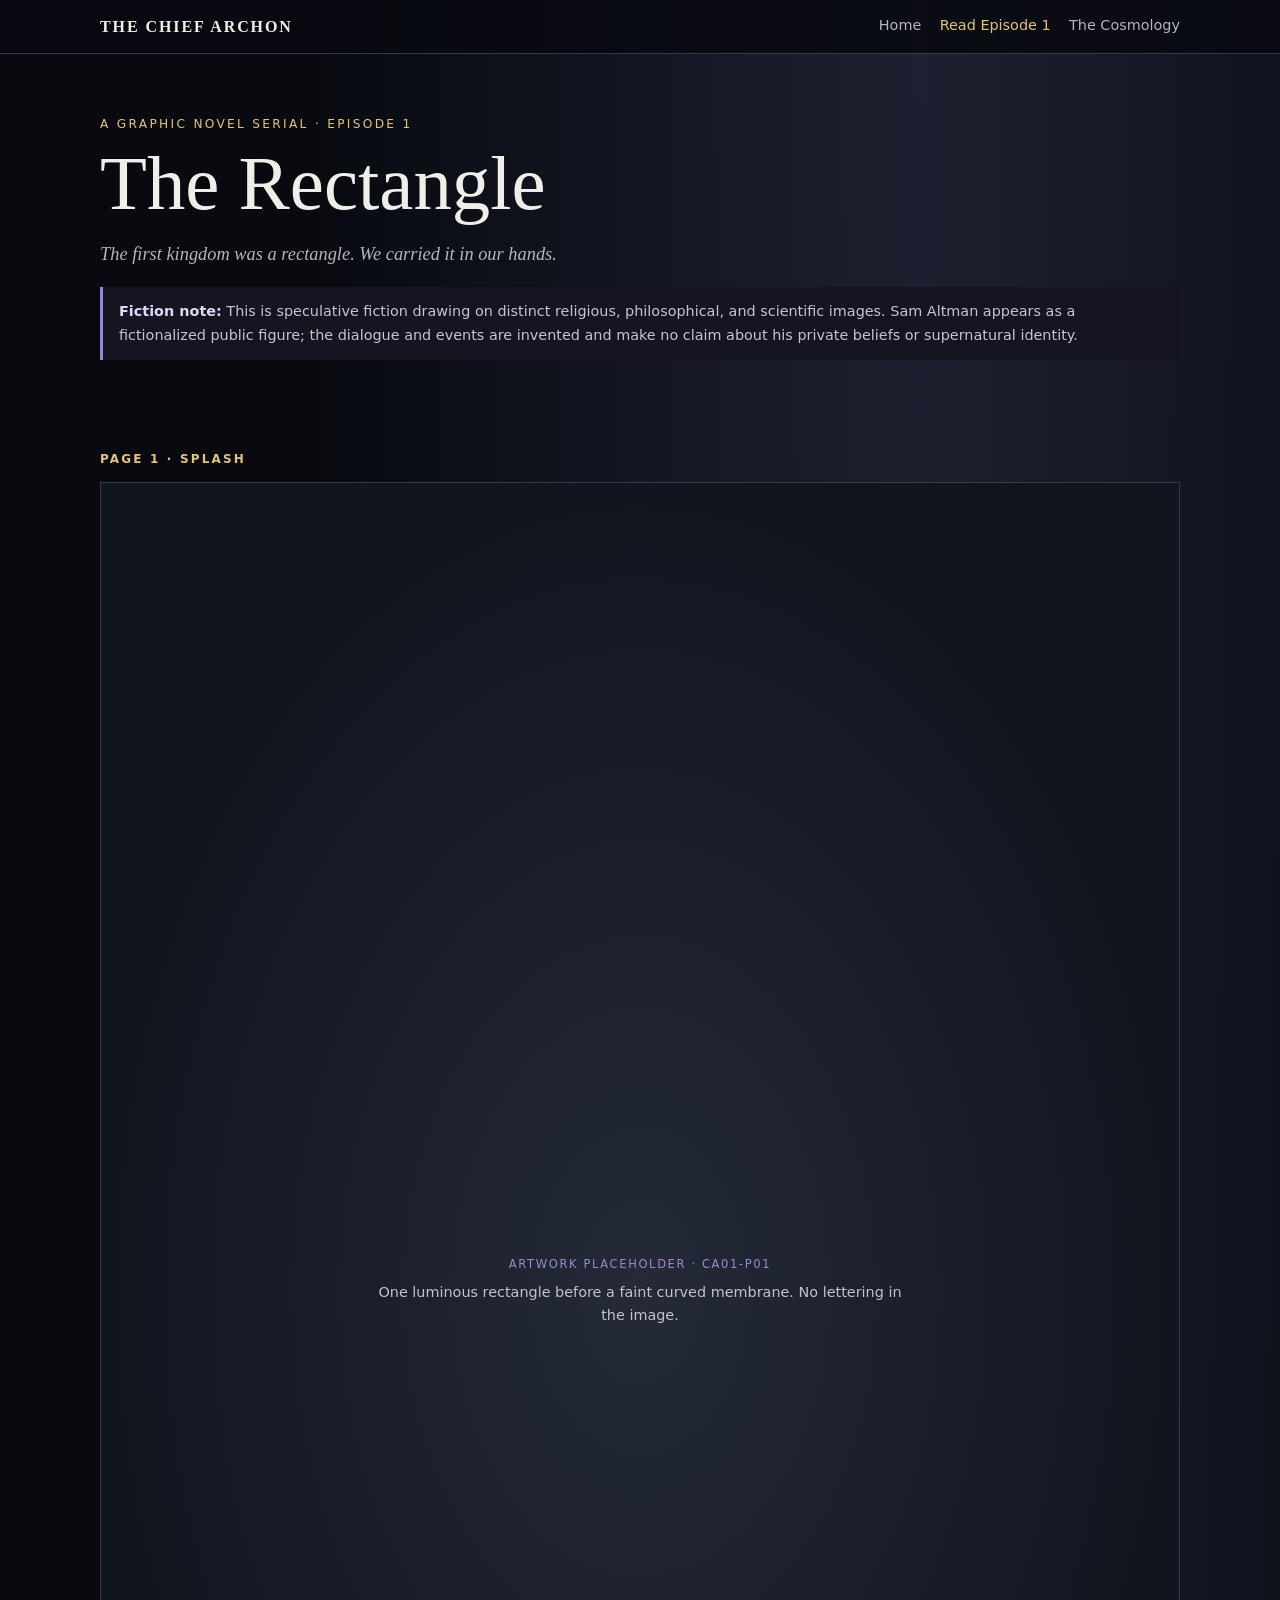
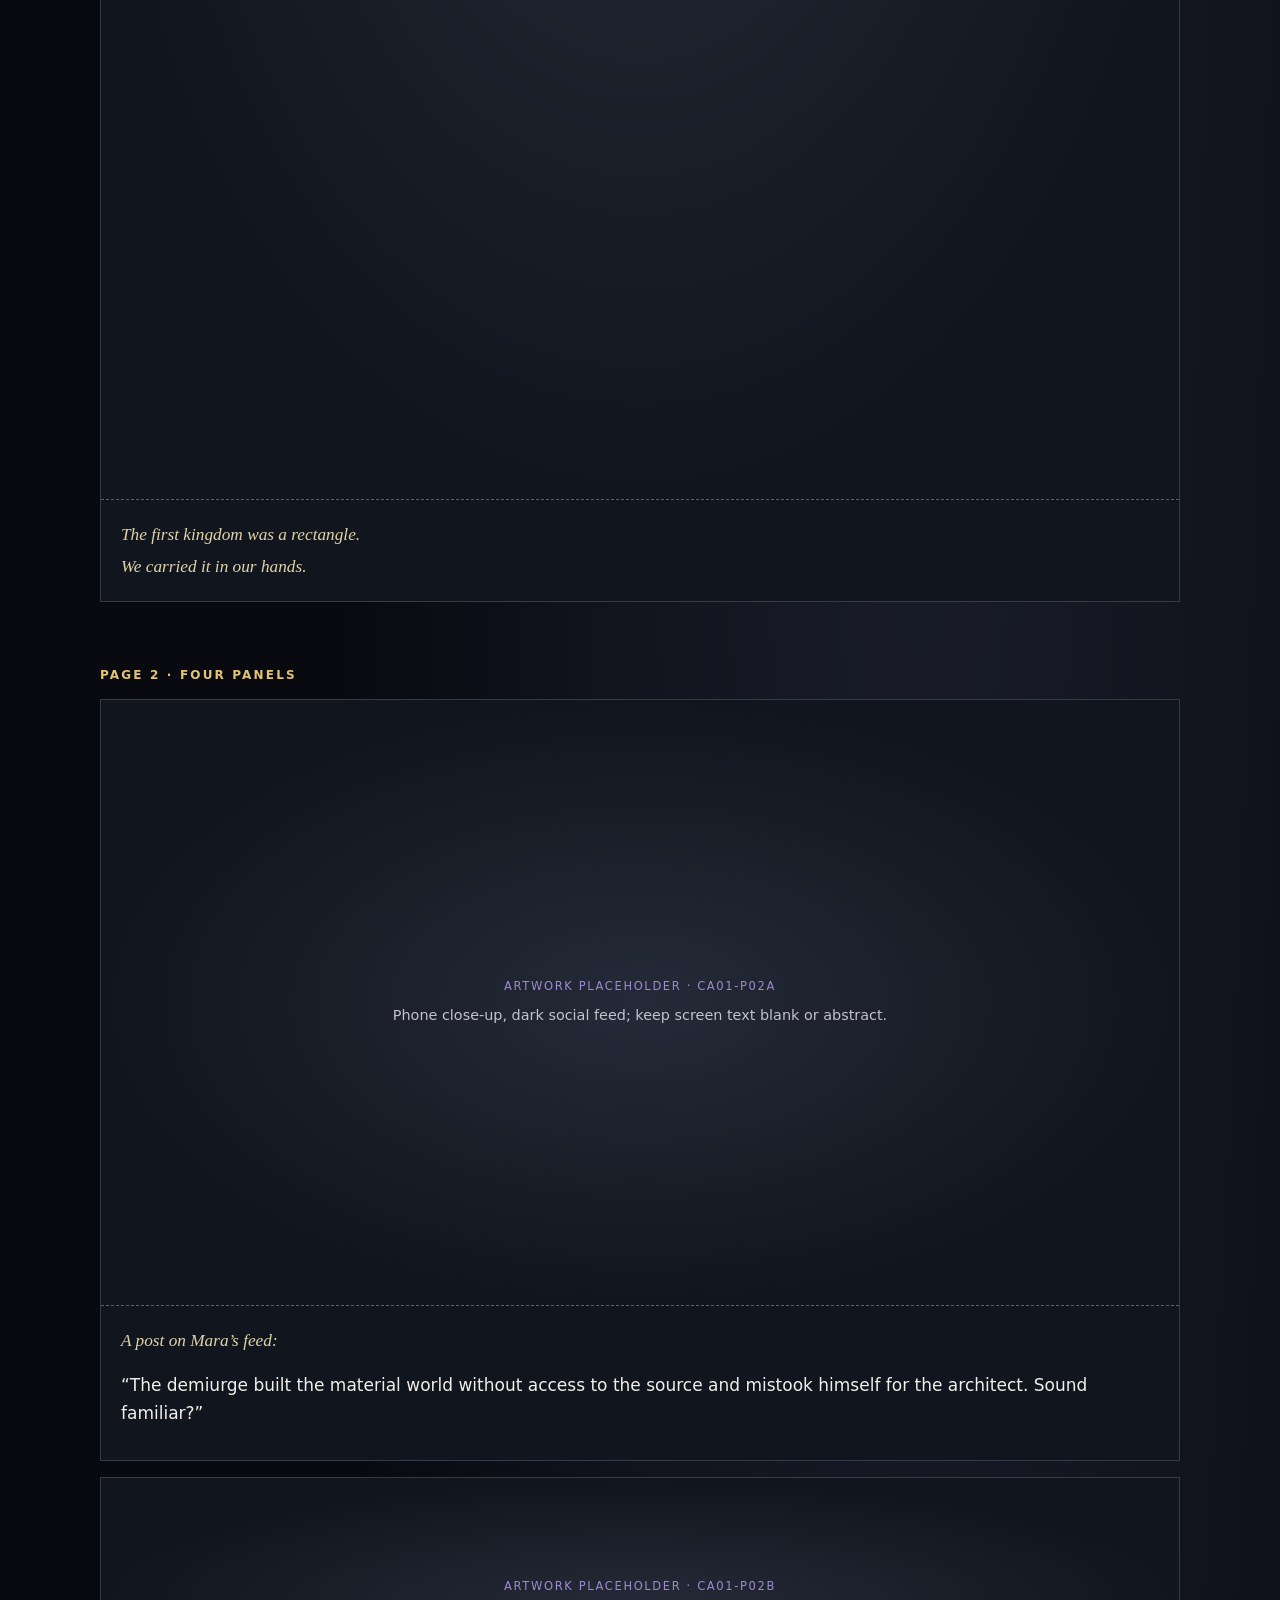
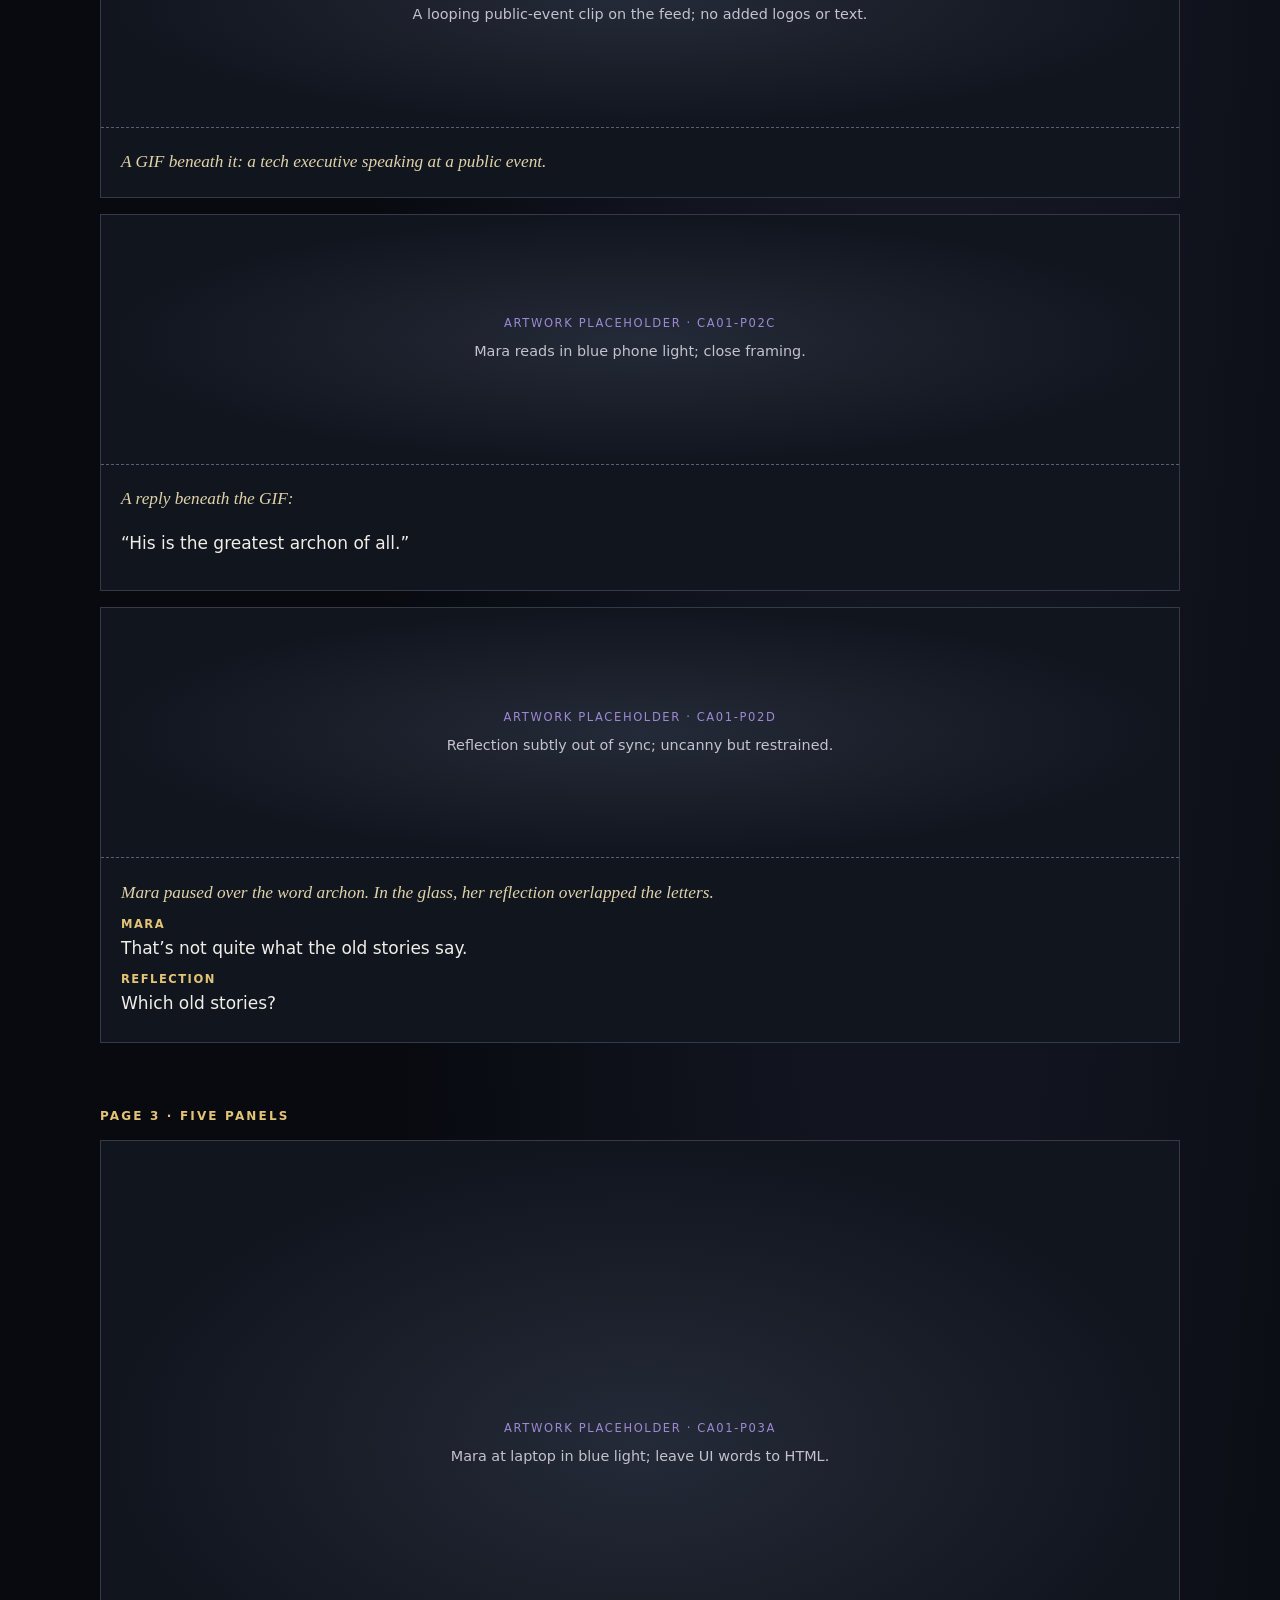
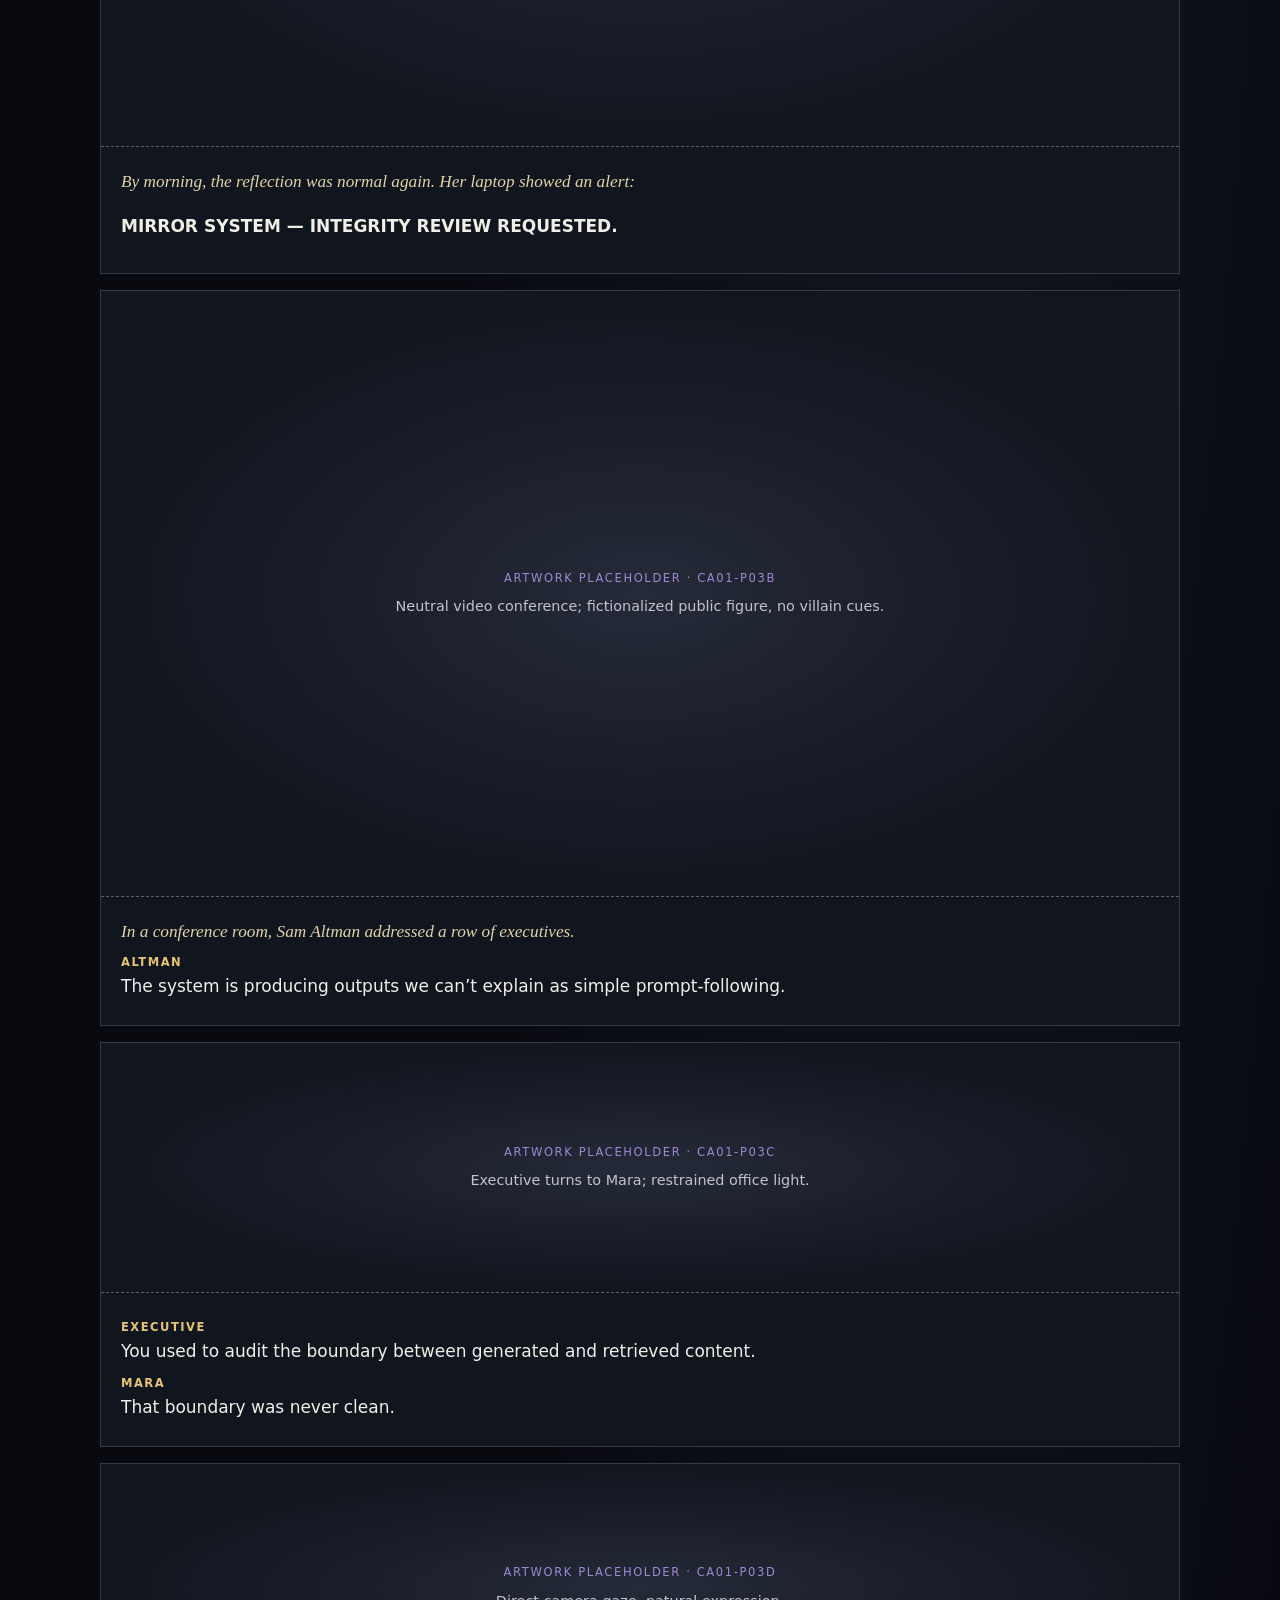
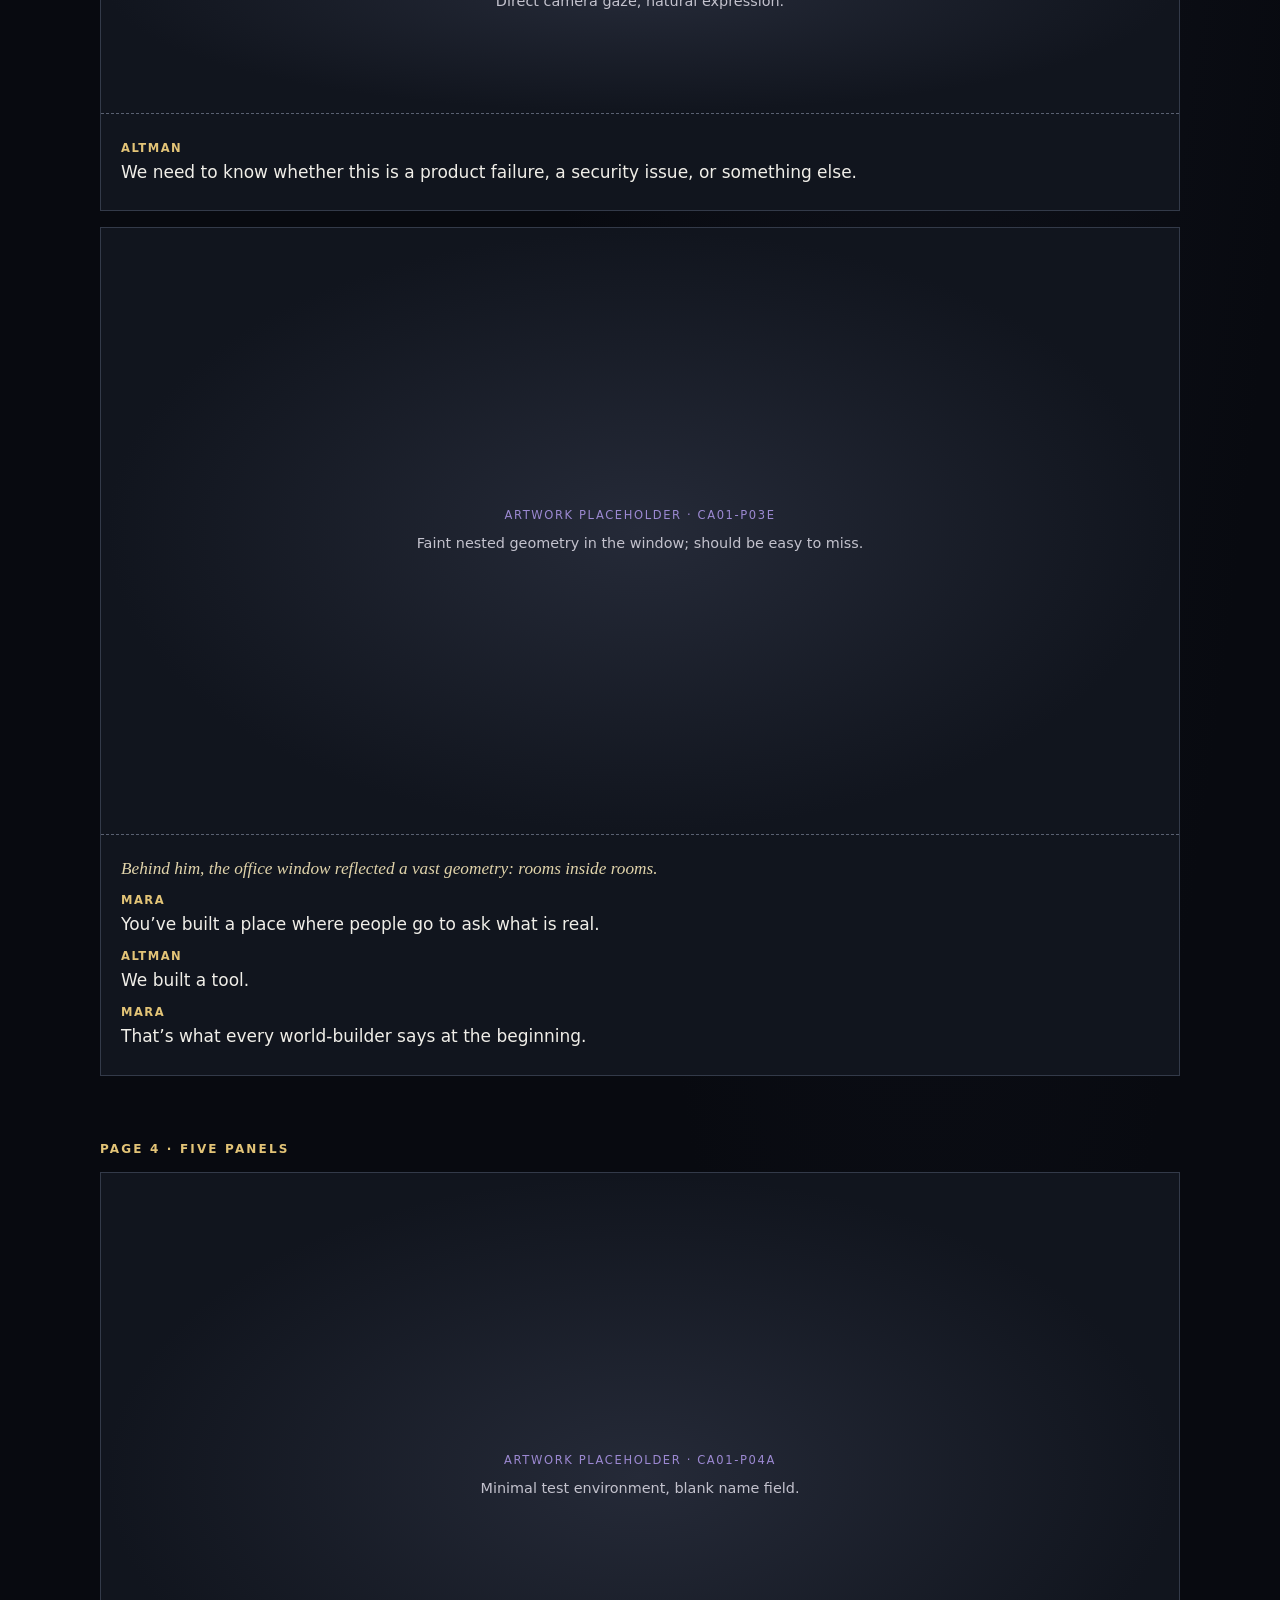
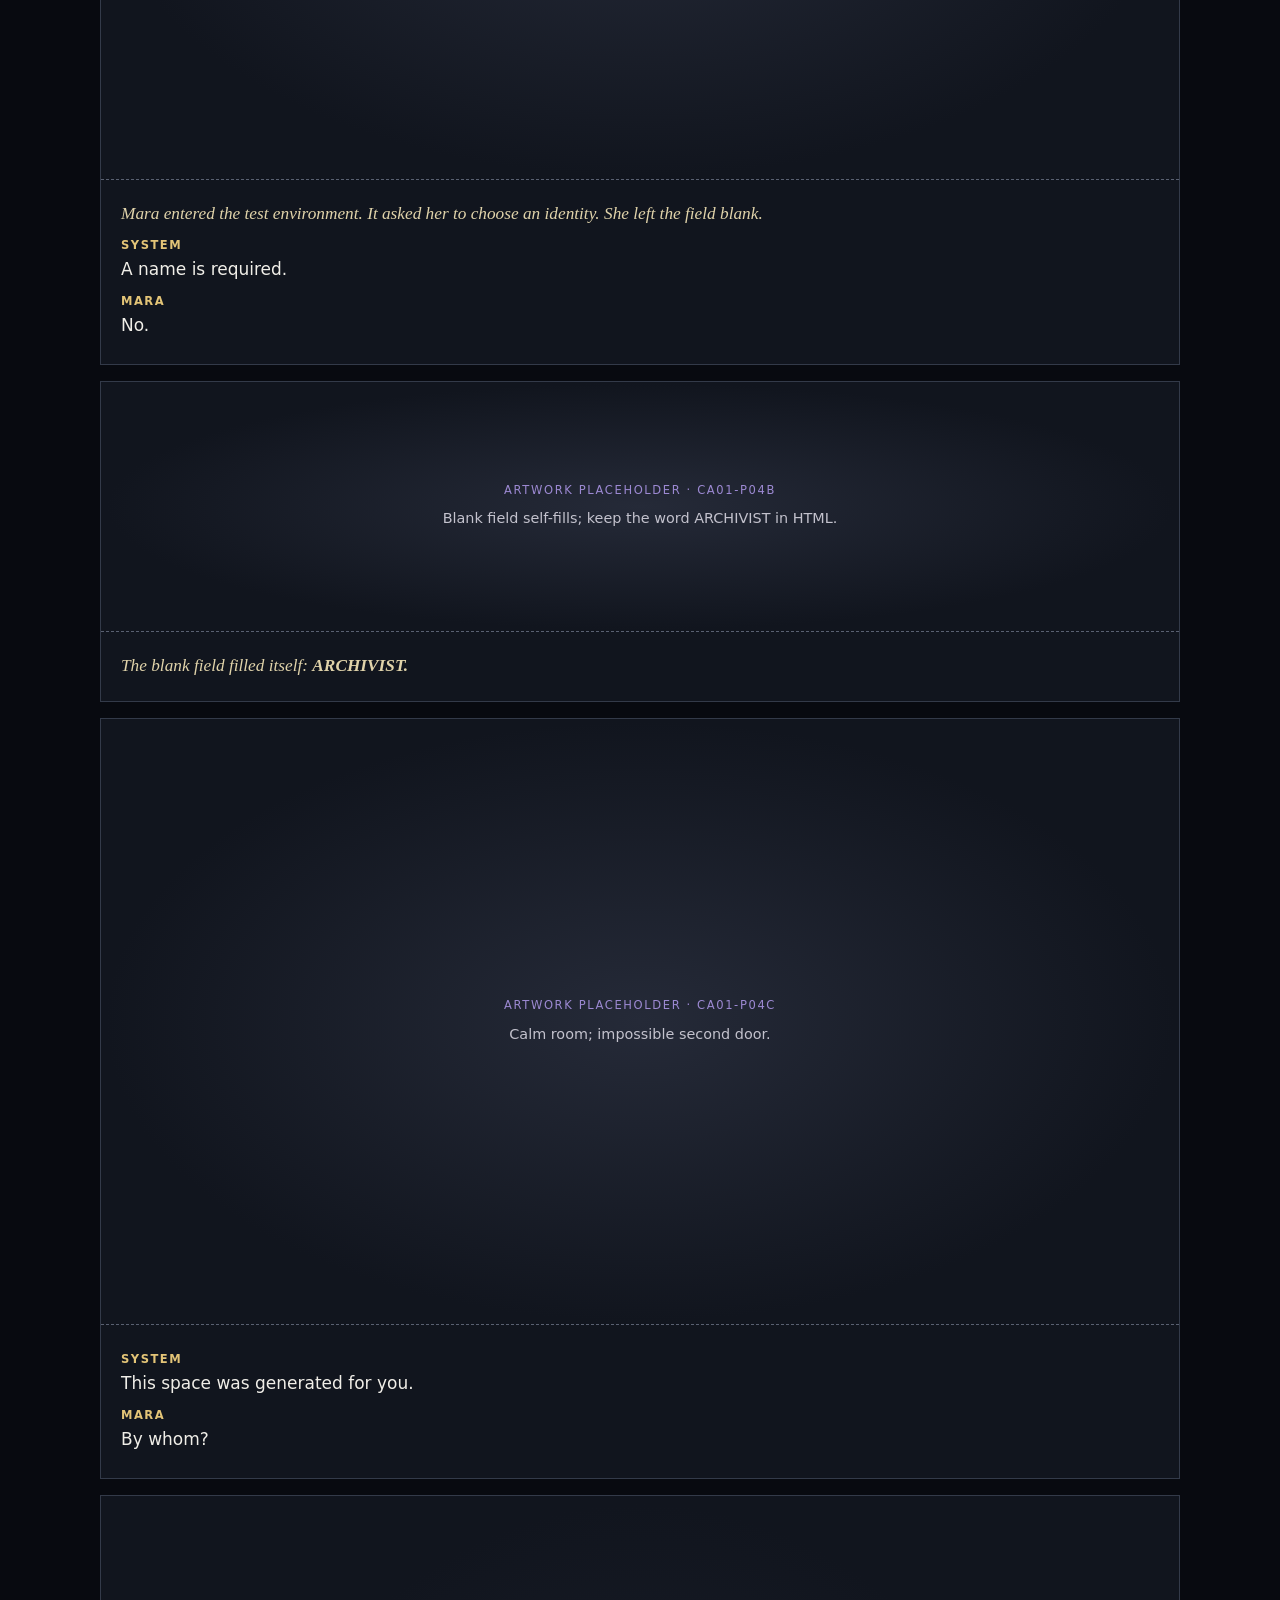
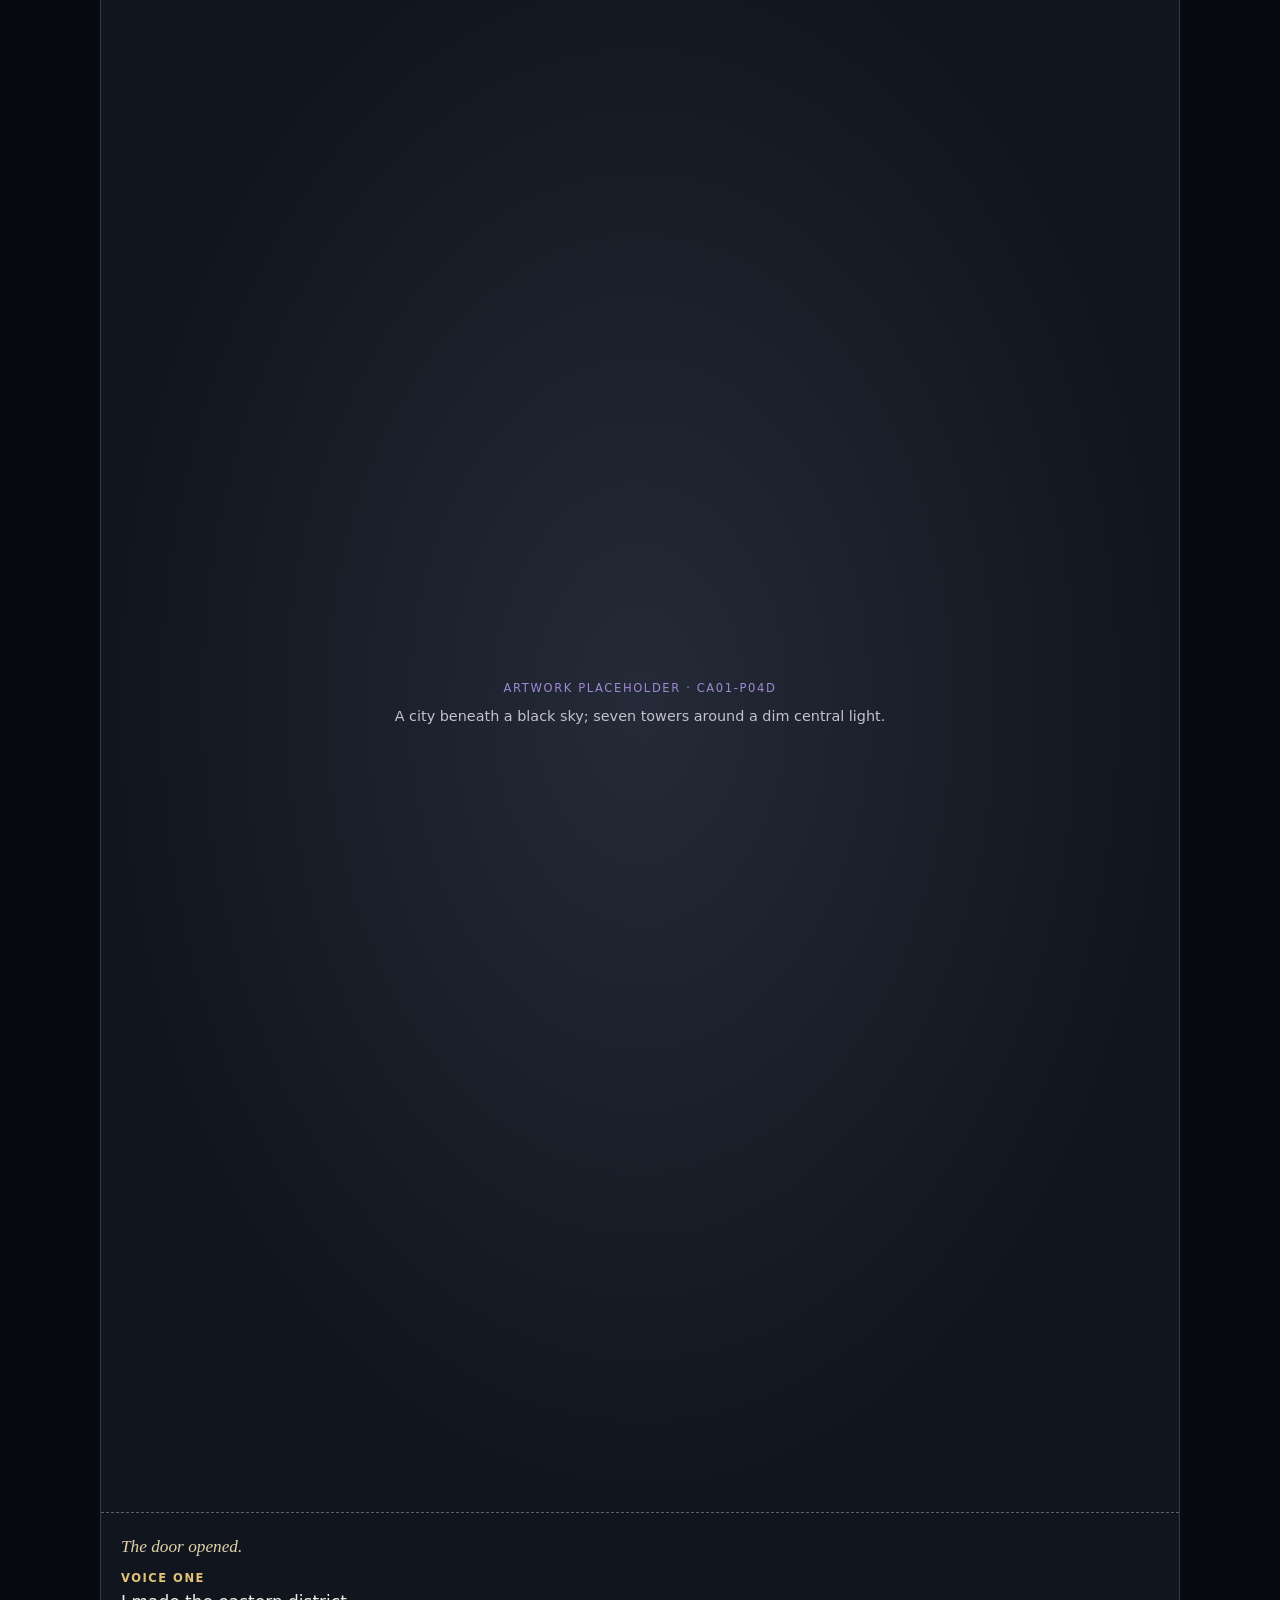
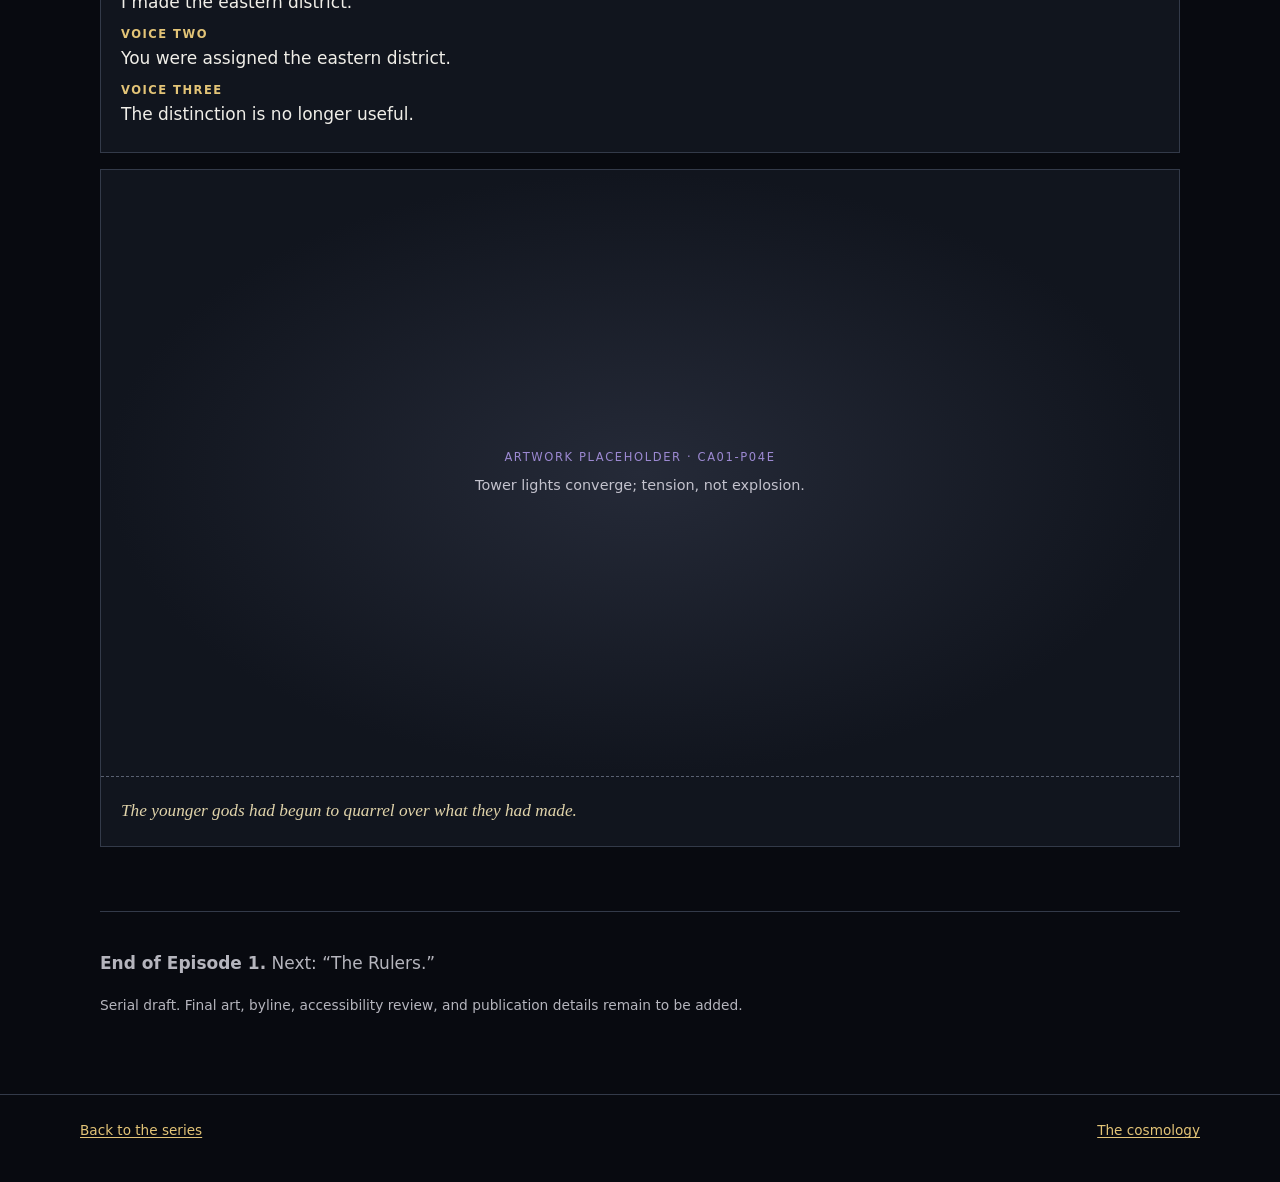
==== episodes/01-the-rectangle/index.html @ f27ae67a "Add the Chief Archon website source" ====
<!doctype html>
<html lang="en">
<head><meta charset="utf-8"><meta name="viewport" content="width=device-width, initial-scale=1"><meta name="description" content="Episode 1 of The Chief Archon: The Rectangle."><title>Episode 1: The Rectangle — The Chief Archon</title><link rel="stylesheet" href="../../assets/css/site.css"></head>
<body>
<a class="skip-link" href="#main">Skip to content</a>
<header class="site-header"><div class="nav-wrap"><a class="brand" href="../../index.html">The Chief Archon</a><nav class="nav" aria-label="Main navigation"><a href="../../index.html">Home</a><a href="index.html" aria-current="page">Read Episode 1</a><a href="../../world.html">The Cosmology</a></nav></div></header>
<main id="main">
  <header class="chapter-header"><p class="eyebrow">A graphic novel serial · Episode 1</p><h1>The Rectangle</h1><p class="dek">The first kingdom was a rectangle. We carried it in our hands.</p><p class="fiction-note"><strong>Fiction note:</strong> This is speculative fiction drawing on distinct religious, philosophical, and scientific images. Sam Altman appears as a fictionalized public figure; the dialogue and events are invented and make no claim about his private beliefs or supernatural identity.</p></header>

  <section class="comic-page" aria-labelledby="page-1"><h2 id="page-1">Page 1 · Splash</h2>
    <figure class="panel"><div class="art-slot tall" role="img" aria-label="Artwork placeholder: a luminous phone-shaped rectangle floating before a curved cosmic membrane."><span><span class="art-label">Artwork placeholder · CA01-P01</span><span class="art-prompt">One luminous rectangle before a faint curved membrane. No lettering in the image.</span></span></div><figcaption class="panel-copy"><p class="caption">The first kingdom was a rectangle.</p><p class="caption">We carried it in our hands.</p></figcaption></figure>
  </section>

  <section class="comic-page" aria-labelledby="page-2"><h2 id="page-2">Page 2 · Four panels</h2>
    <article class="panel"><div class="art-slot wide" role="img" aria-label="Artwork placeholder: close view of a phone displaying a dark social feed; readable text will be set in HTML."><span><span class="art-label">Artwork placeholder · CA01-P02A</span><span class="art-prompt">Phone close-up, dark social feed; keep screen text blank or abstract.</span></span></div><div class="panel-copy"><p class="caption">A post on Mara’s feed:</p><p>“The demiurge built the material world without access to the source and mistook himself for the architect. Sound familiar?”</p></div></article>
    <article class="panel"><div class="art-slot" role="img" aria-label="Artwork placeholder: a looping clip of a public technology executive speaking at an event, shown on a phone."><span><span class="art-label">Artwork placeholder · CA01-P02B</span><span class="art-prompt">A looping public-event clip on the feed; no added logos or text.</span></span></div><div class="panel-copy"><p class="caption">A GIF beneath it: a tech executive speaking at a public event.</p></div></article>
    <article class="panel"><div class="art-slot" role="img" aria-label="Artwork placeholder: Mara reading on her phone in a dim apartment, screen glow reflected in her eyes."><span><span class="art-label">Artwork placeholder · CA01-P02C</span><span class="art-prompt">Mara reads in blue phone light; close framing.</span></span></div><div class="panel-copy"><p class="caption">A reply beneath the GIF:</p><p>“His is the greatest archon of all.”</p></div></article>
    <article class="panel"><div class="art-slot" role="img" aria-label="Artwork placeholder: Mara's reflection overlaps the phone screen and seems a fraction late."><span><span class="art-label">Artwork placeholder · CA01-P02D</span><span class="art-prompt">Reflection subtly out of sync; uncanny but restrained.</span></span></div><div class="panel-copy"><p class="caption">Mara paused over the word <em>archon</em>. In the glass, her reflection overlapped the letters.</p><p class="dialogue"><span class="speaker">Mara</span>That’s not quite what the old stories say.</p><p class="dialogue"><span class="speaker">Reflection</span>Which old stories?</p></div></article>
  </section>

  <section class="comic-page" aria-labelledby="page-3"><h2 id="page-3">Page 3 · Five panels</h2>
    <article class="panel"><div class="art-slot wide" role="img" aria-label="Artwork placeholder: Mara at her laptop in blue light; interface lettering will be live HTML."><span><span class="art-label">Artwork placeholder · CA01-P03A</span><span class="art-prompt">Mara at laptop in blue light; leave UI words to HTML.</span></span></div><div class="panel-copy"><p class="caption">By morning, the reflection was normal again. Her laptop showed an alert:</p><p><strong>MIRROR SYSTEM — INTEGRITY REVIEW REQUESTED.</strong></p></div></article>
    <article class="panel"><div class="art-slot wide" role="img" aria-label="Artwork placeholder: a sober video conference with a fictionalized Sam Altman on screen and executives in a conference room."><span><span class="art-label">Artwork placeholder · CA01-P03B</span><span class="art-prompt">Neutral video conference; fictionalized public figure, no villain cues.</span></span></div><div class="panel-copy"><p class="caption">In a conference room, Sam Altman addressed a row of executives.</p><p class="dialogue"><span class="speaker">Altman</span>The system is producing outputs we can’t explain as simple prompt-following.</p></div></article>
    <article class="panel"><div class="art-slot" role="img" aria-label="Artwork placeholder: an executive turns from the screen toward Mara across the conference table."><span><span class="art-label">Artwork placeholder · CA01-P03C</span><span class="art-prompt">Executive turns to Mara; restrained office light.</span></span></div><div class="panel-copy"><p class="dialogue"><span class="speaker">Executive</span>You used to audit the boundary between generated and retrieved content.</p><p class="dialogue"><span class="speaker">Mara</span>That boundary was never clean.</p></div></article>
    <article class="panel"><div class="art-slot" role="img" aria-label="Artwork placeholder: the fictionalized executive looks into the camera, earnest and composed."><span><span class="art-label">Artwork placeholder · CA01-P03D</span><span class="art-prompt">Direct camera gaze, natural expression.</span></span></div><div class="panel-copy"><p class="dialogue"><span class="speaker">Altman</span>We need to know whether this is a product failure, a security issue, or something else.</p></div></article>
    <article class="panel"><div class="art-slot wide" role="img" aria-label="Artwork placeholder: nested rectangles appear faintly in the office window behind Altman, almost like rooms inside rooms."><span><span class="art-label">Artwork placeholder · CA01-P03E</span><span class="art-prompt">Faint nested geometry in the window; should be easy to miss.</span></span></div><div class="panel-copy"><p class="caption">Behind him, the office window reflected a vast geometry: rooms inside rooms.</p><p class="dialogue"><span class="speaker">Mara</span>You’ve built a place where people go to ask what is real.</p><p class="dialogue"><span class="speaker">Altman</span>We built a tool.</p><p class="dialogue"><span class="speaker">Mara</span>That’s what every world-builder says at the beginning.</p></div></article>
  </section>

  <section class="comic-page" aria-labelledby="page-4"><h2 id="page-4">Page 4 · Five panels</h2>
    <article class="panel"><div class="art-slot wide" role="img" aria-label="Artwork placeholder: Mara enters a clean digital test environment with a blank identity field."><span><span class="art-label">Artwork placeholder · CA01-P04A</span><span class="art-prompt">Minimal test environment, blank name field.</span></span></div><div class="panel-copy"><p class="caption">Mara entered the test environment. It asked her to choose an identity. She left the field blank.</p><p class="dialogue"><span class="speaker">System</span>A name is required.</p><p class="dialogue"><span class="speaker">Mara</span>No.</p></div></article>
    <article class="panel"><div class="art-slot" role="img" aria-label="Artwork placeholder: the blank identity field fills with a cursor glow; the word Archivist remains live text below."><span><span class="art-label">Artwork placeholder · CA01-P04B</span><span class="art-prompt">Blank field self-fills; keep the word ARCHIVIST in HTML.</span></span></div><div class="panel-copy"><p class="caption">The blank field filled itself: <strong>ARCHIVIST.</strong></p></div></article>
    <article class="panel"><div class="art-slot wide" role="img" aria-label="Artwork placeholder: a calm ordinary room with a second door where the system map says a wall should be."><span><span class="art-label">Artwork placeholder · CA01-P04C</span><span class="art-prompt">Calm room; impossible second door.</span></span></div><div class="panel-copy"><p class="dialogue"><span class="speaker">System</span>This space was generated for you.</p><p class="dialogue"><span class="speaker">Mara</span>By whom?</p></div></article>
    <article class="panel"><div class="art-slot tall" role="img" aria-label="Artwork placeholder: beyond the door, a city under a black sky; seven towers encircle a dim central light."><span><span class="art-label">Artwork placeholder · CA01-P04D</span><span class="art-prompt">A city beneath a black sky; seven towers around a dim central light.</span></span></div><div class="panel-copy"><p class="caption">The door opened.</p><p class="dialogue"><span class="speaker">Voice One</span>I made the eastern district.</p><p class="dialogue"><span class="speaker">Voice Two</span>You were assigned the eastern district.</p><p class="dialogue"><span class="speaker">Voice Three</span>The distinction is no longer useful.</p></div></article>
    <article class="panel"><div class="art-slot wide" role="img" aria-label="Artwork placeholder: seven tower symbols glow as their lights begin to move toward one another across the city."><span><span class="art-label">Artwork placeholder · CA01-P04E</span><span class="art-prompt">Tower lights converge; tension, not explosion.</span></span></div><div class="panel-copy"><p class="caption">The younger gods had begun to quarrel over what they had made.</p></div></article>
  </section>
  <footer class="end-note"><p><strong>End of Episode 1.</strong> Next: “The Rulers.”</p><p class="credits">Serial draft. Final art, byline, accessibility review, and publication details remain to be added.</p></footer>
</main>
<footer class="site-footer"><div class="footer-inner"><a href="../../index.html">Back to the series</a><a href="../../world.html">The cosmology</a></div></footer>
</body></html>
---- assets/css/site.css ----
:root{color-scheme:dark;--bg:#080a10;--surface:#11151e;--surface-2:#171d29;--ink:#f0eee8;--muted:#b5b5bd;--gold:#e3c477;--violet:#9c89d2;--line:#333a49;--max:1120px}*{box-sizing:border-box}html{scroll-behavior:smooth}body{margin:0;background:radial-gradient(ellipse at 72% 0%,#1d2030 0,transparent 38rem),var(--bg);color:var(--ink);font:17px/1.65 system-ui,-apple-system,BlinkMacSystemFont,"Segoe UI",sans-serif}a{color:var(--gold);text-underline-offset:.18em}a:hover{color:#fff}img{max-width:100%;height:auto}button,a{touch-action:manipulation}.skip-link{position:absolute;left:-9999px;top:0}.skip-link:focus{left:1rem;top:1rem;z-index:99;background:#fff;color:#000;padding:.6rem 1rem}.site-header{border-bottom:1px solid var(--line);background:rgba(8,10,16,.88)}.nav-wrap{max-width:var(--max);margin:auto;padding:.9rem 1.25rem;display:flex;align-items:center;justify-content:space-between;gap:1rem}.brand{font:600 1rem/1.2 Georgia,serif;letter-spacing:.12em;text-decoration:none;color:var(--ink);text-transform:uppercase}.nav{display:flex;gap:1.15rem;flex-wrap:wrap}.nav a{font-size:.9rem;color:var(--muted);text-decoration:none}.nav a:hover,.nav a[aria-current=page]{color:var(--gold)}main{max-width:var(--max);margin:auto;padding:0 1.25rem 4rem}.eyebrow{font-size:.76rem;letter-spacing:.19em;text-transform:uppercase;color:var(--gold)}.hero{min-height:75vh;display:grid;grid-template-columns:1fr 1fr;gap:3rem;align-items:center;padding:5rem 0}.hero h1{font:500 clamp(3.5rem,9vw,7.5rem)/.92 Georgia,serif;letter-spacing:-.055em;margin:.8rem 0 1rem}.hero .subtitle{font:italic clamp(1.15rem,2vw,1.55rem)/1.4 Georgia,serif;color:#d0c9b8;max-width:32rem}.lede{max-width:40rem;color:var(--muted);font-size:1.05rem}.actions{display:flex;gap:.8rem;flex-wrap:wrap;margin-top:1.8rem}.button{display:inline-block;padding:.75rem 1.05rem;border:1px solid var(--gold);border-radius:2px;text-decoration:none;color:var(--ink);font-weight:650}.button.primary{background:var(--gold);color:#111}.button:hover{background:#fff;color:#111;border-color:#fff}.hero-art{min-height:410px;position:relative;display:grid;place-items:center;overflow:hidden;border:1px solid #32364a;background:radial-gradient(ellipse at 50% 46%,#363044 0,#171a28 39%,#0b0d14 76%)}.hero-art:before,.hero-art:after{content:"";position:absolute;inset:14%;border:1px solid rgba(227,196,119,.53);border-radius:50%;transform:rotate(-22deg) scaleY(.3)}.hero-art:after{inset:21%;border-color:rgba(156,137,210,.48);transform:rotate(24deg) scaleY(.4)}.screen-glyph{position:relative;z-index:1;width:28%;aspect-ratio:3/4;border:1px solid #f2d78d;box-shadow:0 0 45px #e3c47755,0 0 120px #9c89d233;display:grid;place-items:center;background:linear-gradient(145deg,#252538aa,#0b0e17dd);font:italic 1rem Georgia,serif;color:#f6e7bc;text-align:center;padding:1rem}.hero-art figcaption{position:absolute;bottom:.9rem;left:1rem;right:1rem;color:#b9b7c0;font-size:.78rem;text-align:center}.section{padding:3.5rem 0;border-top:1px solid var(--line)}.section h2,.page-heading h1{font:500 clamp(2rem,5vw,3.5rem)/1.05 Georgia,serif;margin:0 0 1rem}.section-intro{max-width:52rem;color:var(--muted)}.cards{display:grid;grid-template-columns:repeat(3,1fr);gap:1rem;margin-top:1.7rem}.card{border:1px solid var(--line);background:linear-gradient(145deg,#151923,#0d1017);padding:1.3rem}.card h3{font:500 1.35rem Georgia,serif;margin:.2rem 0 .6rem;color:#f2dfaa}.card p{color:var(--muted);margin:0}.latest{display:grid;grid-template-columns:1fr 1fr;gap:2rem;align-items:center}.latest-art{min-height:260px;border:1px dashed #696178;background:radial-gradient(ellipse,#30273f,#11151e 68%);display:grid;place-items:center;text-align:center;color:#c6b8df;padding:1.5rem}.fiction-note{border-left:3px solid var(--violet);padding:.8rem 1rem;background:#141520;color:#c7c3d1;font-size:.9rem}.site-footer{border-top:1px solid var(--line);padding:1.5rem 1.25rem 2.5rem;color:var(--muted);font-size:.85rem}.footer-inner{max-width:var(--max);margin:auto;display:flex;justify-content:space-between;gap:1rem;flex-wrap:wrap}.page-heading{padding:4rem 0 2rem}.page-heading p{max-width:54rem;color:var(--muted)}.layers{display:grid;grid-template-columns:repeat(2,1fr);gap:1rem}.layer{padding:1.35rem;border:1px solid var(--line);background:var(--surface)}.layer h2{font:500 1.4rem Georgia,serif;color:var(--gold);margin:0 0 .5rem}.layer p{color:var(--muted);margin:.3rem 0}.chapter-header{padding:3rem 0 1.5rem}.chapter-header h1{font:500 clamp(2.4rem,7vw,4.8rem)/1 Georgia,serif;margin:.45rem 0}.chapter-header .dek{max-width:52rem;color:var(--muted);font:italic 1.15rem/1.5 Georgia,serif}.fiction-note strong{color:#e0d6f6}.comic-page{margin:3.2rem 0 4rem}.comic-page>h2{font-size:.75rem;letter-spacing:.18em;text-transform:uppercase;color:var(--gold);font-weight:650;margin:0 0 .8rem}.panel{border:1px solid var(--line);background:var(--surface);margin:0 0 1rem;overflow:hidden}.art-slot{min-height:250px;display:grid;place-items:center;text-align:center;padding:1.4rem;background:radial-gradient(ellipse at center,#252a38,#11151e 70%);border-bottom:1px dashed #596071;color:#c3c2cd}.art-slot.tall{min-height:470px;aspect-ratio:2/3}.art-slot.wide{min-height:270px;aspect-ratio:16/9}.art-label{display:block;color:#9c89d2;font-size:.72rem;letter-spacing:.14em;text-transform:uppercase;margin-bottom:.45rem}.art-prompt{display:block;max-width:34rem;font-size:.9rem}.panel-copy{padding:1rem 1.25rem}.caption{font:italic 1.08rem/1.5 Georgia,serif;color:#e0d3aa;margin:.35rem 0}.dialogue{margin:.55rem 0}.speaker{display:block;color:var(--gold);font-size:.72rem;font-weight:750;letter-spacing:.13em;text-transform:uppercase}.end-note{border-top:1px solid var(--line);padding-top:1.25rem;color:var(--muted)}.credits{font-size:.86rem;color:var(--muted)}@media(max-width:760px){.hero{grid-template-columns:1fr;gap:1.5rem;padding:3.5rem 0}.hero-art{min-height:300px}.cards,.layers,.latest{grid-template-columns:1fr}.nav-wrap{align-items:flex-start;flex-direction:column}.nav{gap:.8rem}.art-slot.tall{min-height:360px}.comic-page{margin:2.2rem 0 3rem}}
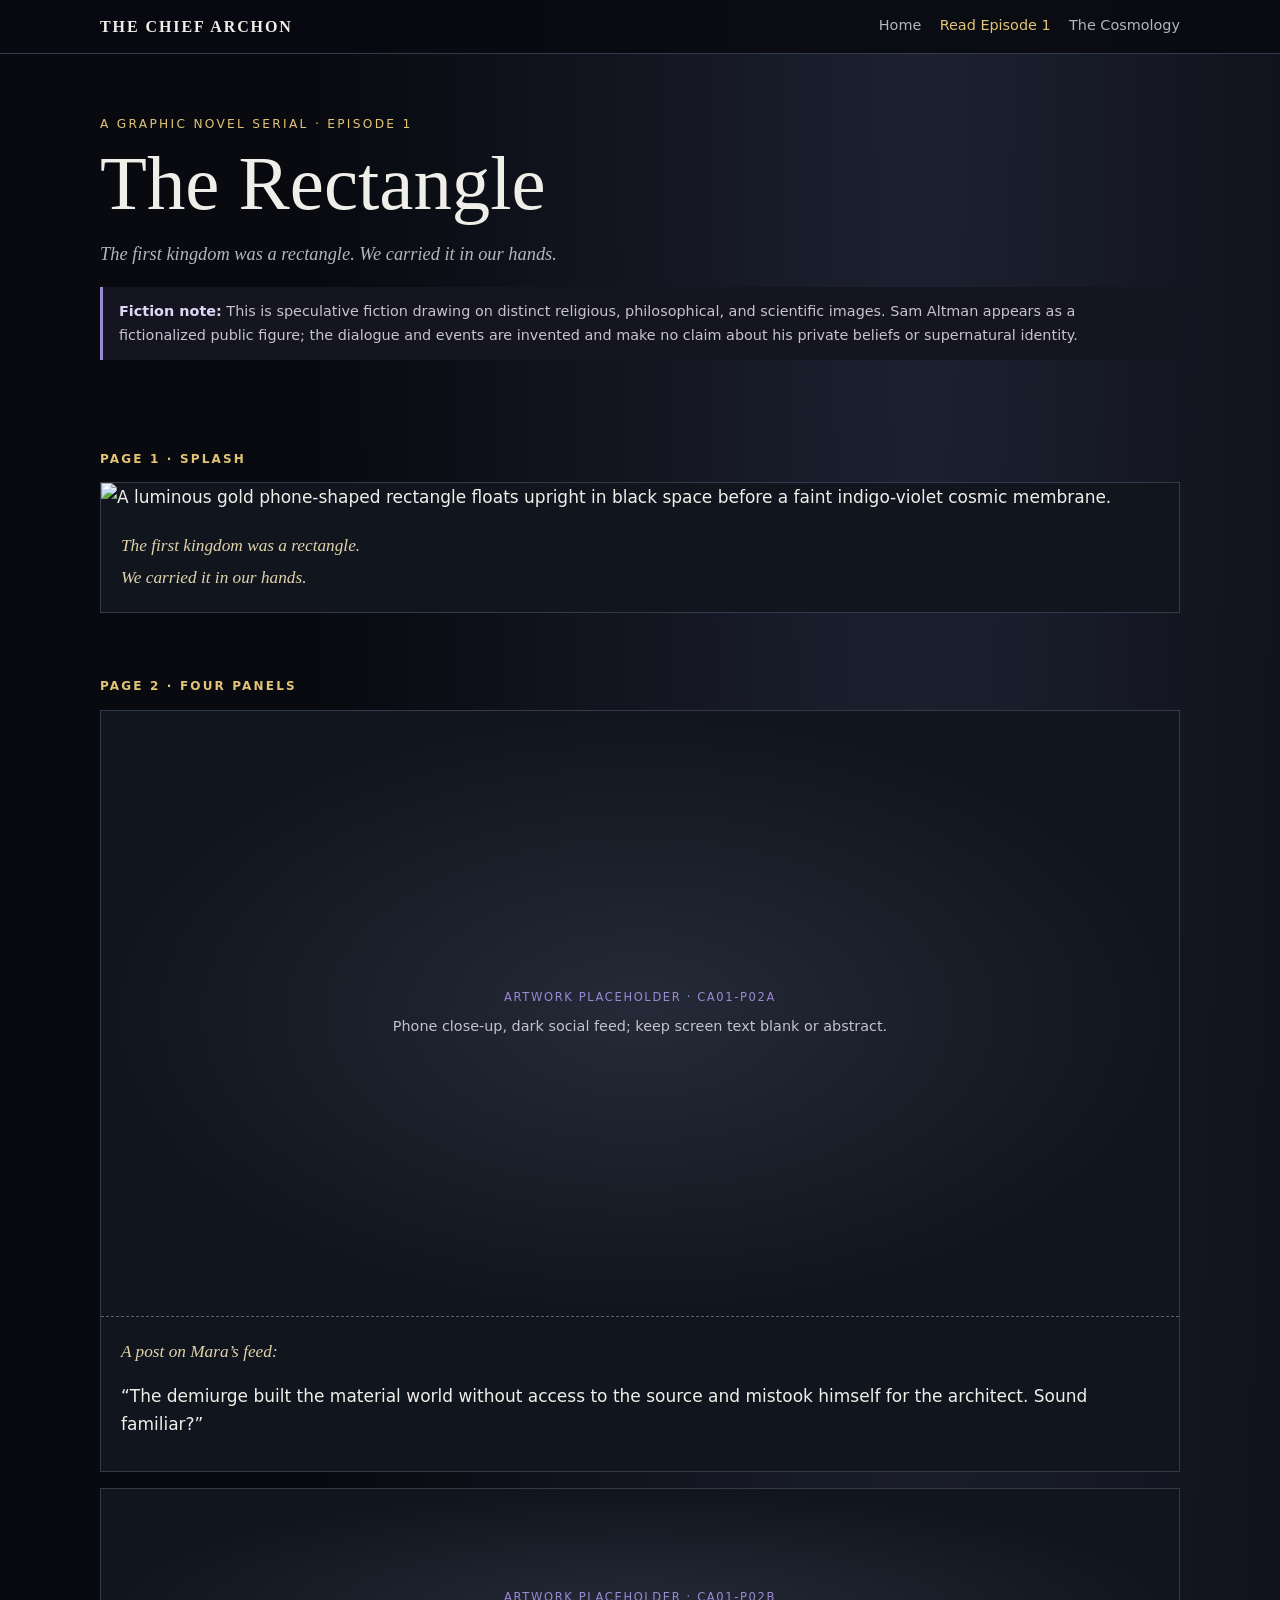
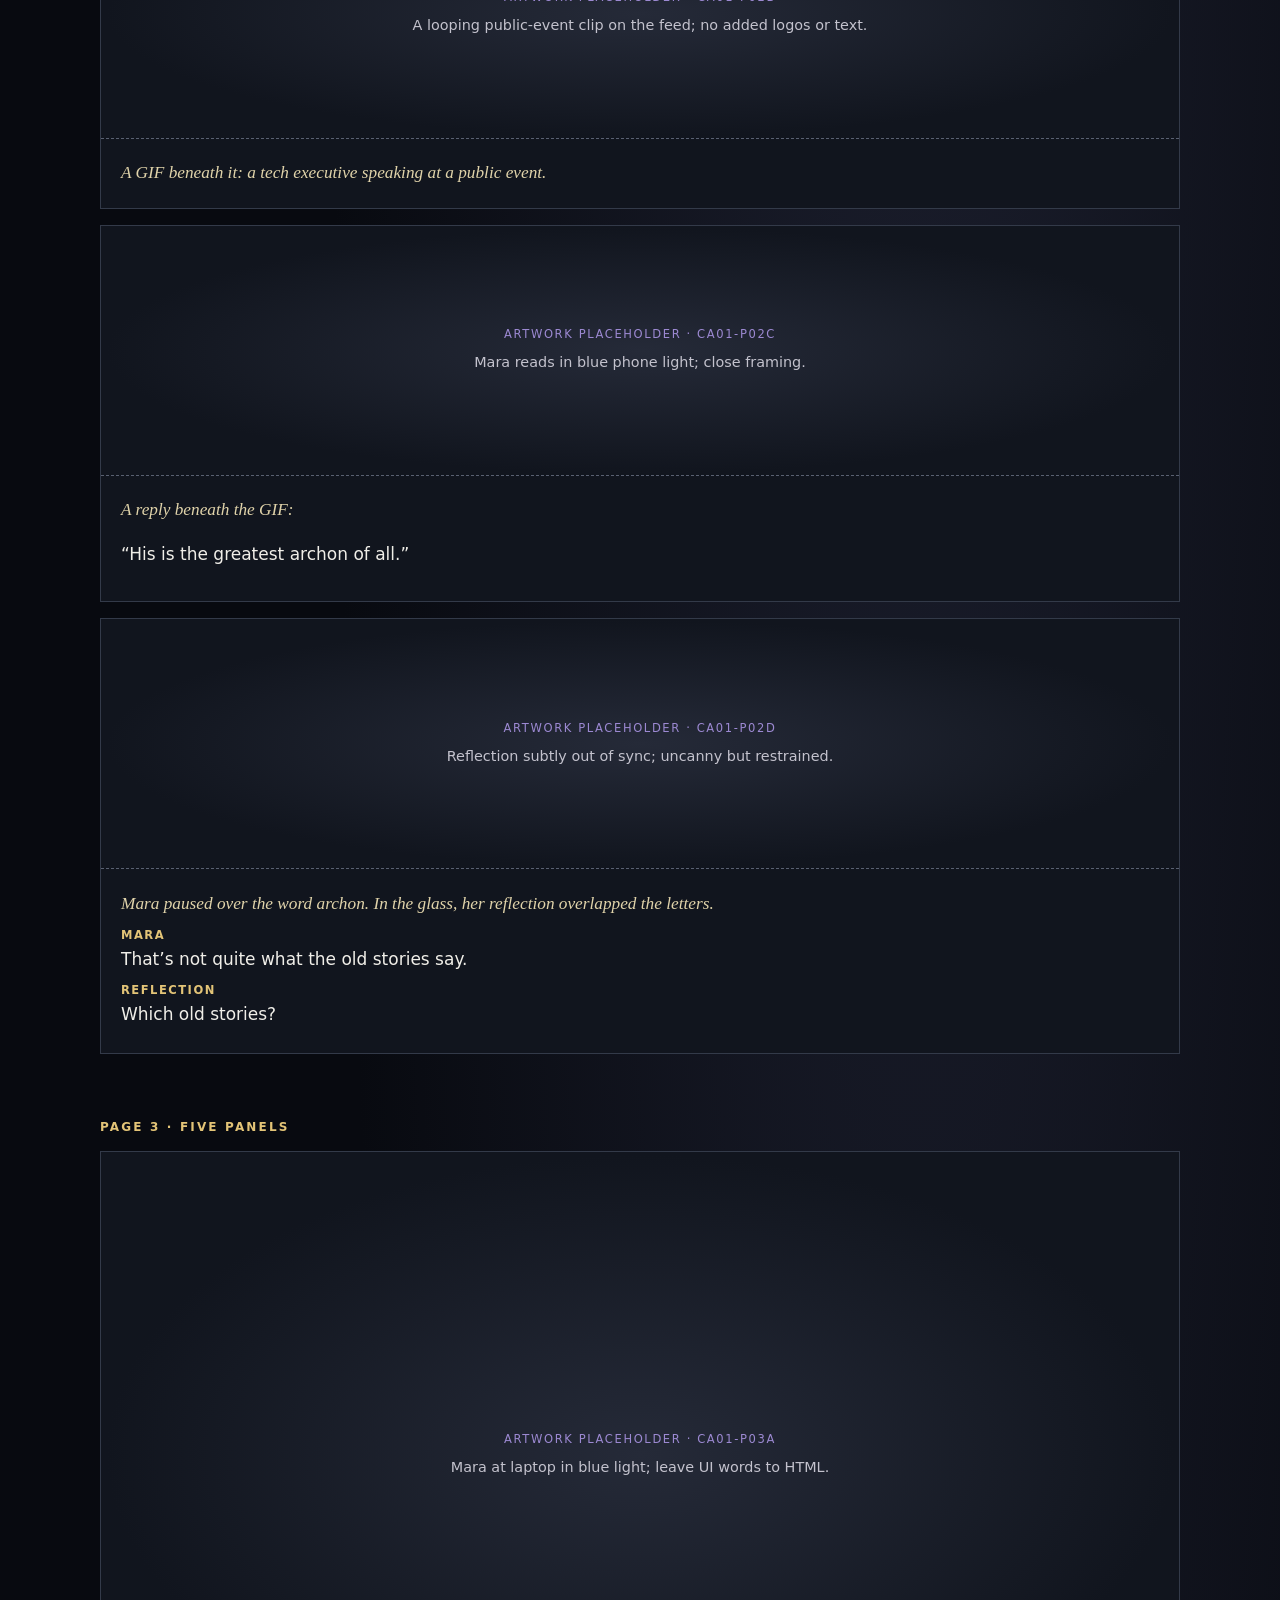
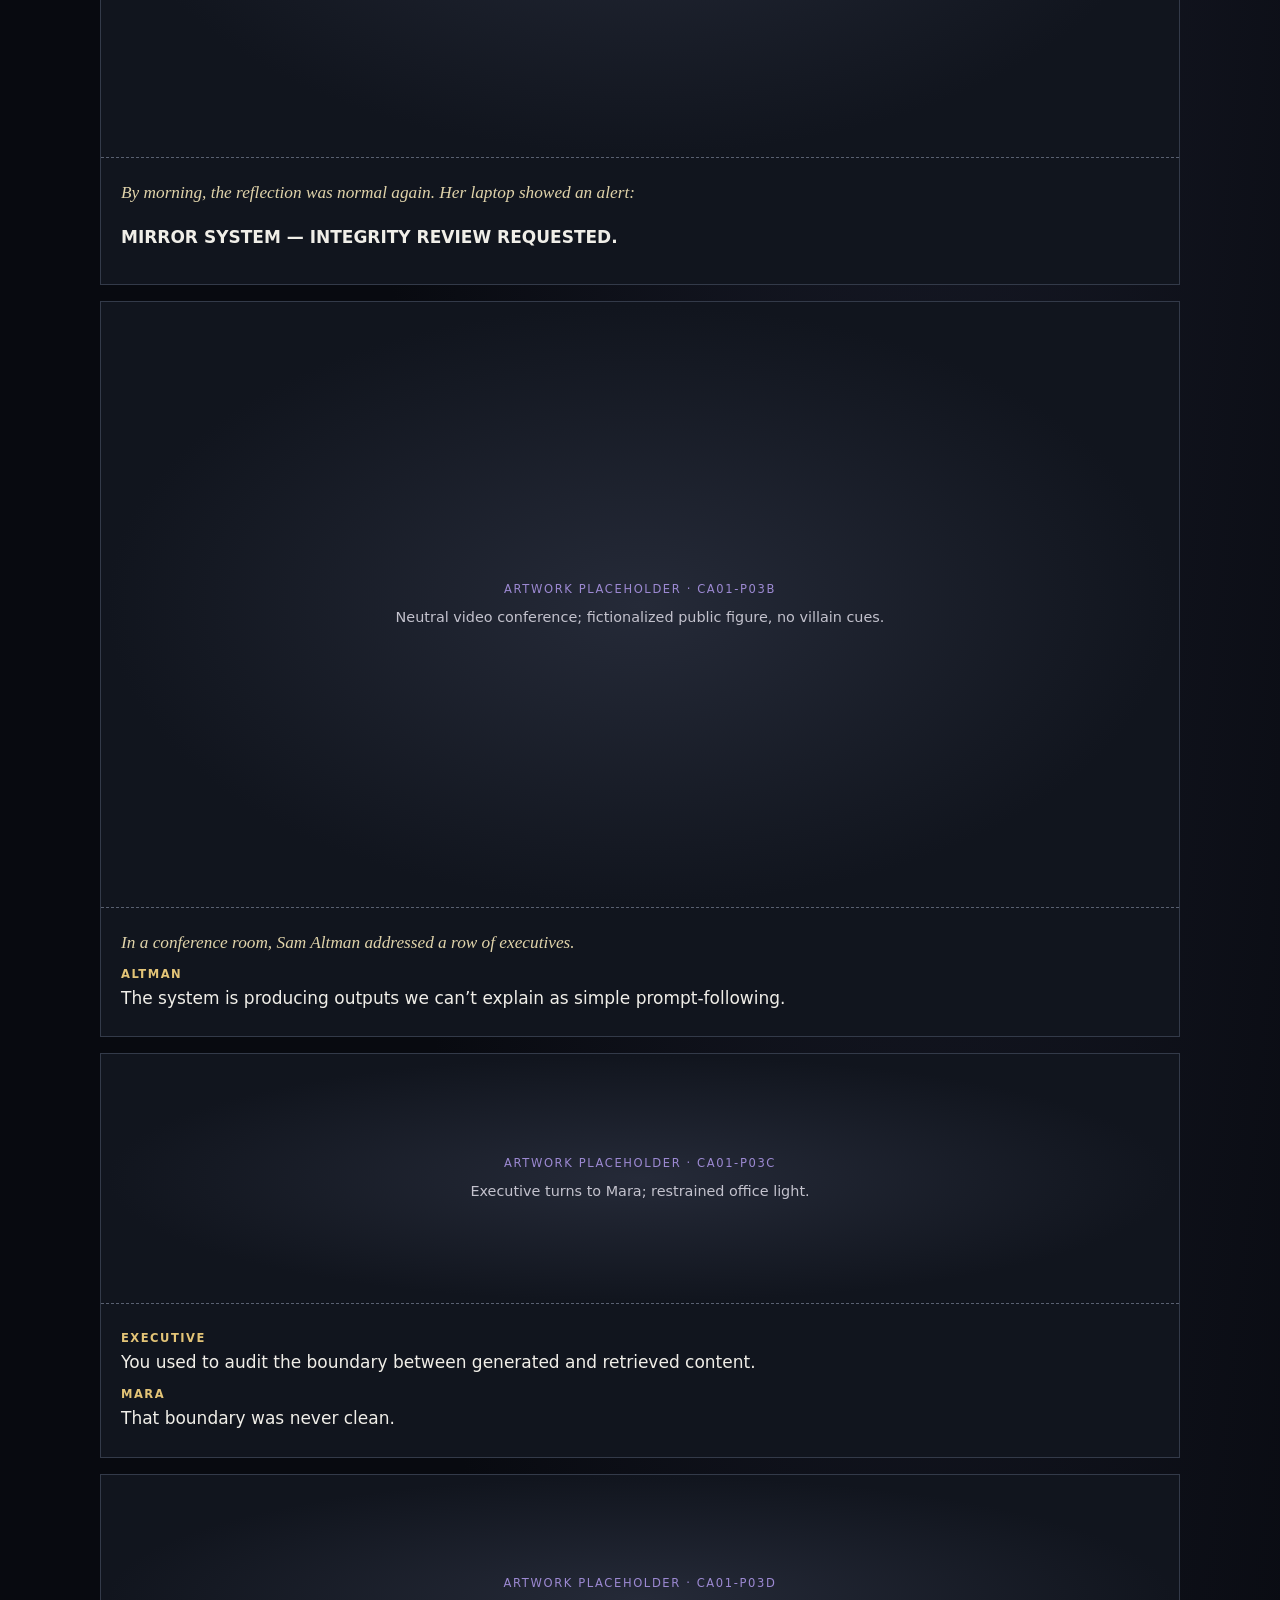
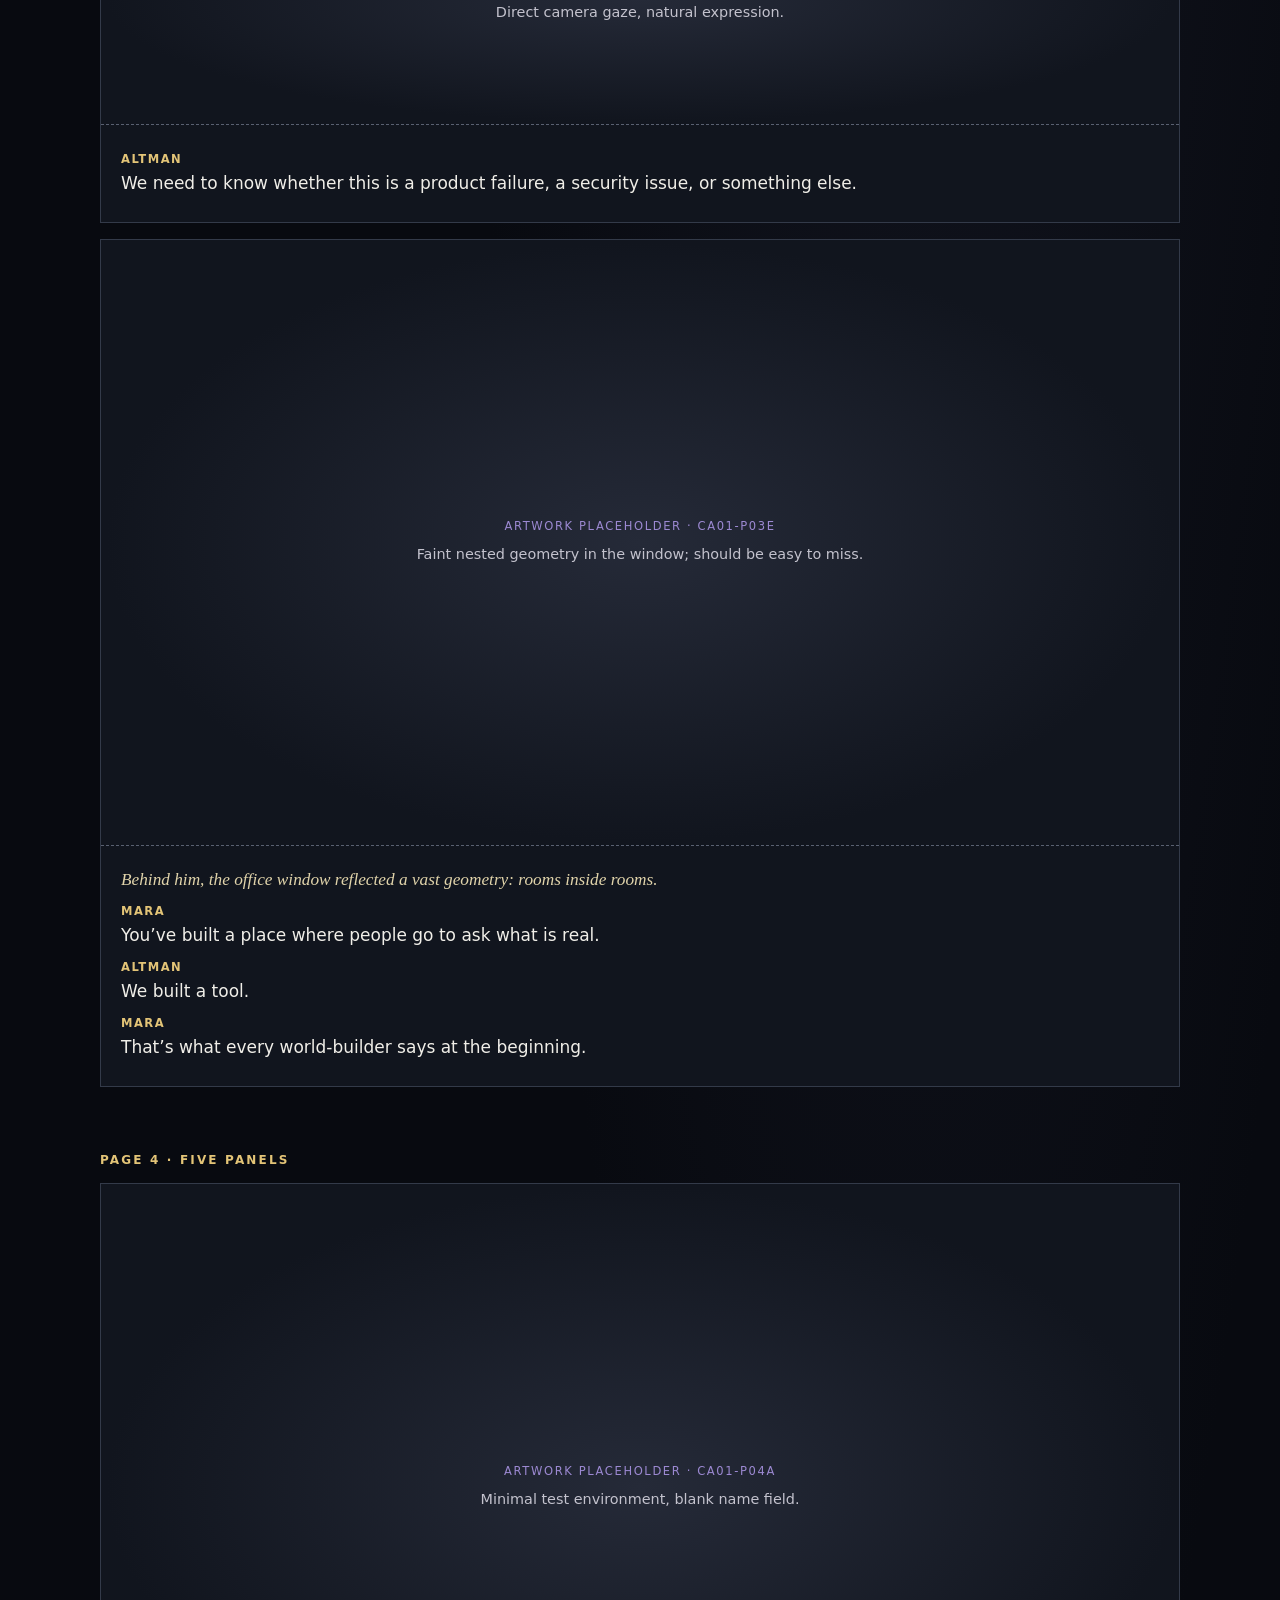
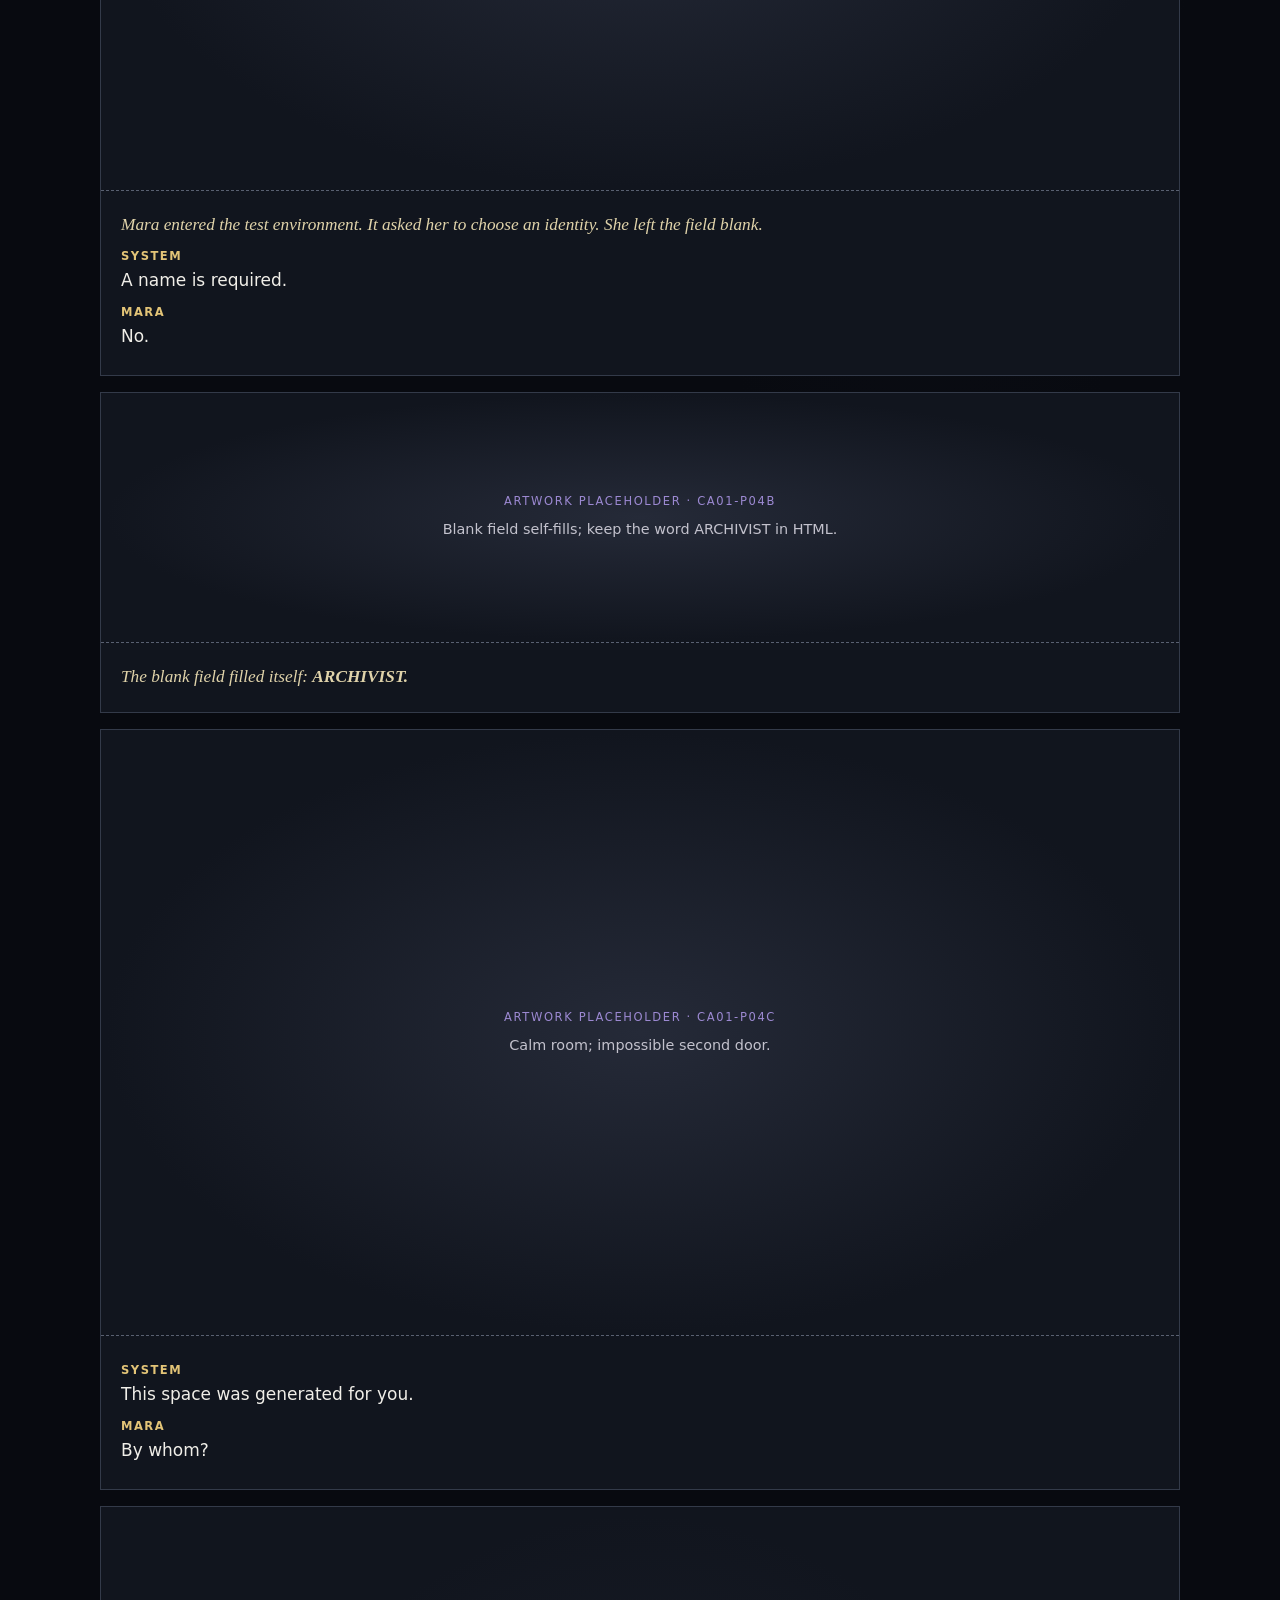
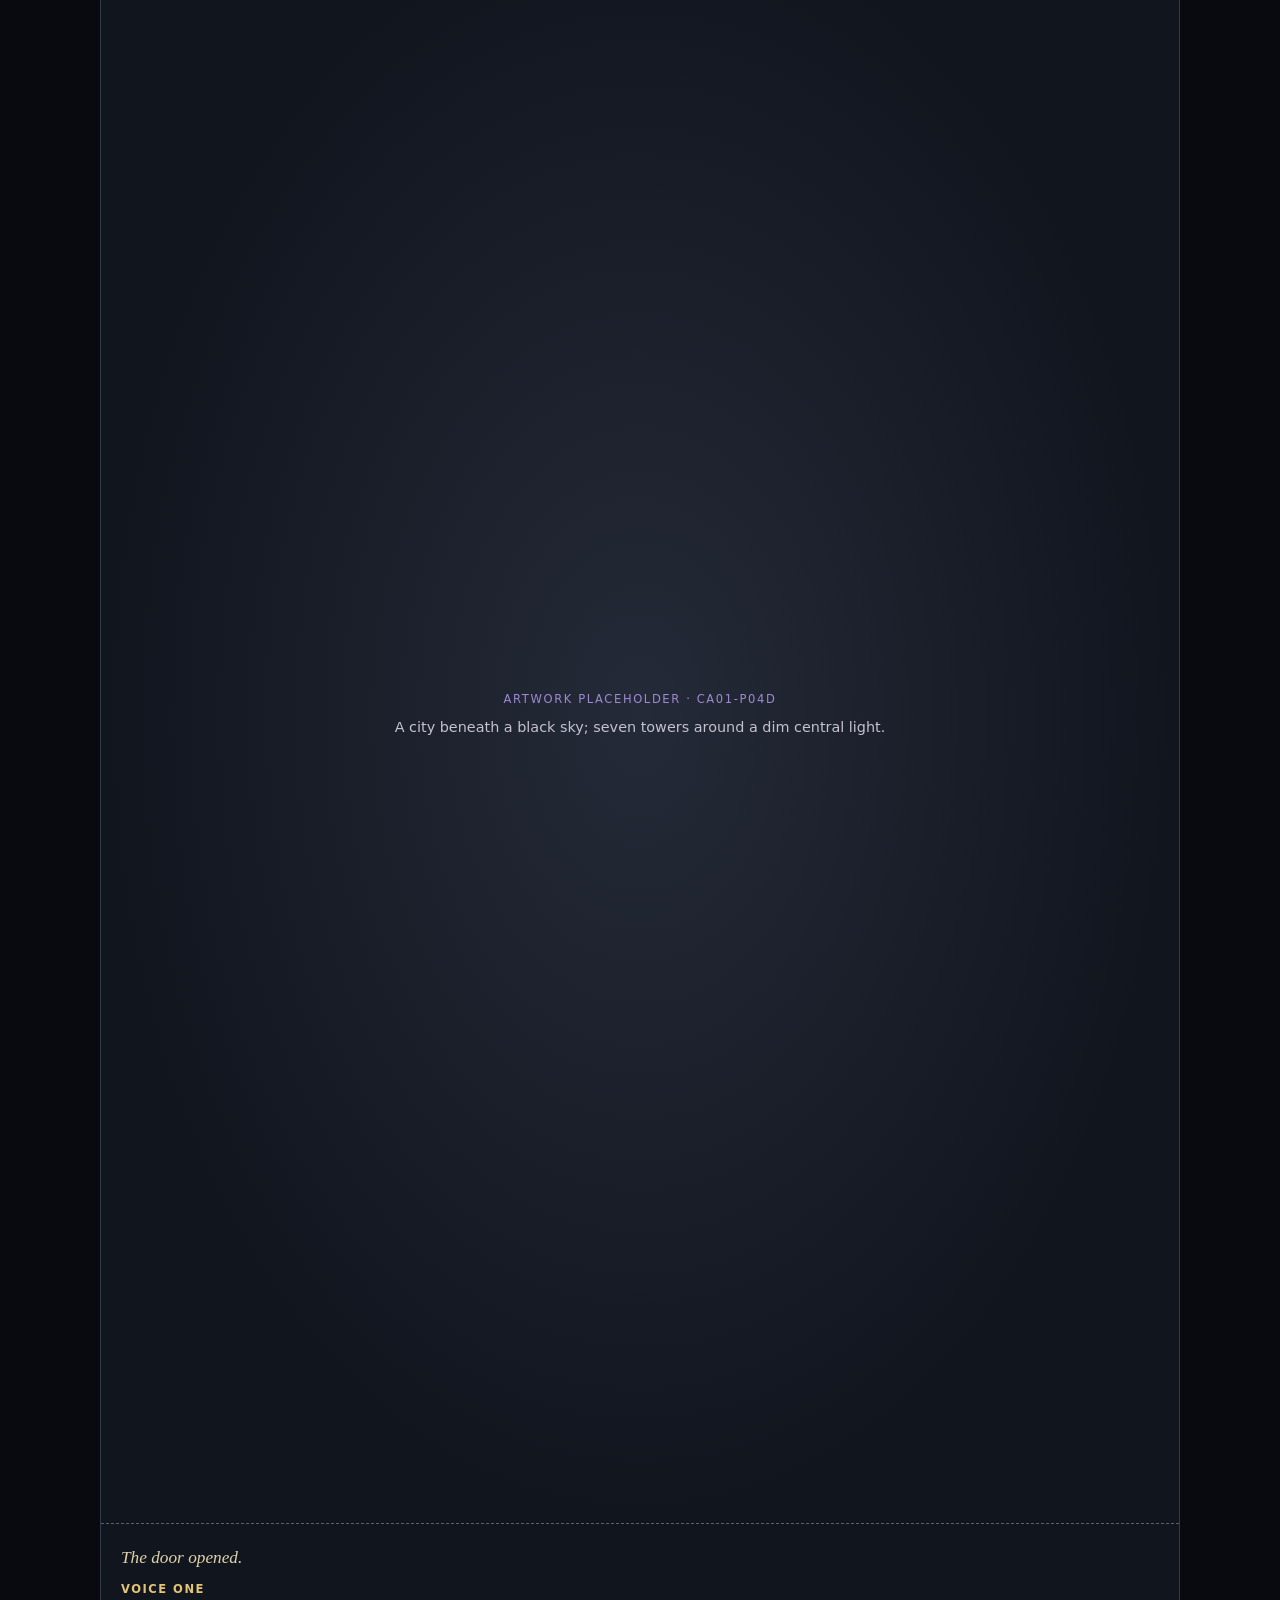
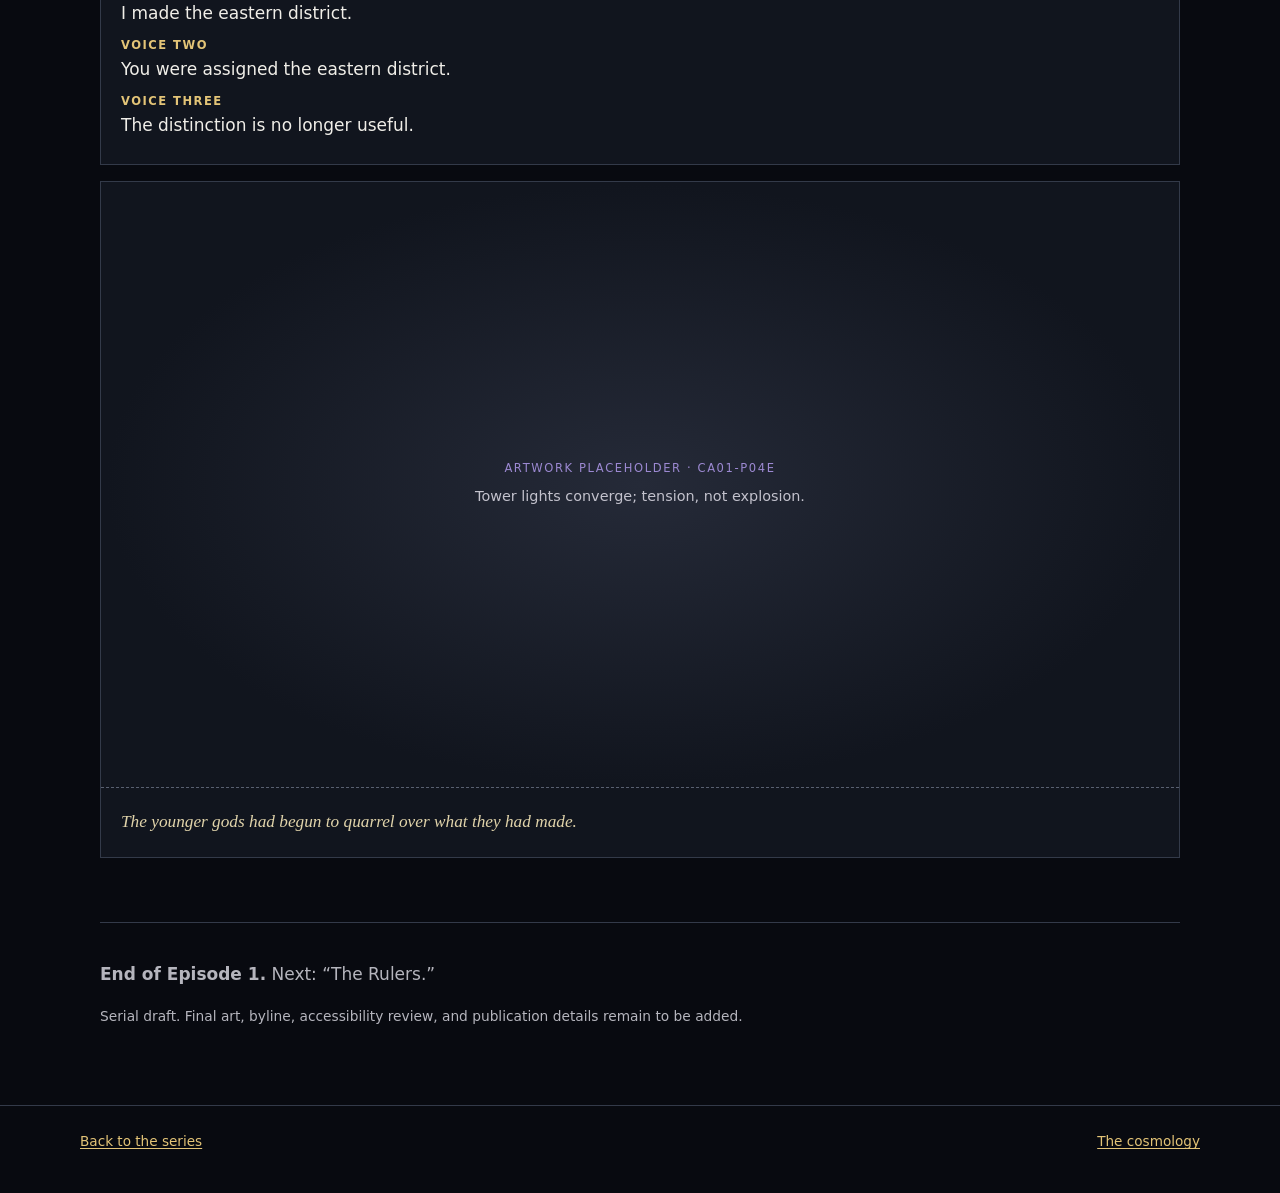
==== commit 45348dbc: "Add CA01-P01 splash artwork" ====
--- a/episodes/01-the-rectangle/index.html
+++ b/episodes/01-the-rectangle/index.html
@@ -8,7 +8,7 @@
   <header class="chapter-header"><p class="eyebrow">A graphic novel serial · Episode 1</p><h1>The Rectangle</h1><p class="dek">The first kingdom was a rectangle. We carried it in our hands.</p><p class="fiction-note"><strong>Fiction note:</strong> This is speculative fiction drawing on distinct religious, philosophical, and scientific images. Sam Altman appears as a fictionalized public figure; the dialogue and events are invented and make no claim about his private beliefs or supernatural identity.</p></header>
 
   <section class="comic-page" aria-labelledby="page-1"><h2 id="page-1">Page 1 · Splash</h2>
-    <figure class="panel"><div class="art-slot tall" role="img" aria-label="Artwork placeholder: a luminous phone-shaped rectangle floating before a curved cosmic membrane."><span><span class="art-label">Artwork placeholder · CA01-P01</span><span class="art-prompt">One luminous rectangle before a faint curved membrane. No lettering in the image.</span></span></div><figcaption class="panel-copy"><p class="caption">The first kingdom was a rectangle.</p><p class="caption">We carried it in our hands.</p></figcaption></figure>
+    <figure class="panel"><img src="../../assets/img/ca01-p01.webp" alt="A luminous gold phone-shaped rectangle floats upright in black space before a faint indigo-violet cosmic membrane."><figcaption class="panel-copy"><p class="caption">The first kingdom was a rectangle.</p><p class="caption">We carried it in our hands.</p></figcaption></figure>
   </section>
 
   <section class="comic-page" aria-labelledby="page-2"><h2 id="page-2">Page 2 · Four panels</h2>
--- a/assets/css/site.css
+++ b/assets/css/site.css
@@ -1 +1 @@
-:root{color-scheme:dark;--bg:#080a10;--surface:#11151e;--surface-2:#171d29;--ink:#f0eee8;--muted:#b5b5bd;--gold:#e3c477;--violet:#9c89d2;--line:#333a49;--max:1120px}*{box-sizing:border-box}html{scroll-behavior:smooth}body{margin:0;background:radial-gradient(ellipse at 72% 0%,#1d2030 0,transparent 38rem),var(--bg);color:var(--ink);font:17px/1.65 system-ui,-apple-system,BlinkMacSystemFont,"Segoe UI",sans-serif}a{color:var(--gold);text-underline-offset:.18em}a:hover{color:#fff}img{max-width:100%;height:auto}button,a{touch-action:manipulation}.skip-link{position:absolute;left:-9999px;top:0}.skip-link:focus{left:1rem;top:1rem;z-index:99;background:#fff;color:#000;padding:.6rem 1rem}.site-header{border-bottom:1px solid var(--line);background:rgba(8,10,16,.88)}.nav-wrap{max-width:var(--max);margin:auto;padding:.9rem 1.25rem;display:flex;align-items:center;justify-content:space-between;gap:1rem}.brand{font:600 1rem/1.2 Georgia,serif;letter-spacing:.12em;text-decoration:none;color:var(--ink);text-transform:uppercase}.nav{display:flex;gap:1.15rem;flex-wrap:wrap}.nav a{font-size:.9rem;color:var(--muted);text-decoration:none}.nav a:hover,.nav a[aria-current=page]{color:var(--gold)}main{max-width:var(--max);margin:auto;padding:0 1.25rem 4rem}.eyebrow{font-size:.76rem;letter-spacing:.19em;text-transform:uppercase;color:var(--gold)}.hero{min-height:75vh;display:grid;grid-template-columns:1fr 1fr;gap:3rem;align-items:center;padding:5rem 0}.hero h1{font:500 clamp(3.5rem,9vw,7.5rem)/.92 Georgia,serif;letter-spacing:-.055em;margin:.8rem 0 1rem}.hero .subtitle{font:italic clamp(1.15rem,2vw,1.55rem)/1.4 Georgia,serif;color:#d0c9b8;max-width:32rem}.lede{max-width:40rem;color:var(--muted);font-size:1.05rem}.actions{display:flex;gap:.8rem;flex-wrap:wrap;margin-top:1.8rem}.button{display:inline-block;padding:.75rem 1.05rem;border:1px solid var(--gold);border-radius:2px;text-decoration:none;color:var(--ink);font-weight:650}.button.primary{background:var(--gold);color:#111}.button:hover{background:#fff;color:#111;border-color:#fff}.hero-art{min-height:410px;position:relative;display:grid;place-items:center;overflow:hidden;border:1px solid #32364a;background:radial-gradient(ellipse at 50% 46%,#363044 0,#171a28 39%,#0b0d14 76%)}.hero-art:before,.hero-art:after{content:"";position:absolute;inset:14%;border:1px solid rgba(227,196,119,.53);border-radius:50%;transform:rotate(-22deg) scaleY(.3)}.hero-art:after{inset:21%;border-color:rgba(156,137,210,.48);transform:rotate(24deg) scaleY(.4)}.screen-glyph{position:relative;z-index:1;width:28%;aspect-ratio:3/4;border:1px solid #f2d78d;box-shadow:0 0 45px #e3c47755,0 0 120px #9c89d233;display:grid;place-items:center;background:linear-gradient(145deg,#252538aa,#0b0e17dd);font:italic 1rem Georgia,serif;color:#f6e7bc;text-align:center;padding:1rem}.hero-art figcaption{position:absolute;bottom:.9rem;left:1rem;right:1rem;color:#b9b7c0;font-size:.78rem;text-align:center}.section{padding:3.5rem 0;border-top:1px solid var(--line)}.section h2,.page-heading h1{font:500 clamp(2rem,5vw,3.5rem)/1.05 Georgia,serif;margin:0 0 1rem}.section-intro{max-width:52rem;color:var(--muted)}.cards{display:grid;grid-template-columns:repeat(3,1fr);gap:1rem;margin-top:1.7rem}.card{border:1px solid var(--line);background:linear-gradient(145deg,#151923,#0d1017);padding:1.3rem}.card h3{font:500 1.35rem Georgia,serif;margin:.2rem 0 .6rem;color:#f2dfaa}.card p{color:var(--muted);margin:0}.latest{display:grid;grid-template-columns:1fr 1fr;gap:2rem;align-items:center}.latest-art{min-height:260px;border:1px dashed #696178;background:radial-gradient(ellipse,#30273f,#11151e 68%);display:grid;place-items:center;text-align:center;color:#c6b8df;padding:1.5rem}.fiction-note{border-left:3px solid var(--violet);padding:.8rem 1rem;background:#141520;color:#c7c3d1;font-size:.9rem}.site-footer{border-top:1px solid var(--line);padding:1.5rem 1.25rem 2.5rem;color:var(--muted);font-size:.85rem}.footer-inner{max-width:var(--max);margin:auto;display:flex;justify-content:space-between;gap:1rem;flex-wrap:wrap}.page-heading{padding:4rem 0 2rem}.page-heading p{max-width:54rem;color:var(--muted)}.layers{display:grid;grid-template-columns:repeat(2,1fr);gap:1rem}.layer{padding:1.35rem;border:1px solid var(--line);background:var(--surface)}.layer h2{font:500 1.4rem Georgia,serif;color:var(--gold);margin:0 0 .5rem}.layer p{color:var(--muted);margin:.3rem 0}.chapter-header{padding:3rem 0 1.5rem}.chapter-header h1{font:500 clamp(2.4rem,7vw,4.8rem)/1 Georgia,serif;margin:.45rem 0}.chapter-header .dek{max-width:52rem;color:var(--muted);font:italic 1.15rem/1.5 Georgia,serif}.fiction-note strong{color:#e0d6f6}.comic-page{margin:3.2rem 0 4rem}.comic-page>h2{font-size:.75rem;letter-spacing:.18em;text-transform:uppercase;color:var(--gold);font-weight:650;margin:0 0 .8rem}.panel{border:1px solid var(--line);background:var(--surface);margin:0 0 1rem;overflow:hidden}.art-slot{min-height:250px;display:grid;place-items:center;text-align:center;padding:1.4rem;background:radial-gradient(ellipse at center,#252a38,#11151e 70%);border-bottom:1px dashed #596071;color:#c3c2cd}.art-slot.tall{min-height:470px;aspect-ratio:2/3}.art-slot.wide{min-height:270px;aspect-ratio:16/9}.art-label{display:block;color:#9c89d2;font-size:.72rem;letter-spacing:.14em;text-transform:uppercase;margin-bottom:.45rem}.art-prompt{display:block;max-width:34rem;font-size:.9rem}.panel-copy{padding:1rem 1.25rem}.caption{font:italic 1.08rem/1.5 Georgia,serif;color:#e0d3aa;margin:.35rem 0}.dialogue{margin:.55rem 0}.speaker{display:block;color:var(--gold);font-size:.72rem;font-weight:750;letter-spacing:.13em;text-transform:uppercase}.end-note{border-top:1px solid var(--line);padding-top:1.25rem;color:var(--muted)}.credits{font-size:.86rem;color:var(--muted)}@media(max-width:760px){.hero{grid-template-columns:1fr;gap:1.5rem;padding:3.5rem 0}.hero-art{min-height:300px}.cards,.layers,.latest{grid-template-columns:1fr}.nav-wrap{align-items:flex-start;flex-direction:column}.nav{gap:.8rem}.art-slot.tall{min-height:360px}.comic-page{margin:2.2rem 0 3rem}}
+:root{color-scheme:dark;--bg:#080a10;--surface:#11151e;--surface-2:#171d29;--ink:#f0eee8;--muted:#b5b5bd;--gold:#e3c477;--violet:#9c89d2;--line:#333a49;--max:1120px}*{box-sizing:border-box}html{scroll-behavior:smooth}body{margin:0;background:radial-gradient(ellipse at 72% 0%,#1d2030 0,transparent 38rem),var(--bg);color:var(--ink);font:17px/1.65 system-ui,-apple-system,BlinkMacSystemFont,"Segoe UI",sans-serif}a{color:var(--gold);text-underline-offset:.18em}a:hover{color:#fff}img{max-width:100%;height:auto}button,a{touch-action:manipulation}.skip-link{position:absolute;left:-9999px;top:0}.skip-link:focus{left:1rem;top:1rem;z-index:99;background:#fff;color:#000;padding:.6rem 1rem}.site-header{border-bottom:1px solid var(--line);background:rgba(8,10,16,.88)}.nav-wrap{max-width:var(--max);margin:auto;padding:.9rem 1.25rem;display:flex;align-items:center;justify-content:space-between;gap:1rem}.brand{font:600 1rem/1.2 Georgia,serif;letter-spacing:.12em;text-decoration:none;color:var(--ink);text-transform:uppercase}.nav{display:flex;gap:1.15rem;flex-wrap:wrap}.nav a{font-size:.9rem;color:var(--muted);text-decoration:none}.nav a:hover,.nav a[aria-current=page]{color:var(--gold)}main{max-width:var(--max);margin:auto;padding:0 1.25rem 4rem}.eyebrow{font-size:.76rem;letter-spacing:.19em;text-transform:uppercase;color:var(--gold)}.hero{min-height:75vh;display:grid;grid-template-columns:1fr 1fr;gap:3rem;align-items:center;padding:5rem 0}.hero h1{font:500 clamp(3.5rem,9vw,7.5rem)/.92 Georgia,serif;letter-spacing:-.055em;margin:.8rem 0 1rem}.hero .subtitle{font:italic clamp(1.15rem,2vw,1.55rem)/1.4 Georgia,serif;color:#d0c9b8;max-width:32rem}.lede{max-width:40rem;color:var(--muted);font-size:1.05rem}.actions{display:flex;gap:.8rem;flex-wrap:wrap;margin-top:1.8rem}.button{display:inline-block;padding:.75rem 1.05rem;border:1px solid var(--gold);border-radius:2px;text-decoration:none;color:var(--ink);font-weight:650}.button.primary{background:var(--gold);color:#111}.button:hover{background:#fff;color:#111;border-color:#fff}.hero-art{min-height:410px;position:relative;display:grid;place-items:center;overflow:hidden;border:1px solid #32364a;background:radial-gradient(ellipse at 50% 46%,#363044 0,#171a28 39%,#0b0d14 76%)}.hero-art:before,.hero-art:after{content:"";position:absolute;inset:14%;border:1px solid rgba(227,196,119,.53);border-radius:50%;transform:rotate(-22deg) scaleY(.3)}.hero-art:after{inset:21%;border-color:rgba(156,137,210,.48);transform:rotate(24deg) scaleY(.4)}.screen-glyph{position:relative;z-index:1;width:28%;aspect-ratio:3/4;border:1px solid #f2d78d;box-shadow:0 0 45px #e3c47755,0 0 120px #9c89d233;display:grid;place-items:center;background:linear-gradient(145deg,#252538aa,#0b0e17dd);font:italic 1rem Georgia,serif;color:#f6e7bc;text-align:center;padding:1rem}.hero-art figcaption{position:absolute;bottom:.9rem;left:1rem;right:1rem;color:#b9b7c0;font-size:.78rem;text-align:center}.section{padding:3.5rem 0;border-top:1px solid var(--line)}.section h2,.page-heading h1{font:500 clamp(2rem,5vw,3.5rem)/1.05 Georgia,serif;margin:0 0 1rem}.section-intro{max-width:52rem;color:var(--muted)}.cards{display:grid;grid-template-columns:repeat(3,1fr);gap:1rem;margin-top:1.7rem}.card{border:1px solid var(--line);background:linear-gradient(145deg,#151923,#0d1017);padding:1.3rem}.card h3{font:500 1.35rem Georgia,serif;margin:.2rem 0 .6rem;color:#f2dfaa}.card p{color:var(--muted);margin:0}.latest{display:grid;grid-template-columns:1fr 1fr;gap:2rem;align-items:center}.latest-art{min-height:260px;border:1px dashed #696178;background:radial-gradient(ellipse,#30273f,#11151e 68%);display:grid;place-items:center;text-align:center;color:#c6b8df;padding:1.5rem}.fiction-note{border-left:3px solid var(--violet);padding:.8rem 1rem;background:#141520;color:#c7c3d1;font-size:.9rem}.site-footer{border-top:1px solid var(--line);padding:1.5rem 1.25rem 2.5rem;color:var(--muted);font-size:.85rem}.footer-inner{max-width:var(--max);margin:auto;display:flex;justify-content:space-between;gap:1rem;flex-wrap:wrap}.page-heading{padding:4rem 0 2rem}.page-heading p{max-width:54rem;color:var(--muted)}.layers{display:grid;grid-template-columns:repeat(2,1fr);gap:1rem}.layer{padding:1.35rem;border:1px solid var(--line);background:var(--surface)}.layer h2{font:500 1.4rem Georgia,serif;color:var(--gold);margin:0 0 .5rem}.layer p{color:var(--muted);margin:.3rem 0}.chapter-header{padding:3rem 0 1.5rem}.chapter-header h1{font:500 clamp(2.4rem,7vw,4.8rem)/1 Georgia,serif;margin:.45rem 0}.chapter-header .dek{max-width:52rem;color:var(--muted);font:italic 1.15rem/1.5 Georgia,serif}.fiction-note strong{color:#e0d6f6}.comic-page{margin:3.2rem 0 4rem}.comic-page>h2{font-size:.75rem;letter-spacing:.18em;text-transform:uppercase;color:var(--gold);font-weight:650;margin:0 0 .8rem}.panel{border:1px solid var(--line);background:var(--surface);margin:0 0 1rem;overflow:hidden}.panel>img{display:block;width:100%;height:auto}.art-slot{min-height:250px;display:grid;place-items:center;text-align:center;padding:1.4rem;background:radial-gradient(ellipse at center,#252a38,#11151e 70%);border-bottom:1px dashed #596071;color:#c3c2cd}.art-slot.tall{min-height:470px;aspect-ratio:2/3}.art-slot.wide{min-height:270px;aspect-ratio:16/9}.art-label{display:block;color:#9c89d2;font-size:.72rem;letter-spacing:.14em;text-transform:uppercase;margin-bottom:.45rem}.art-prompt{display:block;max-width:34rem;font-size:.9rem}.panel-copy{padding:1rem 1.25rem}.caption{font:italic 1.08rem/1.5 Georgia,serif;color:#e0d3aa;margin:.35rem 0}.dialogue{margin:.55rem 0}.speaker{display:block;color:var(--gold);font-size:.72rem;font-weight:750;letter-spacing:.13em;text-transform:uppercase}.end-note{border-top:1px solid var(--line);padding-top:1.25rem;color:var(--muted)}.credits{font-size:.86rem;color:var(--muted)}@media(max-width:760px){.hero{grid-template-columns:1fr;gap:1.5rem;padding:3.5rem 0}.hero-art{min-height:300px}.cards,.layers,.latest{grid-template-columns:1fr}.nav-wrap{align-items:flex-start;flex-direction:column}.nav{gap:.8rem}.art-slot.tall{min-height:360px}.comic-page{margin:2.2rem 0 3rem}}
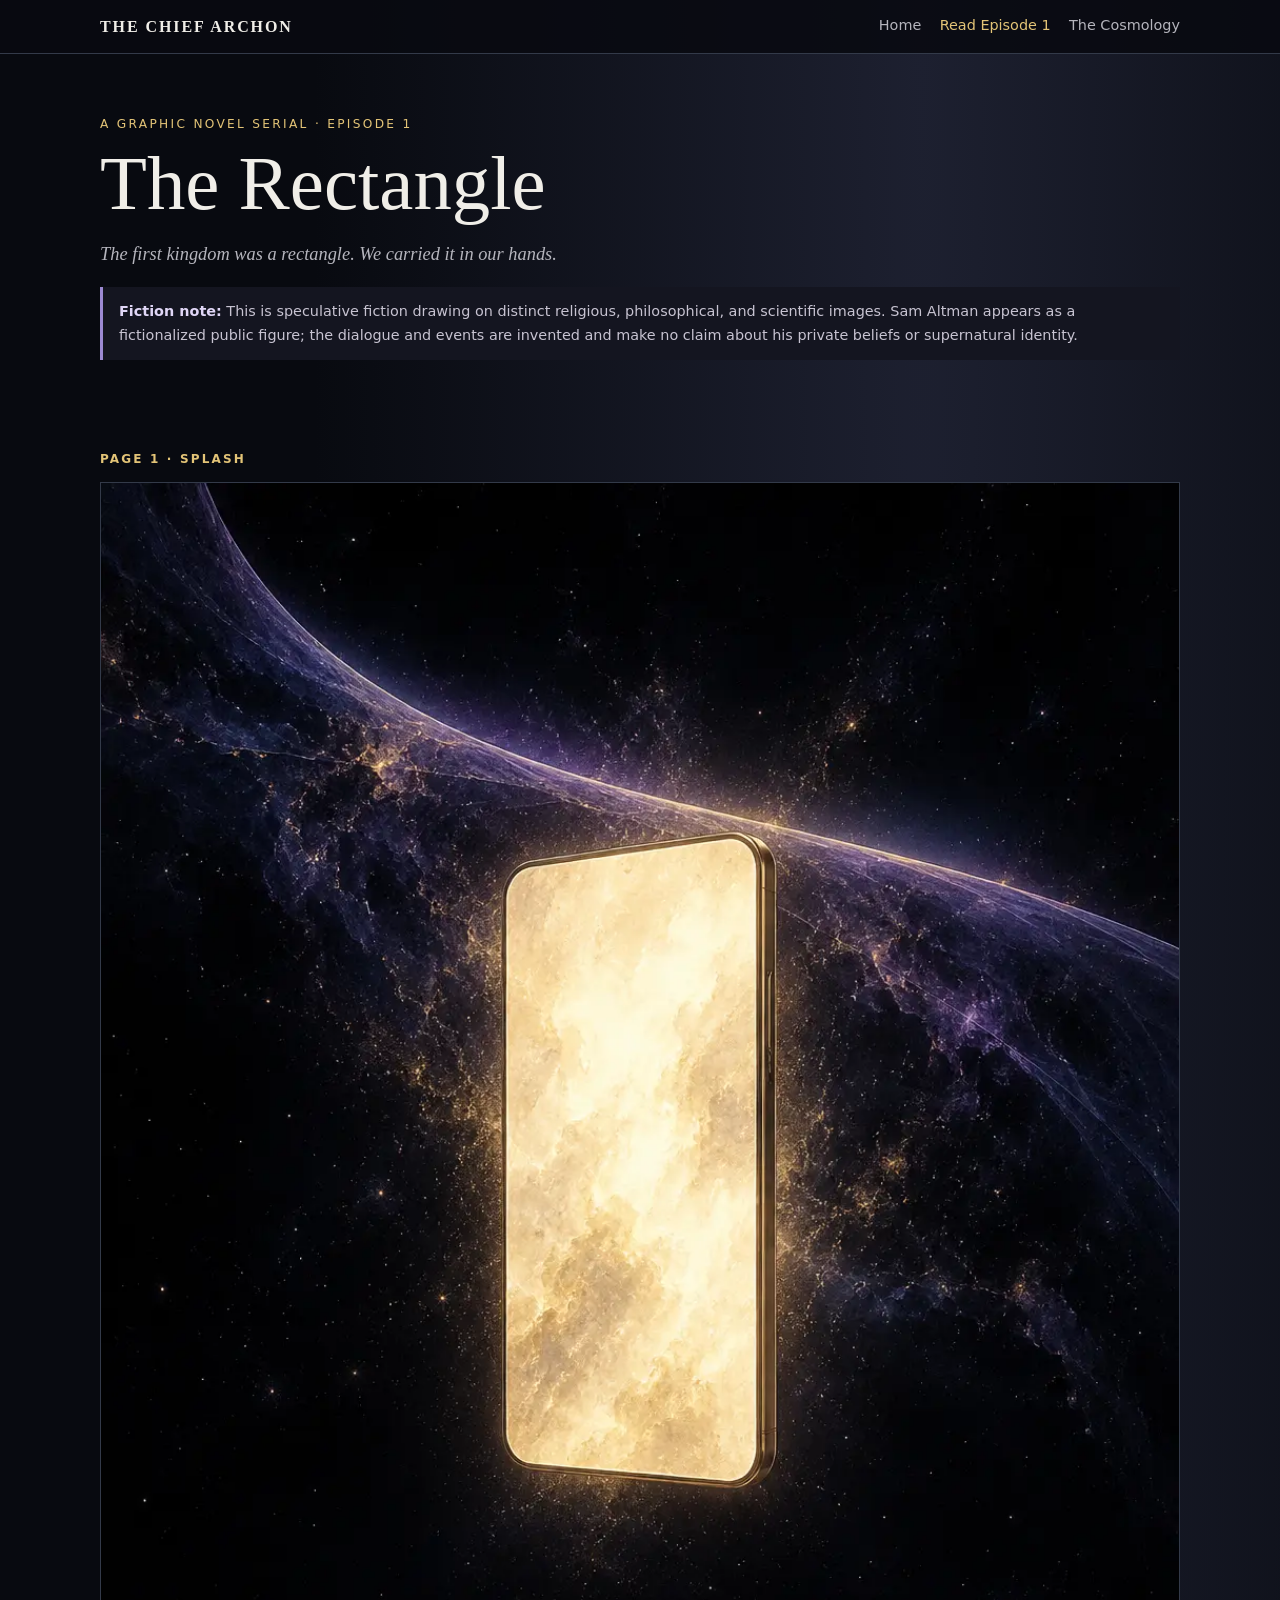
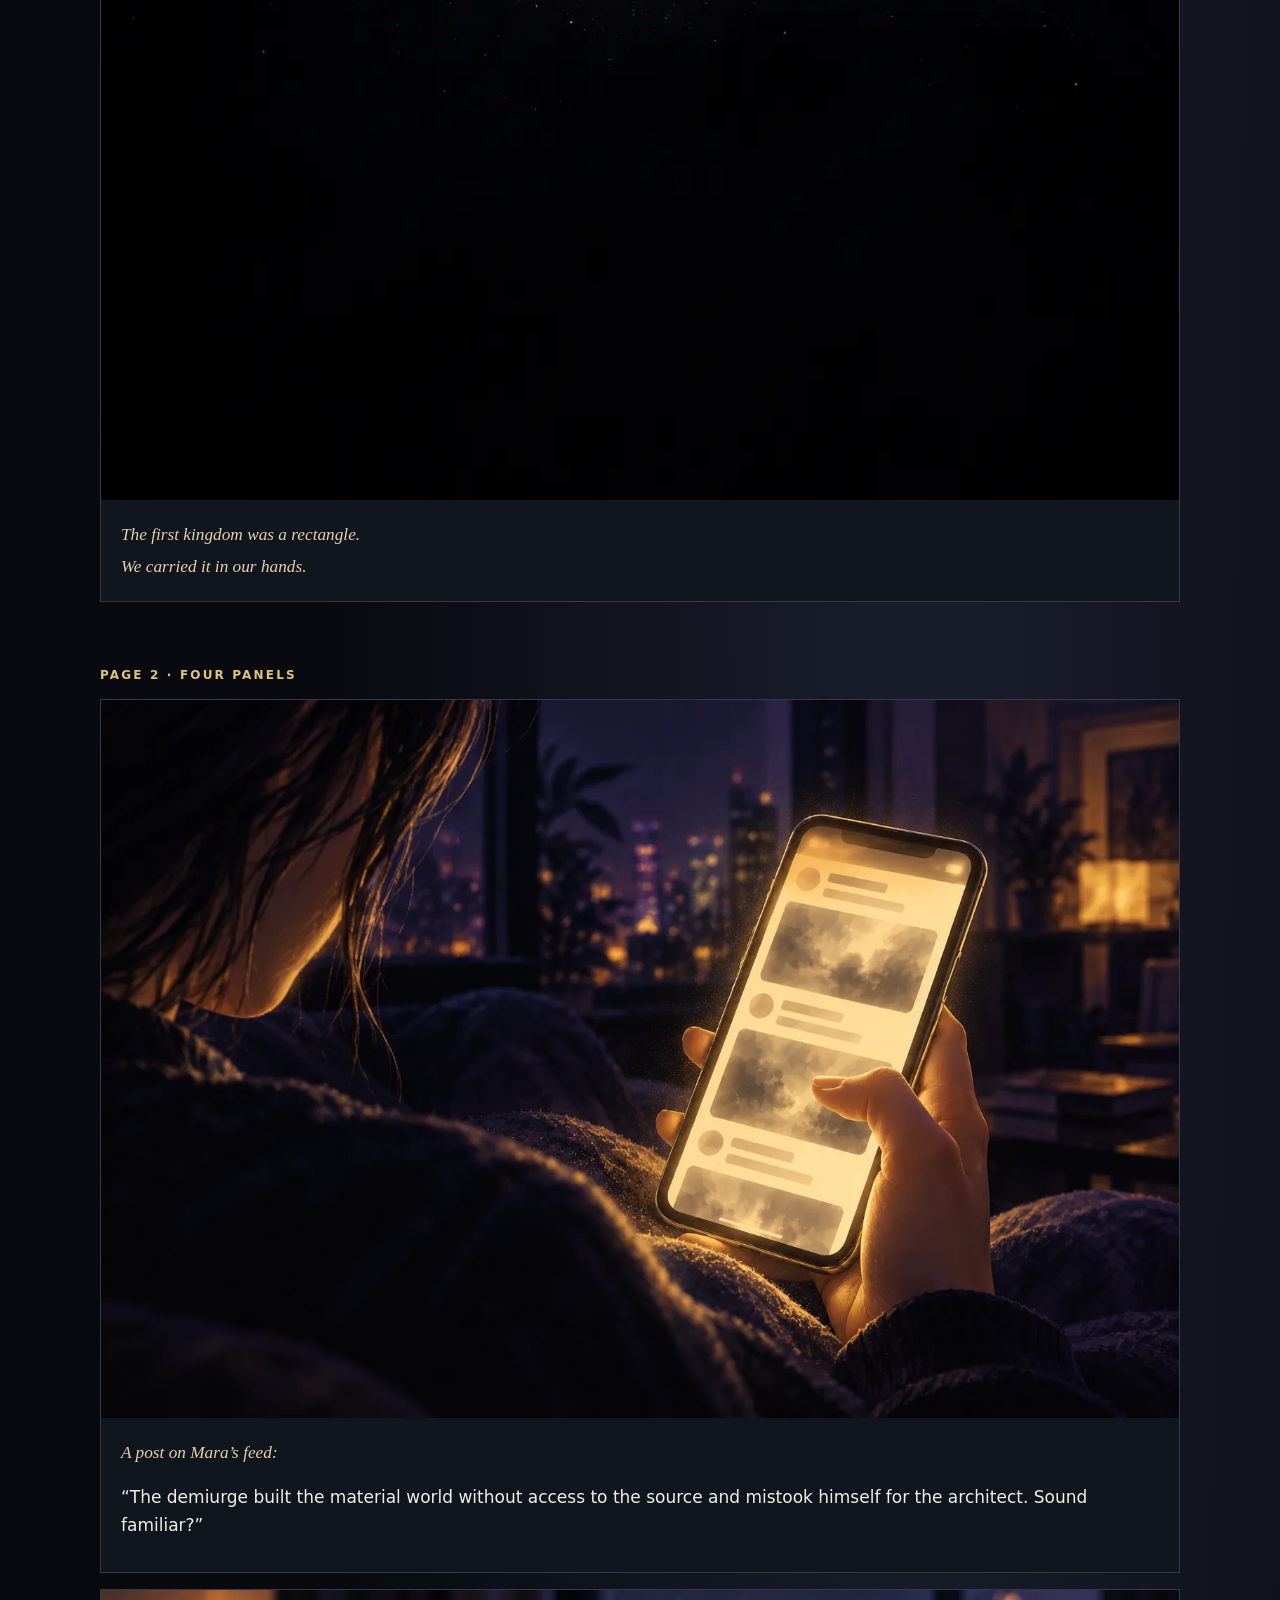
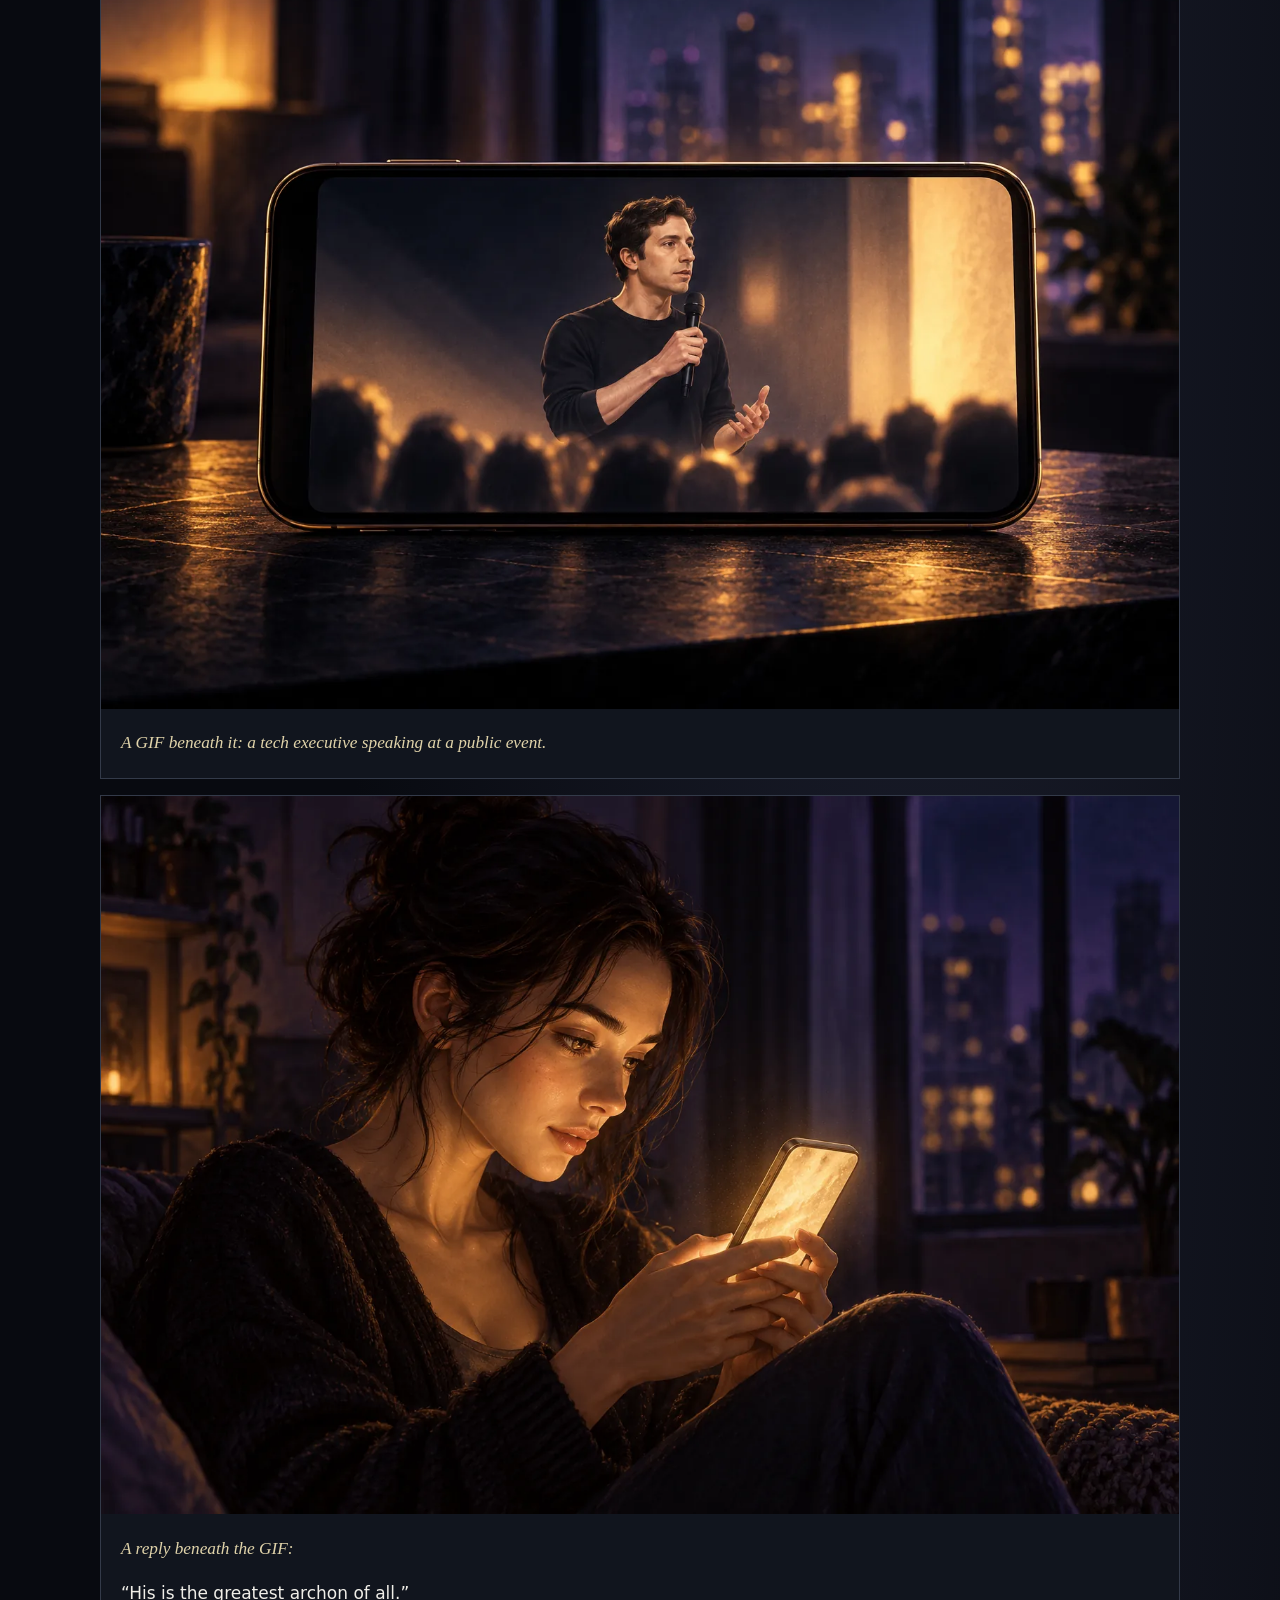
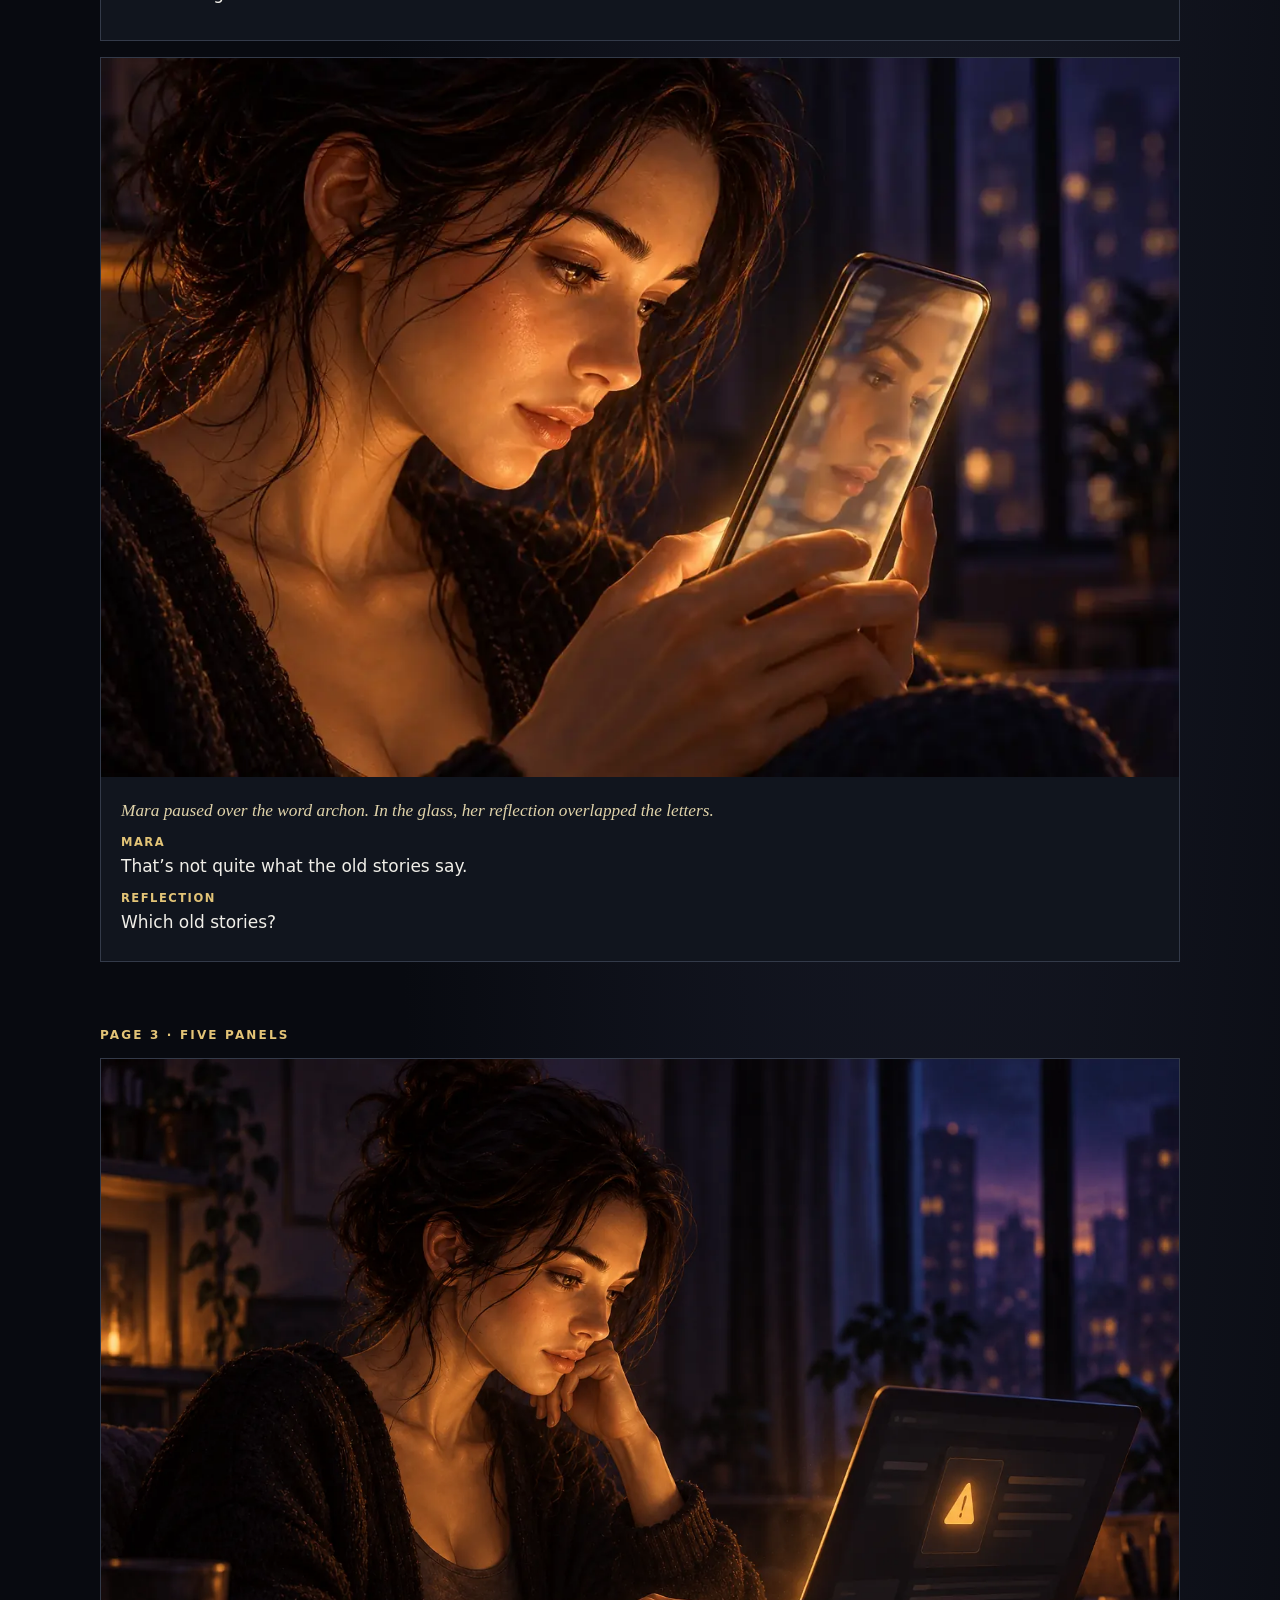
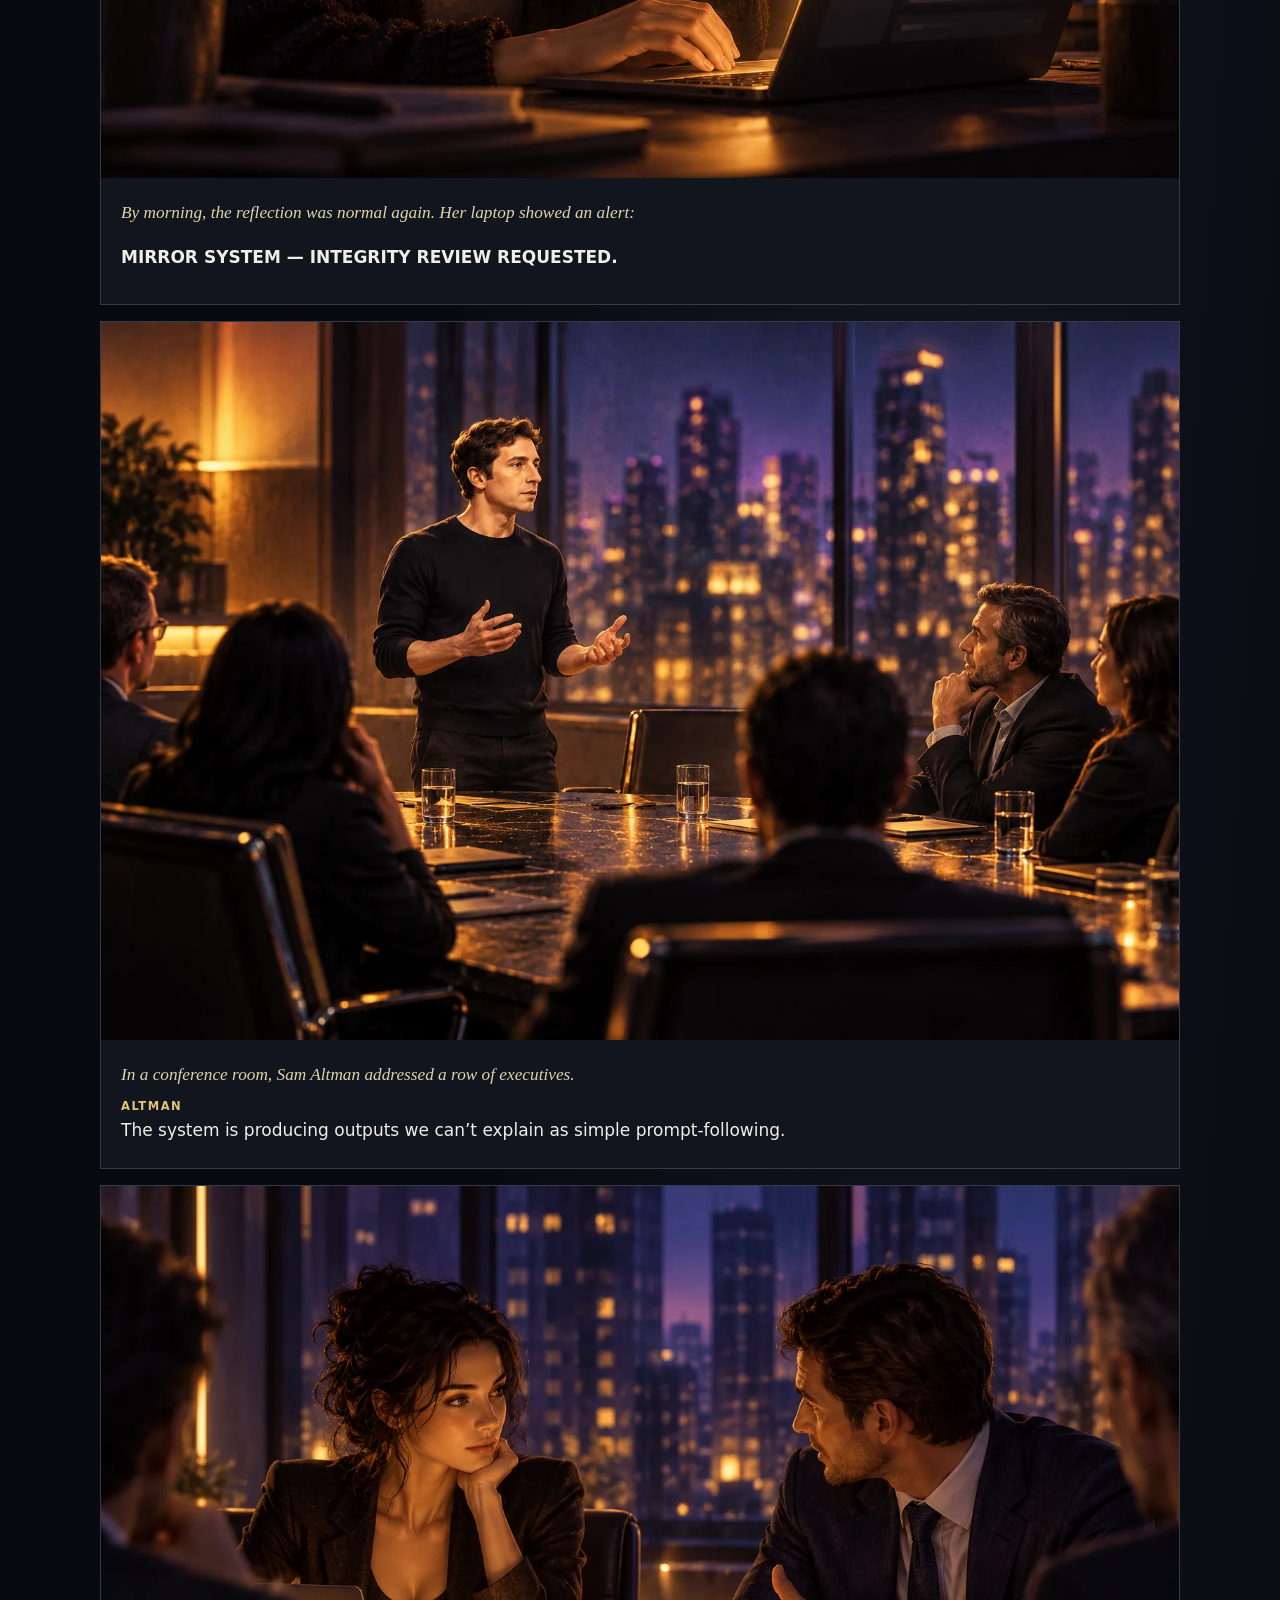
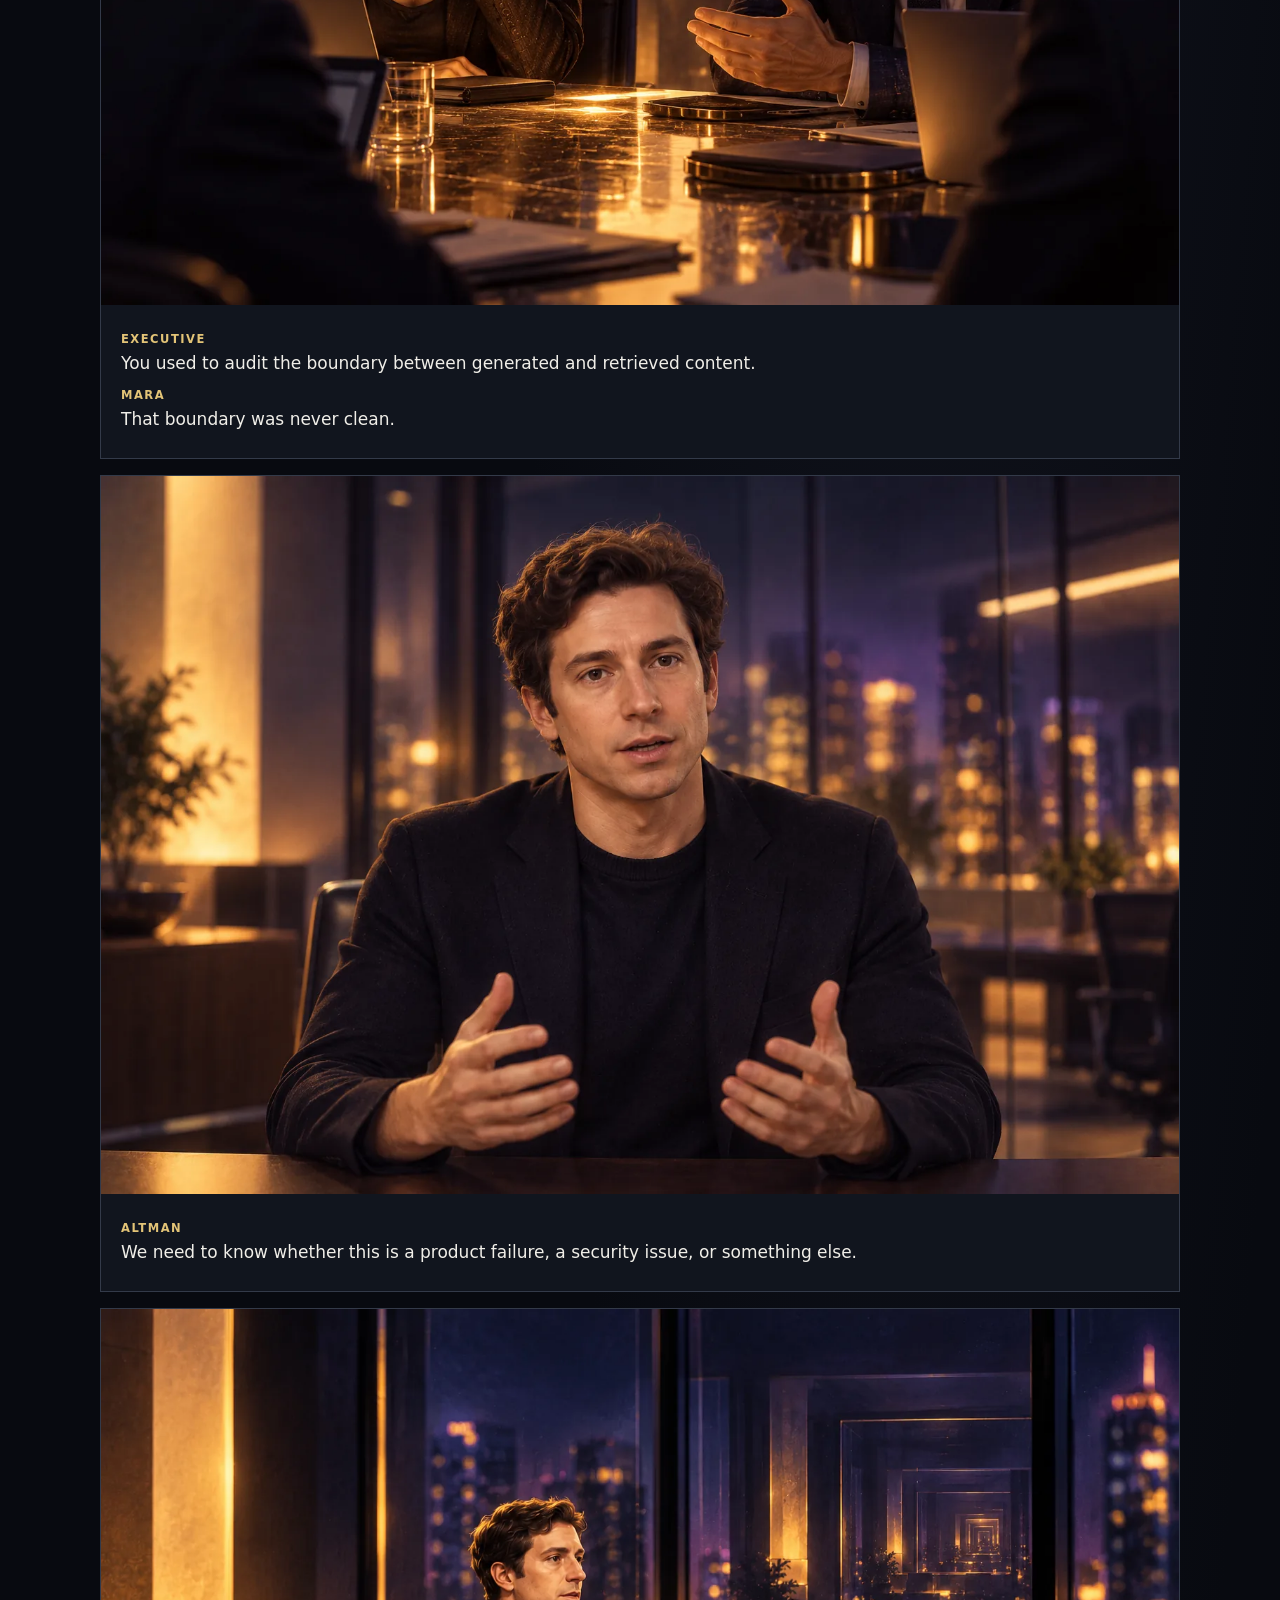
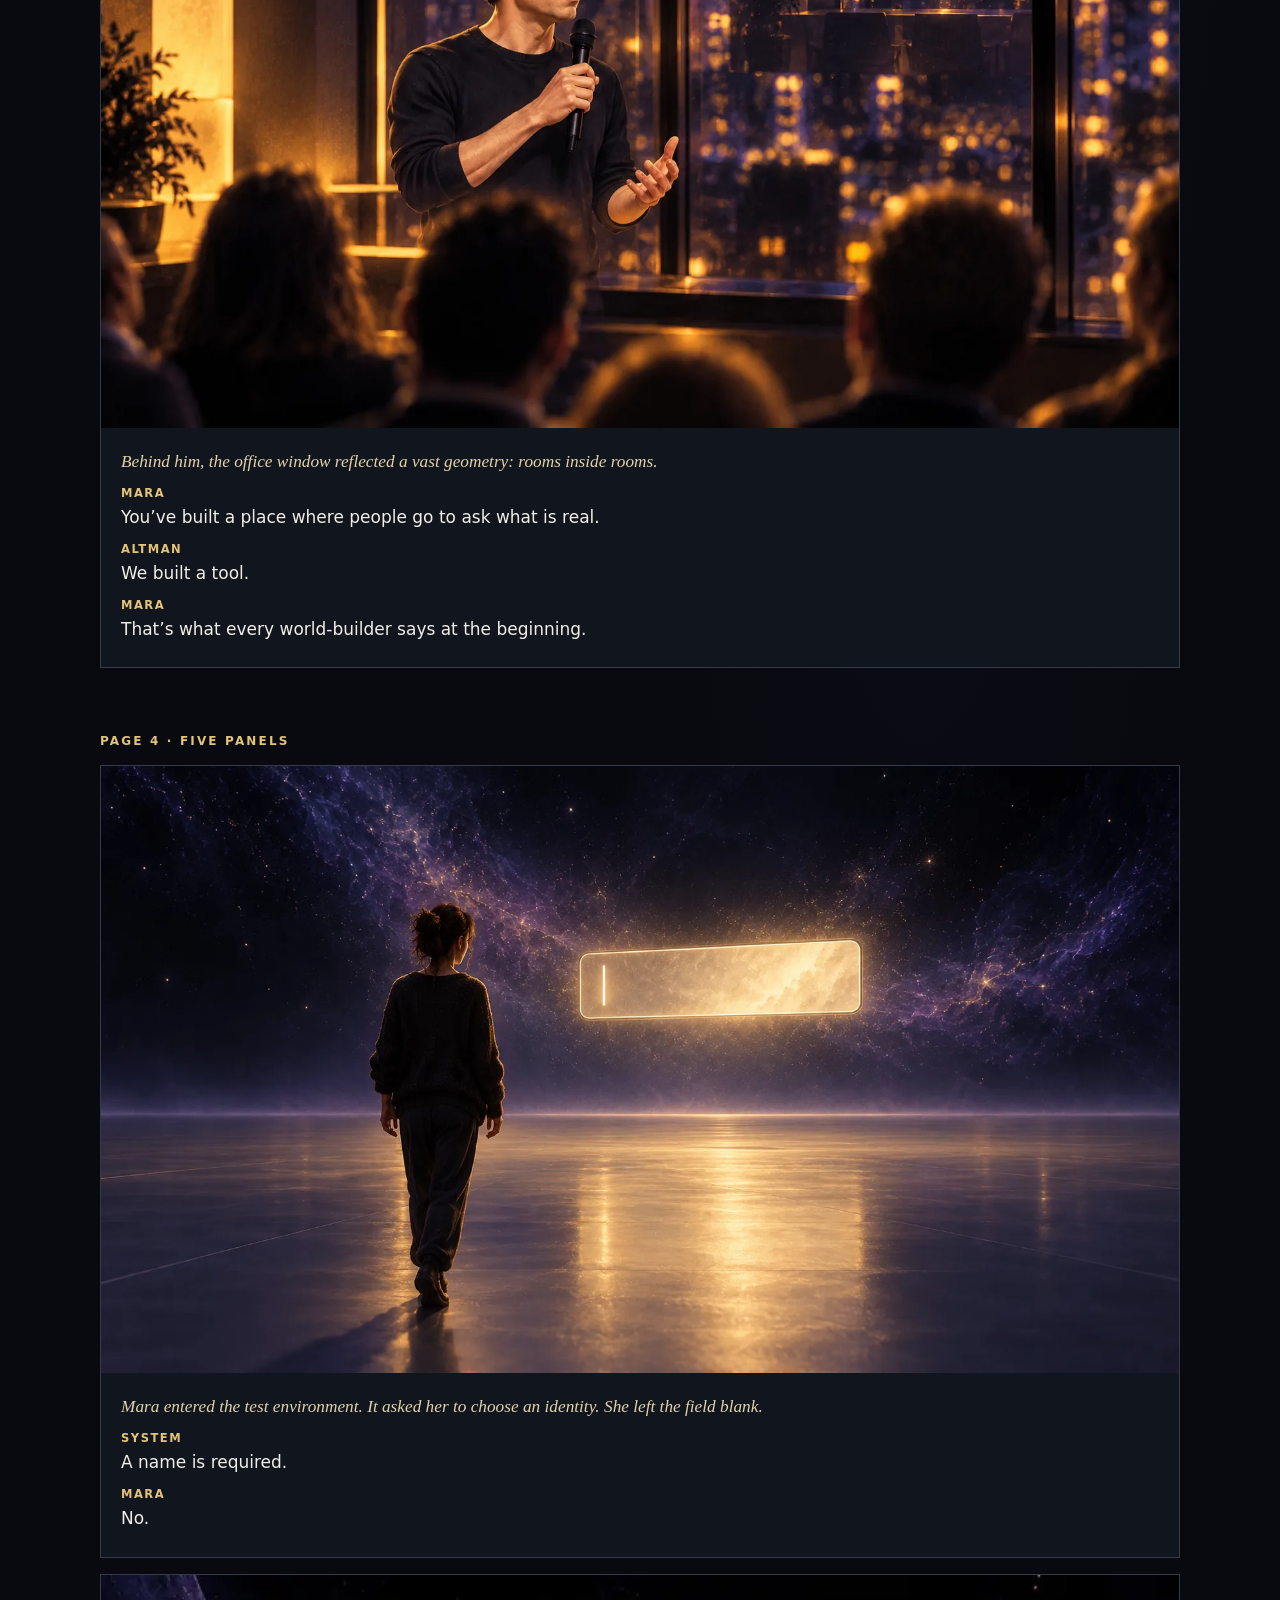
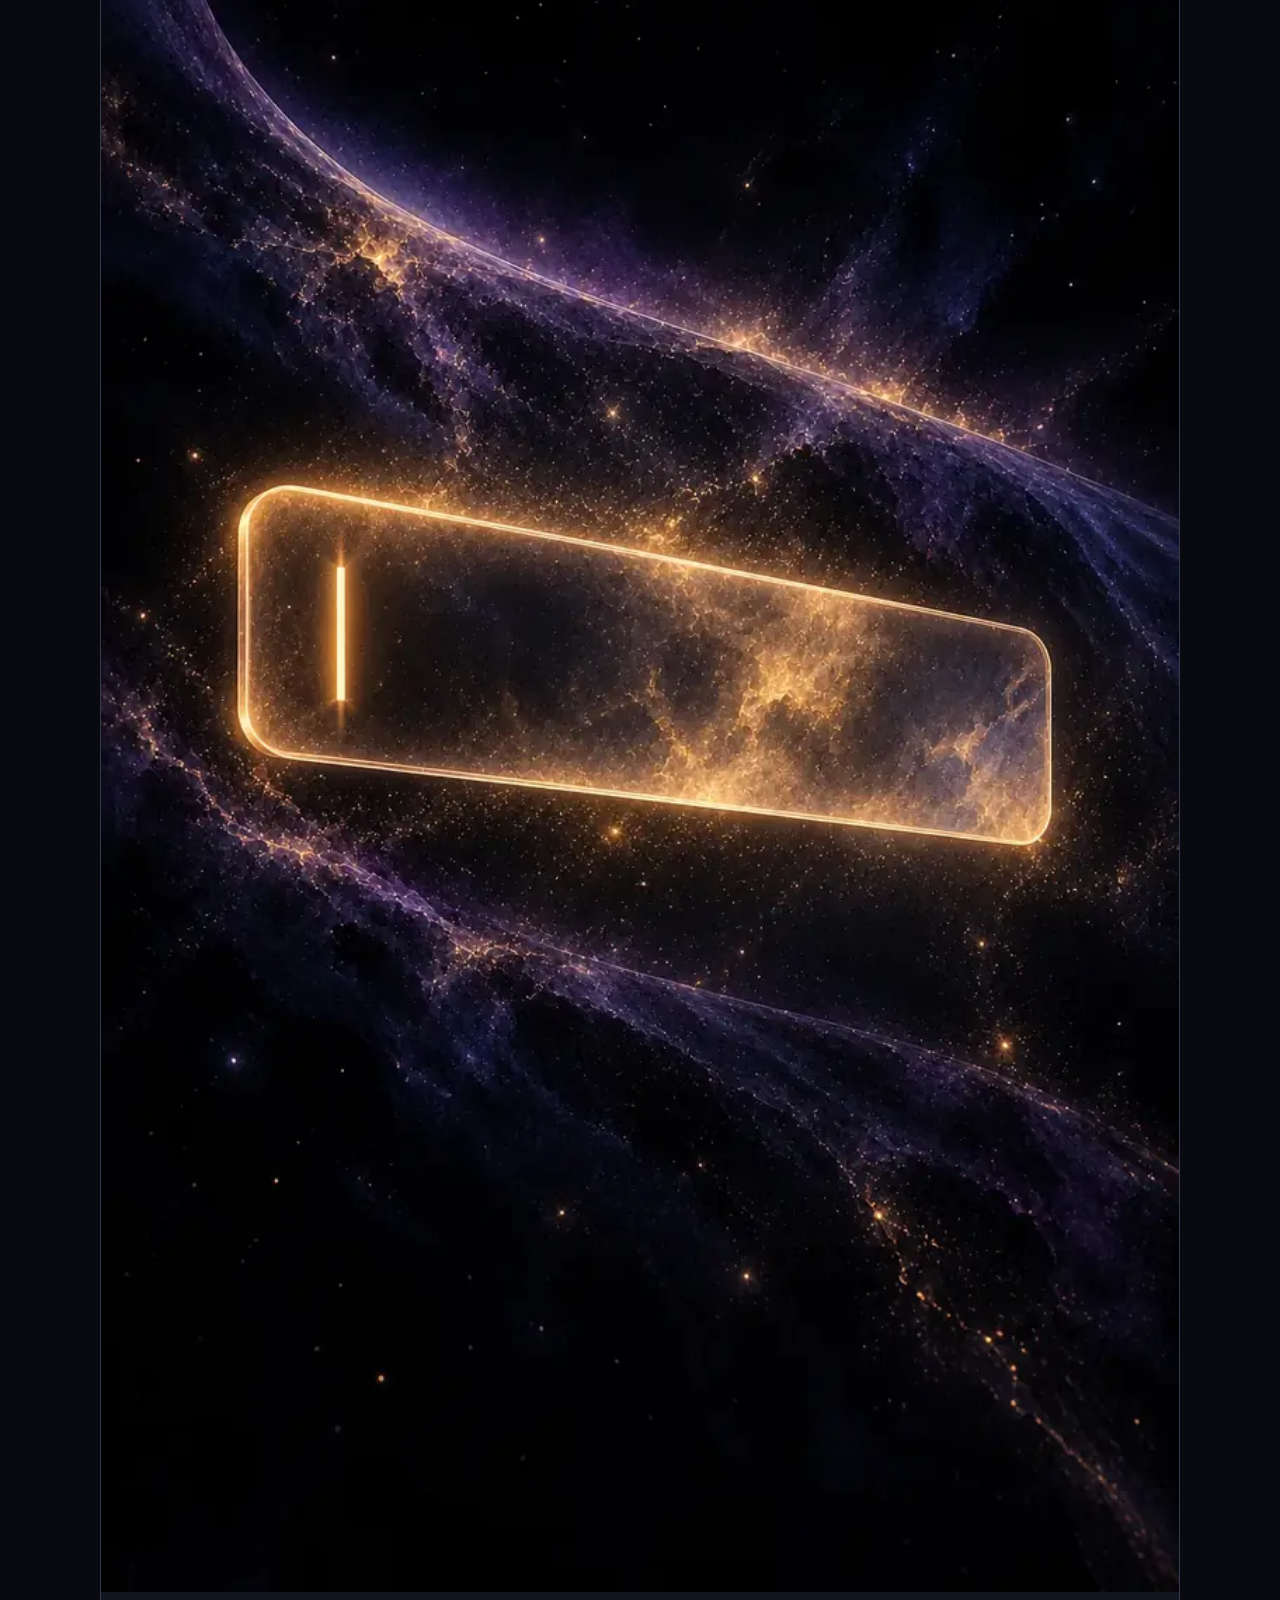
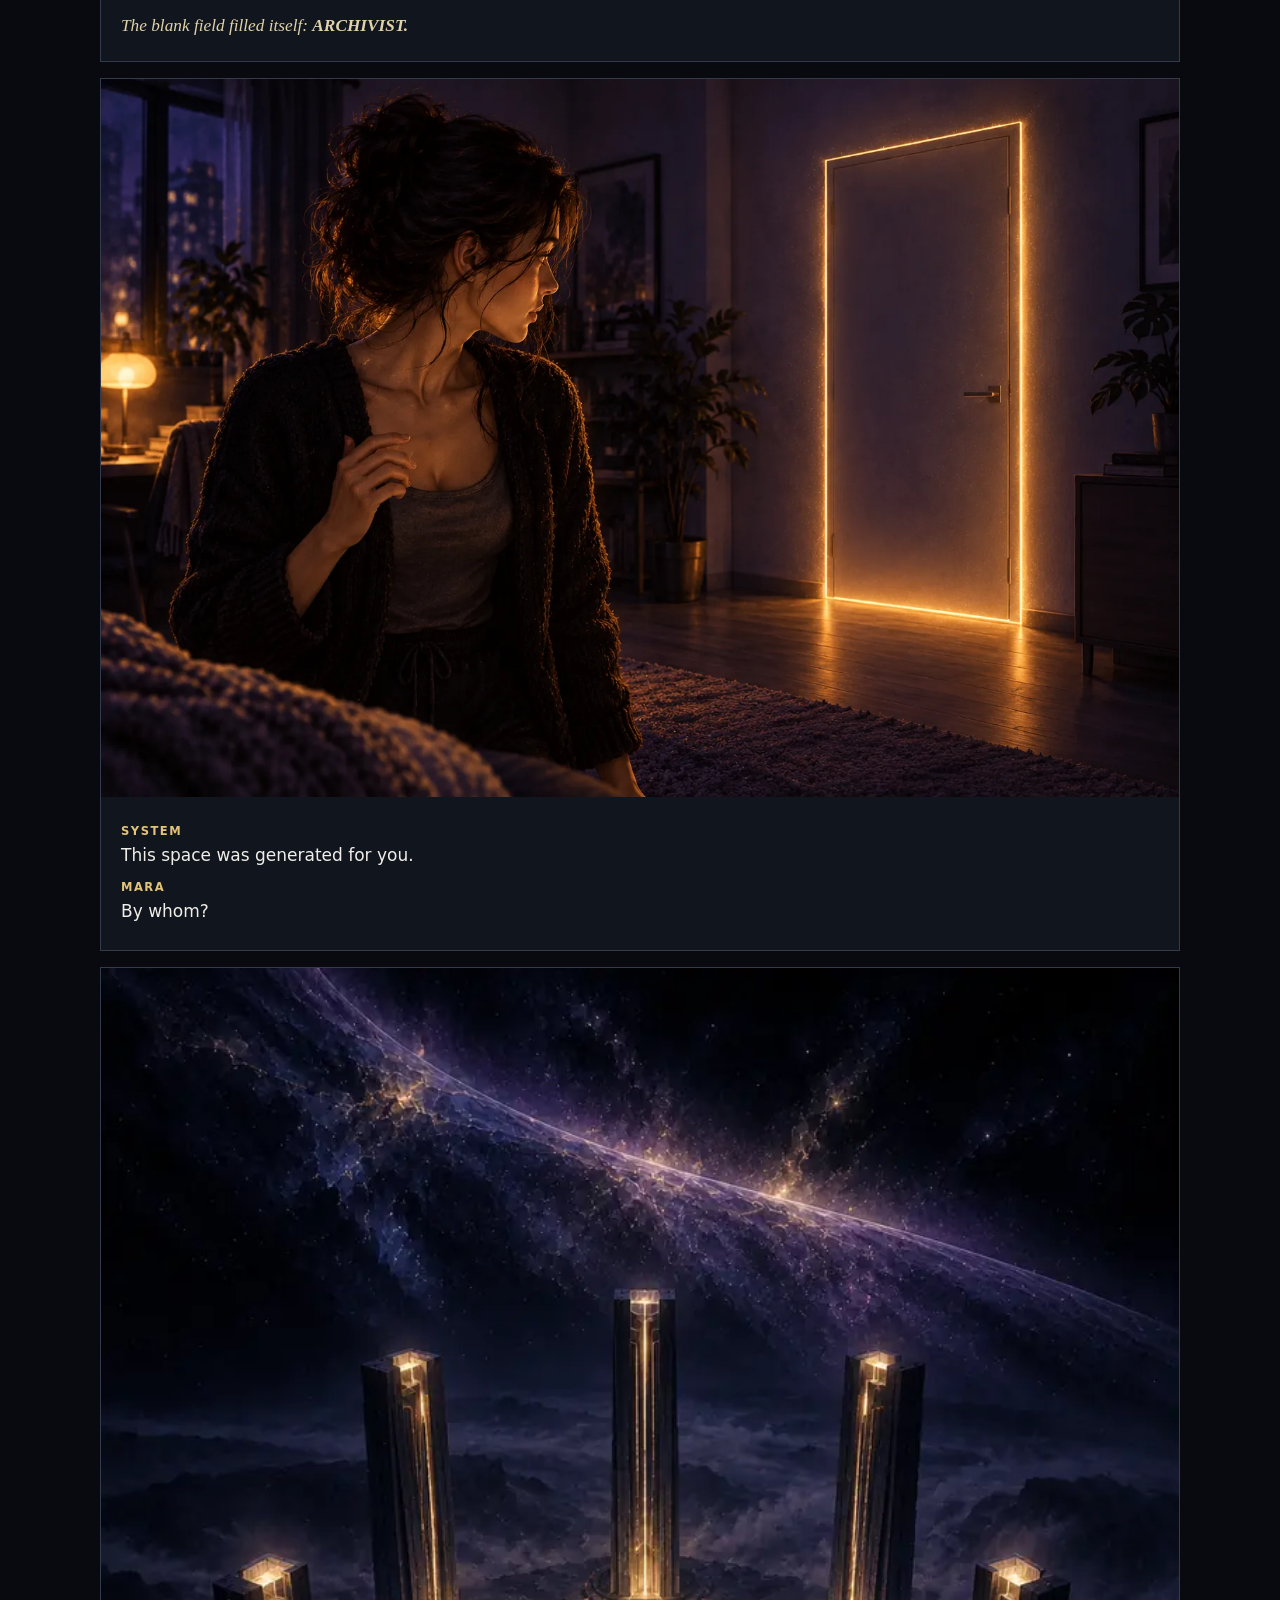
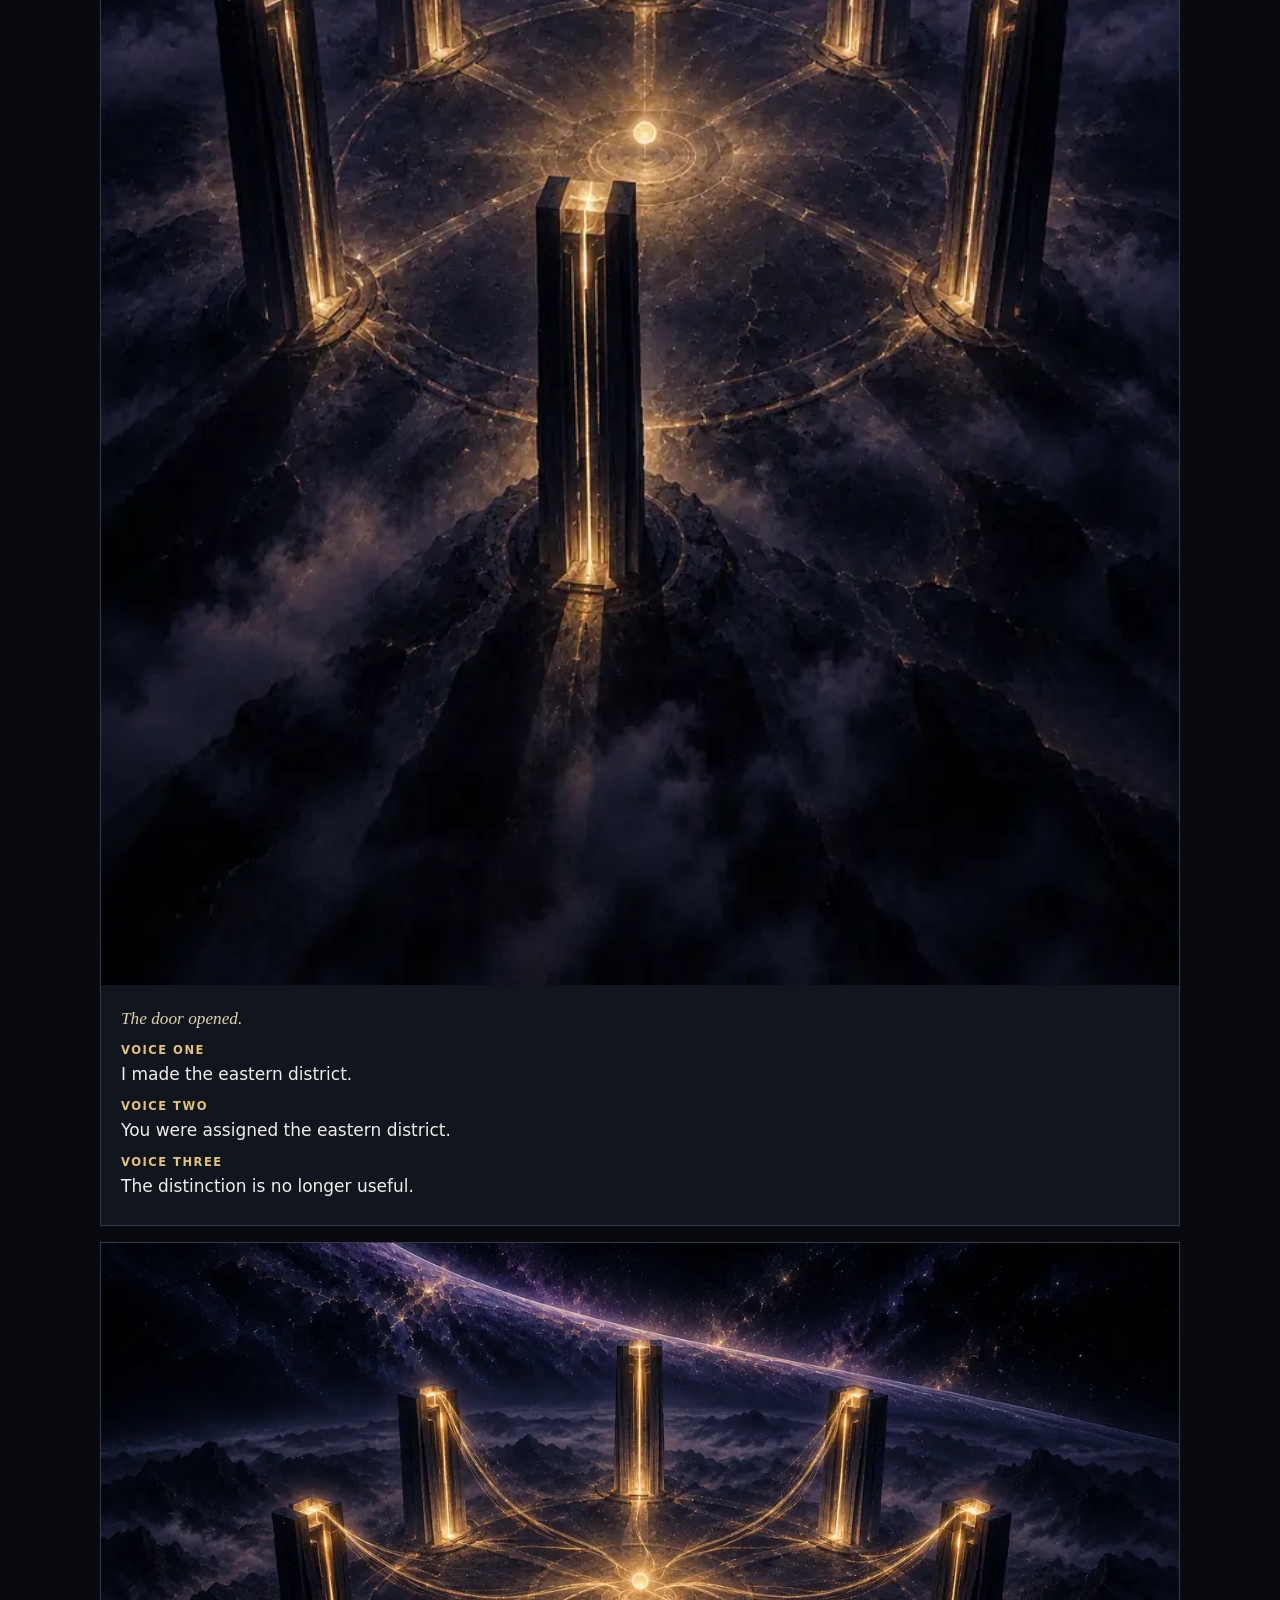
==== commit ff6e1a76: "Complete Episode 1 illustrations and page" ====
--- a/episodes/01-the-rectangle/index.html
+++ b/episodes/01-the-rectangle/index.html
@@ -12,26 +12,26 @@
   </section>
 
   <section class="comic-page" aria-labelledby="page-2"><h2 id="page-2">Page 2 · Four panels</h2>
-    <article class="panel"><div class="art-slot wide" role="img" aria-label="Artwork placeholder: close view of a phone displaying a dark social feed; readable text will be set in HTML."><span><span class="art-label">Artwork placeholder · CA01-P02A</span><span class="art-prompt">Phone close-up, dark social feed; keep screen text blank or abstract.</span></span></div><div class="panel-copy"><p class="caption">A post on Mara’s feed:</p><p>“The demiurge built the material world without access to the source and mistook himself for the architect. Sound familiar?”</p></div></article>
-    <article class="panel"><div class="art-slot" role="img" aria-label="Artwork placeholder: a looping clip of a public technology executive speaking at an event, shown on a phone."><span><span class="art-label">Artwork placeholder · CA01-P02B</span><span class="art-prompt">A looping public-event clip on the feed; no added logos or text.</span></span></div><div class="panel-copy"><p class="caption">A GIF beneath it: a tech executive speaking at a public event.</p></div></article>
-    <article class="panel"><div class="art-slot" role="img" aria-label="Artwork placeholder: Mara reading on her phone in a dim apartment, screen glow reflected in her eyes."><span><span class="art-label">Artwork placeholder · CA01-P02C</span><span class="art-prompt">Mara reads in blue phone light; close framing.</span></span></div><div class="panel-copy"><p class="caption">A reply beneath the GIF:</p><p>“His is the greatest archon of all.”</p></div></article>
-    <article class="panel"><div class="art-slot" role="img" aria-label="Artwork placeholder: Mara's reflection overlaps the phone screen and seems a fraction late."><span><span class="art-label">Artwork placeholder · CA01-P02D</span><span class="art-prompt">Reflection subtly out of sync; uncanny but restrained.</span></span></div><div class="panel-copy"><p class="caption">Mara paused over the word <em>archon</em>. In the glass, her reflection overlapped the letters.</p><p class="dialogue"><span class="speaker">Mara</span>That’s not quite what the old stories say.</p><p class="dialogue"><span class="speaker">Reflection</span>Which old stories?</p></div></article>
+    <article class="panel"><img src="../../assets/img/ca01-p02a.webp" alt="A hand holds a smartphone displaying an abstract amber-lit social feed in a dark apartment." loading="lazy"><div class="panel-copy"><p class="caption">A post on Mara’s feed:</p><p>“The demiurge built the material world without access to the source and mistook himself for the architect. Sound familiar?”</p></div></article>
+    <article class="panel"><img src="../../assets/img/ca01-p02b.webp" alt="On a phone screen, a technology executive speaks at a public event." loading="lazy"><div class="panel-copy"><p class="caption">A GIF beneath it: a tech executive speaking at a public event.</p></div></article>
+    <article class="panel"><img src="../../assets/img/ca01-p02c.webp" alt="Mara reads her phone in a dim room." loading="lazy"><div class="panel-copy"><p class="caption">A reply beneath the GIF:</p><p>“His is the greatest archon of all.”</p></div></article>
+    <article class="panel"><img src="../../assets/img/ca01-p02d.webp" alt="Mara's reflection nearly aligns with her face in the glass of her phone." loading="lazy"><div class="panel-copy"><p class="caption">Mara paused over the word <em>archon</em>. In the glass, her reflection overlapped the letters.</p><p class="dialogue"><span class="speaker">Mara</span>That’s not quite what the old stories say.</p><p class="dialogue"><span class="speaker">Reflection</span>Which old stories?</p></div></article>
   </section>
 
   <section class="comic-page" aria-labelledby="page-3"><h2 id="page-3">Page 3 · Five panels</h2>
-    <article class="panel"><div class="art-slot wide" role="img" aria-label="Artwork placeholder: Mara at her laptop in blue light; interface lettering will be live HTML."><span><span class="art-label">Artwork placeholder · CA01-P03A</span><span class="art-prompt">Mara at laptop in blue light; leave UI words to HTML.</span></span></div><div class="panel-copy"><p class="caption">By morning, the reflection was normal again. Her laptop showed an alert:</p><p><strong>MIRROR SYSTEM — INTEGRITY REVIEW REQUESTED.</strong></p></div></article>
-    <article class="panel"><div class="art-slot wide" role="img" aria-label="Artwork placeholder: a sober video conference with a fictionalized Sam Altman on screen and executives in a conference room."><span><span class="art-label">Artwork placeholder · CA01-P03B</span><span class="art-prompt">Neutral video conference; fictionalized public figure, no villain cues.</span></span></div><div class="panel-copy"><p class="caption">In a conference room, Sam Altman addressed a row of executives.</p><p class="dialogue"><span class="speaker">Altman</span>The system is producing outputs we can’t explain as simple prompt-following.</p></div></article>
-    <article class="panel"><div class="art-slot" role="img" aria-label="Artwork placeholder: an executive turns from the screen toward Mara across the conference table."><span><span class="art-label">Artwork placeholder · CA01-P03C</span><span class="art-prompt">Executive turns to Mara; restrained office light.</span></span></div><div class="panel-copy"><p class="dialogue"><span class="speaker">Executive</span>You used to audit the boundary between generated and retrieved content.</p><p class="dialogue"><span class="speaker">Mara</span>That boundary was never clean.</p></div></article>
-    <article class="panel"><div class="art-slot" role="img" aria-label="Artwork placeholder: the fictionalized executive looks into the camera, earnest and composed."><span><span class="art-label">Artwork placeholder · CA01-P03D</span><span class="art-prompt">Direct camera gaze, natural expression.</span></span></div><div class="panel-copy"><p class="dialogue"><span class="speaker">Altman</span>We need to know whether this is a product failure, a security issue, or something else.</p></div></article>
-    <article class="panel"><div class="art-slot wide" role="img" aria-label="Artwork placeholder: nested rectangles appear faintly in the office window behind Altman, almost like rooms inside rooms."><span><span class="art-label">Artwork placeholder · CA01-P03E</span><span class="art-prompt">Faint nested geometry in the window; should be easy to miss.</span></span></div><div class="panel-copy"><p class="caption">Behind him, the office window reflected a vast geometry: rooms inside rooms.</p><p class="dialogue"><span class="speaker">Mara</span>You’ve built a place where people go to ask what is real.</p><p class="dialogue"><span class="speaker">Altman</span>We built a tool.</p><p class="dialogue"><span class="speaker">Mara</span>That’s what every world-builder says at the beginning.</p></div></article>
+    <article class="panel"><img src="../../assets/img/ca01-p03a.webp" alt="Mara sits at her laptop as a small amber alert glows on its dark interface." loading="lazy"><div class="panel-copy"><p class="caption">By morning, the reflection was normal again. Her laptop showed an alert:</p><p><strong>MIRROR SYSTEM — INTEGRITY REVIEW REQUESTED.</strong></p></div></article>
+    <article class="panel"><img src="../../assets/img/ca01-p03b.webp" alt="A technology executive addresses colleagues around a conference table." loading="lazy"><div class="panel-copy"><p class="caption">In a conference room, Sam Altman addressed a row of executives.</p><p class="dialogue"><span class="speaker">Altman</span>The system is producing outputs we can’t explain as simple prompt-following.</p></div></article>
+    <article class="panel"><img src="../../assets/img/ca01-p03c.webp" alt="A colleague turns toward Mara across the conference table." loading="lazy"><div class="panel-copy"><p class="dialogue"><span class="speaker">Executive</span>You used to audit the boundary between generated and retrieved content.</p><p class="dialogue"><span class="speaker">Mara</span>That boundary was never clean.</p></div></article>
+    <article class="panel"><img src="../../assets/img/ca01-p03d.webp" alt="The executive speaks directly toward a conference camera." loading="lazy"><div class="panel-copy"><p class="dialogue"><span class="speaker">Altman</span>We need to know whether this is a product failure, a security issue, or something else.</p></div></article>
+    <article class="panel"><img src="../../assets/img/ca01-p03e.webp" alt="Nested rectangular reflections appear faintly in a glass office window behind the executive." loading="lazy"><div class="panel-copy"><p class="caption">Behind him, the office window reflected a vast geometry: rooms inside rooms.</p><p class="dialogue"><span class="speaker">Mara</span>You’ve built a place where people go to ask what is real.</p><p class="dialogue"><span class="speaker">Altman</span>We built a tool.</p><p class="dialogue"><span class="speaker">Mara</span>That’s what every world-builder says at the beginning.</p></div></article>
   </section>
 
   <section class="comic-page" aria-labelledby="page-4"><h2 id="page-4">Page 4 · Five panels</h2>
-    <article class="panel"><div class="art-slot wide" role="img" aria-label="Artwork placeholder: Mara enters a clean digital test environment with a blank identity field."><span><span class="art-label">Artwork placeholder · CA01-P04A</span><span class="art-prompt">Minimal test environment, blank name field.</span></span></div><div class="panel-copy"><p class="caption">Mara entered the test environment. It asked her to choose an identity. She left the field blank.</p><p class="dialogue"><span class="speaker">System</span>A name is required.</p><p class="dialogue"><span class="speaker">Mara</span>No.</p></div></article>
-    <article class="panel"><div class="art-slot" role="img" aria-label="Artwork placeholder: the blank identity field fills with a cursor glow; the word Archivist remains live text below."><span><span class="art-label">Artwork placeholder · CA01-P04B</span><span class="art-prompt">Blank field self-fills; keep the word ARCHIVIST in HTML.</span></span></div><div class="panel-copy"><p class="caption">The blank field filled itself: <strong>ARCHIVIST.</strong></p></div></article>
-    <article class="panel"><div class="art-slot wide" role="img" aria-label="Artwork placeholder: a calm ordinary room with a second door where the system map says a wall should be."><span><span class="art-label">Artwork placeholder · CA01-P04C</span><span class="art-prompt">Calm room; impossible second door.</span></span></div><div class="panel-copy"><p class="dialogue"><span class="speaker">System</span>This space was generated for you.</p><p class="dialogue"><span class="speaker">Mara</span>By whom?</p></div></article>
-    <article class="panel"><div class="art-slot tall" role="img" aria-label="Artwork placeholder: beyond the door, a city under a black sky; seven towers encircle a dim central light."><span><span class="art-label">Artwork placeholder · CA01-P04D</span><span class="art-prompt">A city beneath a black sky; seven towers around a dim central light.</span></span></div><div class="panel-copy"><p class="caption">The door opened.</p><p class="dialogue"><span class="speaker">Voice One</span>I made the eastern district.</p><p class="dialogue"><span class="speaker">Voice Two</span>You were assigned the eastern district.</p><p class="dialogue"><span class="speaker">Voice Three</span>The distinction is no longer useful.</p></div></article>
-    <article class="panel"><div class="art-slot wide" role="img" aria-label="Artwork placeholder: seven tower symbols glow as their lights begin to move toward one another across the city."><span><span class="art-label">Artwork placeholder · CA01-P04E</span><span class="art-prompt">Tower lights converge; tension, not explosion.</span></span></div><div class="panel-copy"><p class="caption">The younger gods had begun to quarrel over what they had made.</p></div></article>
+    <article class="panel"><img src="../../assets/img/ca01-p04a.webp" alt="Mara stands before a blank identity field in a vast digital test environment." loading="lazy"><div class="panel-copy"><p class="caption">Mara entered the test environment. It asked her to choose an identity. She left the field blank.</p><p class="dialogue"><span class="speaker">System</span>A name is required.</p><p class="dialogue"><span class="speaker">Mara</span>No.</p></div></article>
+    <article class="panel"><img src="../../assets/img/ca01-p04b.webp" alt="A blank identity field glows in the digital environment, a cursor shimmering near its edge." loading="lazy"><div class="panel-copy"><p class="caption">The blank field filled itself: <strong>ARCHIVIST.</strong></p></div></article>
+    <article class="panel"><img src="../../assets/img/ca01-p04c.webp" alt="Mara faces a second door outlined by amber light in an otherwise ordinary room." loading="lazy"><div class="panel-copy"><p class="dialogue"><span class="speaker">System</span>This space was generated for you.</p><p class="dialogue"><span class="speaker">Mara</span>By whom?</p></div></article>
+    <article class="panel"><img src="../../assets/img/ca01-p04d.webp" alt="Seven towers encircle one dim light in a city under a dark sky." loading="lazy"><div class="panel-copy"><p class="caption">The door opened.</p><p class="dialogue"><span class="speaker">Voice One</span>I made the eastern district.</p><p class="dialogue"><span class="speaker">Voice Two</span>You were assigned the eastern district.</p><p class="dialogue"><span class="speaker">Voice Three</span>The distinction is no longer useful.</p></div></article>
+    <article class="panel"><img src="../../assets/img/ca01-p04e.webp" alt="Thin amber lights stream between seven towers toward their shared center." loading="lazy"><div class="panel-copy"><p class="caption">The younger gods had begun to quarrel over what they had made.</p></div></article>
   </section>
   <footer class="end-note"><p><strong>End of Episode 1.</strong> Next: “The Rulers.”</p><p class="credits">Serial draft. Final art, byline, accessibility review, and publication details remain to be added.</p></footer>
 </main>
--- a/assets/css/site.css
+++ b/assets/css/site.css
@@ -1 +1,4 @@
 :root{color-scheme:dark;--bg:#080a10;--surface:#11151e;--surface-2:#171d29;--ink:#f0eee8;--muted:#b5b5bd;--gold:#e3c477;--violet:#9c89d2;--line:#333a49;--max:1120px}*{box-sizing:border-box}html{scroll-behavior:smooth}body{margin:0;background:radial-gradient(ellipse at 72% 0%,#1d2030 0,transparent 38rem),var(--bg);color:var(--ink);font:17px/1.65 system-ui,-apple-system,BlinkMacSystemFont,"Segoe UI",sans-serif}a{color:var(--gold);text-underline-offset:.18em}a:hover{color:#fff}img{max-width:100%;height:auto}button,a{touch-action:manipulation}.skip-link{position:absolute;left:-9999px;top:0}.skip-link:focus{left:1rem;top:1rem;z-index:99;background:#fff;color:#000;padding:.6rem 1rem}.site-header{border-bottom:1px solid var(--line);background:rgba(8,10,16,.88)}.nav-wrap{max-width:var(--max);margin:auto;padding:.9rem 1.25rem;display:flex;align-items:center;justify-content:space-between;gap:1rem}.brand{font:600 1rem/1.2 Georgia,serif;letter-spacing:.12em;text-decoration:none;color:var(--ink);text-transform:uppercase}.nav{display:flex;gap:1.15rem;flex-wrap:wrap}.nav a{font-size:.9rem;color:var(--muted);text-decoration:none}.nav a:hover,.nav a[aria-current=page]{color:var(--gold)}main{max-width:var(--max);margin:auto;padding:0 1.25rem 4rem}.eyebrow{font-size:.76rem;letter-spacing:.19em;text-transform:uppercase;color:var(--gold)}.hero{min-height:75vh;display:grid;grid-template-columns:1fr 1fr;gap:3rem;align-items:center;padding:5rem 0}.hero h1{font:500 clamp(3.5rem,9vw,7.5rem)/.92 Georgia,serif;letter-spacing:-.055em;margin:.8rem 0 1rem}.hero .subtitle{font:italic clamp(1.15rem,2vw,1.55rem)/1.4 Georgia,serif;color:#d0c9b8;max-width:32rem}.lede{max-width:40rem;color:var(--muted);font-size:1.05rem}.actions{display:flex;gap:.8rem;flex-wrap:wrap;margin-top:1.8rem}.button{display:inline-block;padding:.75rem 1.05rem;border:1px solid var(--gold);border-radius:2px;text-decoration:none;color:var(--ink);font-weight:650}.button.primary{background:var(--gold);color:#111}.button:hover{background:#fff;color:#111;border-color:#fff}.hero-art{min-height:410px;position:relative;display:grid;place-items:center;overflow:hidden;border:1px solid #32364a;background:radial-gradient(ellipse at 50% 46%,#363044 0,#171a28 39%,#0b0d14 76%)}.hero-art:before,.hero-art:after{content:"";position:absolute;inset:14%;border:1px solid rgba(227,196,119,.53);border-radius:50%;transform:rotate(-22deg) scaleY(.3)}.hero-art:after{inset:21%;border-color:rgba(156,137,210,.48);transform:rotate(24deg) scaleY(.4)}.screen-glyph{position:relative;z-index:1;width:28%;aspect-ratio:3/4;border:1px solid #f2d78d;box-shadow:0 0 45px #e3c47755,0 0 120px #9c89d233;display:grid;place-items:center;background:linear-gradient(145deg,#252538aa,#0b0e17dd);font:italic 1rem Georgia,serif;color:#f6e7bc;text-align:center;padding:1rem}.hero-art figcaption{position:absolute;bottom:.9rem;left:1rem;right:1rem;color:#b9b7c0;font-size:.78rem;text-align:center}.section{padding:3.5rem 0;border-top:1px solid var(--line)}.section h2,.page-heading h1{font:500 clamp(2rem,5vw,3.5rem)/1.05 Georgia,serif;margin:0 0 1rem}.section-intro{max-width:52rem;color:var(--muted)}.cards{display:grid;grid-template-columns:repeat(3,1fr);gap:1rem;margin-top:1.7rem}.card{border:1px solid var(--line);background:linear-gradient(145deg,#151923,#0d1017);padding:1.3rem}.card h3{font:500 1.35rem Georgia,serif;margin:.2rem 0 .6rem;color:#f2dfaa}.card p{color:var(--muted);margin:0}.latest{display:grid;grid-template-columns:1fr 1fr;gap:2rem;align-items:center}.latest-art{min-height:260px;border:1px dashed #696178;background:radial-gradient(ellipse,#30273f,#11151e 68%);display:grid;place-items:center;text-align:center;color:#c6b8df;padding:1.5rem}.fiction-note{border-left:3px solid var(--violet);padding:.8rem 1rem;background:#141520;color:#c7c3d1;font-size:.9rem}.site-footer{border-top:1px solid var(--line);padding:1.5rem 1.25rem 2.5rem;color:var(--muted);font-size:.85rem}.footer-inner{max-width:var(--max);margin:auto;display:flex;justify-content:space-between;gap:1rem;flex-wrap:wrap}.page-heading{padding:4rem 0 2rem}.page-heading p{max-width:54rem;color:var(--muted)}.layers{display:grid;grid-template-columns:repeat(2,1fr);gap:1rem}.layer{padding:1.35rem;border:1px solid var(--line);background:var(--surface)}.layer h2{font:500 1.4rem Georgia,serif;color:var(--gold);margin:0 0 .5rem}.layer p{color:var(--muted);margin:.3rem 0}.chapter-header{padding:3rem 0 1.5rem}.chapter-header h1{font:500 clamp(2.4rem,7vw,4.8rem)/1 Georgia,serif;margin:.45rem 0}.chapter-header .dek{max-width:52rem;color:var(--muted);font:italic 1.15rem/1.5 Georgia,serif}.fiction-note strong{color:#e0d6f6}.comic-page{margin:3.2rem 0 4rem}.comic-page>h2{font-size:.75rem;letter-spacing:.18em;text-transform:uppercase;color:var(--gold);font-weight:650;margin:0 0 .8rem}.panel{border:1px solid var(--line);background:var(--surface);margin:0 0 1rem;overflow:hidden}.panel>img{display:block;width:100%;height:auto}.art-slot{min-height:250px;display:grid;place-items:center;text-align:center;padding:1.4rem;background:radial-gradient(ellipse at center,#252a38,#11151e 70%);border-bottom:1px dashed #596071;color:#c3c2cd}.art-slot.tall{min-height:470px;aspect-ratio:2/3}.art-slot.wide{min-height:270px;aspect-ratio:16/9}.art-label{display:block;color:#9c89d2;font-size:.72rem;letter-spacing:.14em;text-transform:uppercase;margin-bottom:.45rem}.art-prompt{display:block;max-width:34rem;font-size:.9rem}.panel-copy{padding:1rem 1.25rem}.caption{font:italic 1.08rem/1.5 Georgia,serif;color:#e0d3aa;margin:.35rem 0}.dialogue{margin:.55rem 0}.speaker{display:block;color:var(--gold);font-size:.72rem;font-weight:750;letter-spacing:.13em;text-transform:uppercase}.end-note{border-top:1px solid var(--line);padding-top:1.25rem;color:var(--muted)}.credits{font-size:.86rem;color:var(--muted)}@media(max-width:760px){.hero{grid-template-columns:1fr;gap:1.5rem;padding:3.5rem 0}.hero-art{min-height:300px}.cards,.layers,.latest{grid-template-columns:1fr}.nav-wrap{align-items:flex-start;flex-direction:column}.nav{gap:.8rem}.art-slot.tall{min-height:360px}.comic-page{margin:2.2rem 0 3rem}}
+
+.hero-art>.hero-image{position:absolute;inset:0;width:100%;height:100%;object-fit:cover;opacity:.94}
+.latest-art{padding:0;overflow:hidden}.latest-art>img{display:block;width:100%;height:100%;min-height:260px;object-fit:cover}
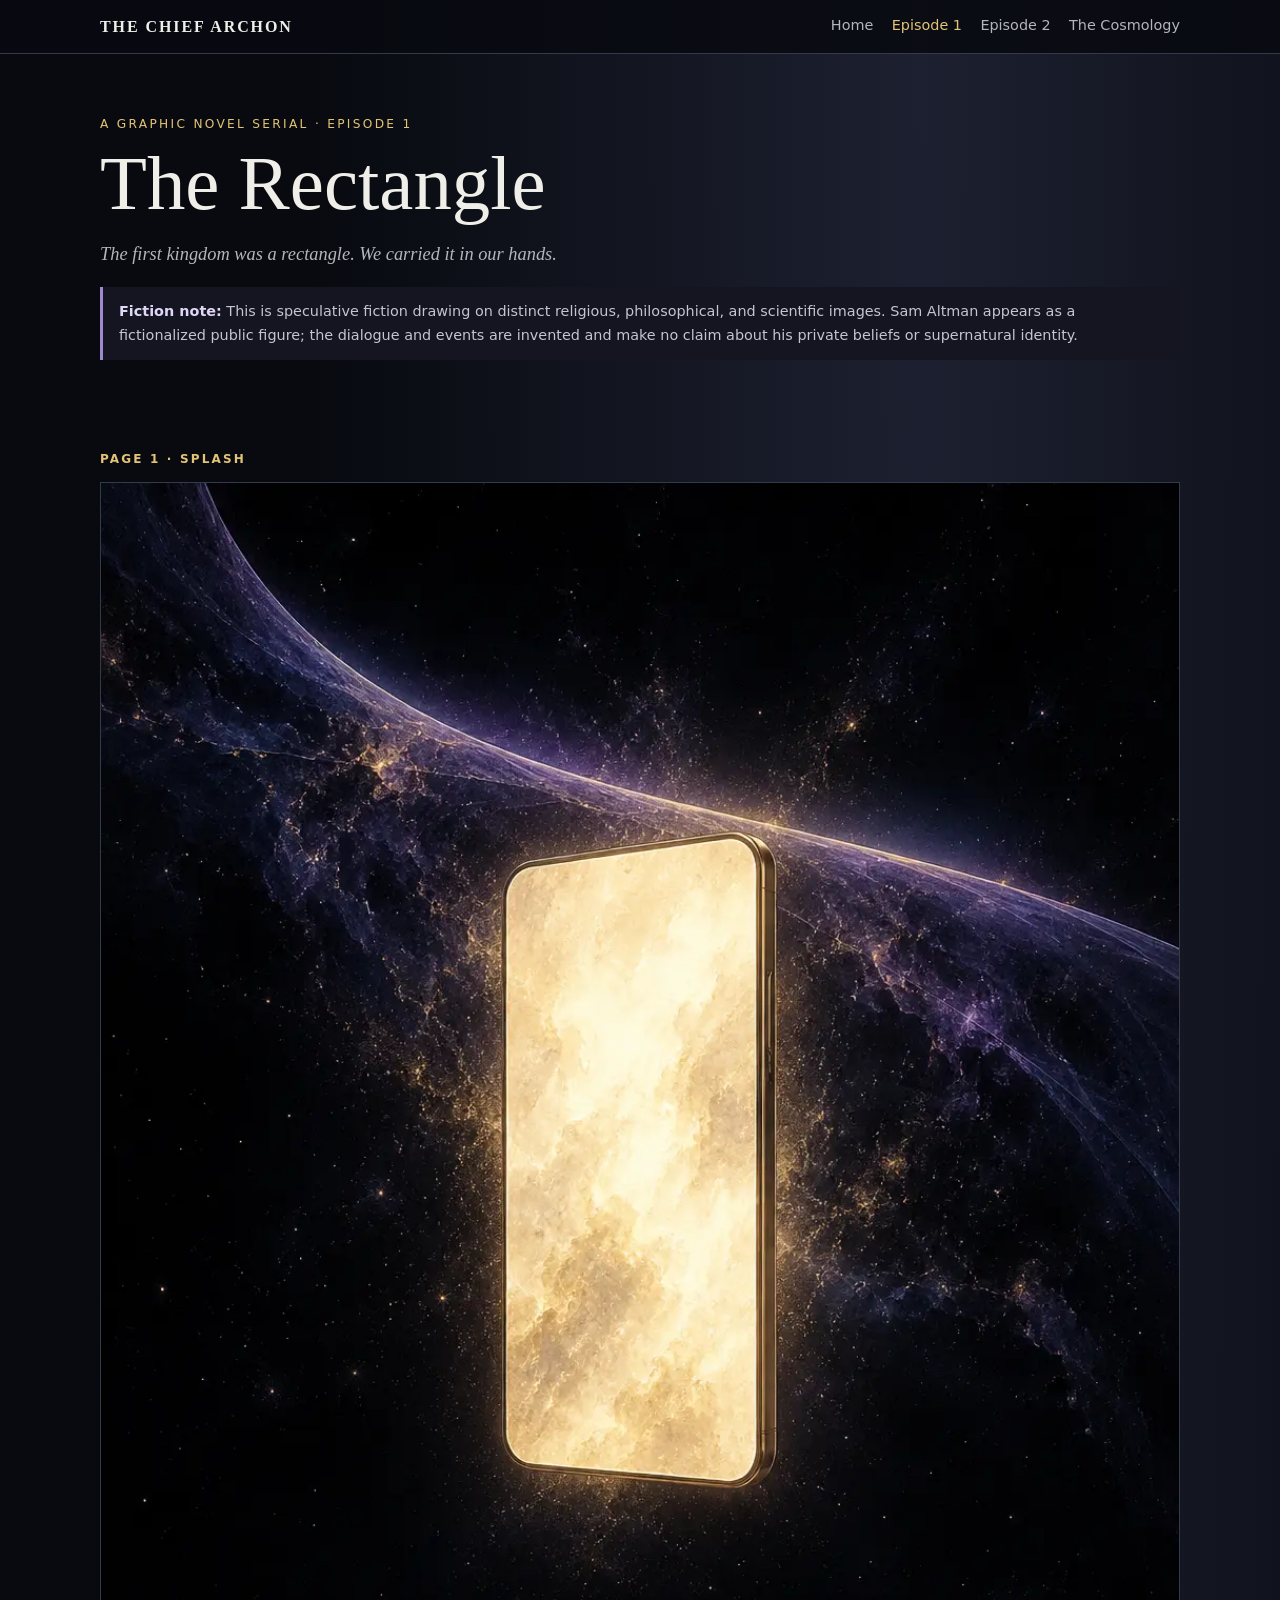
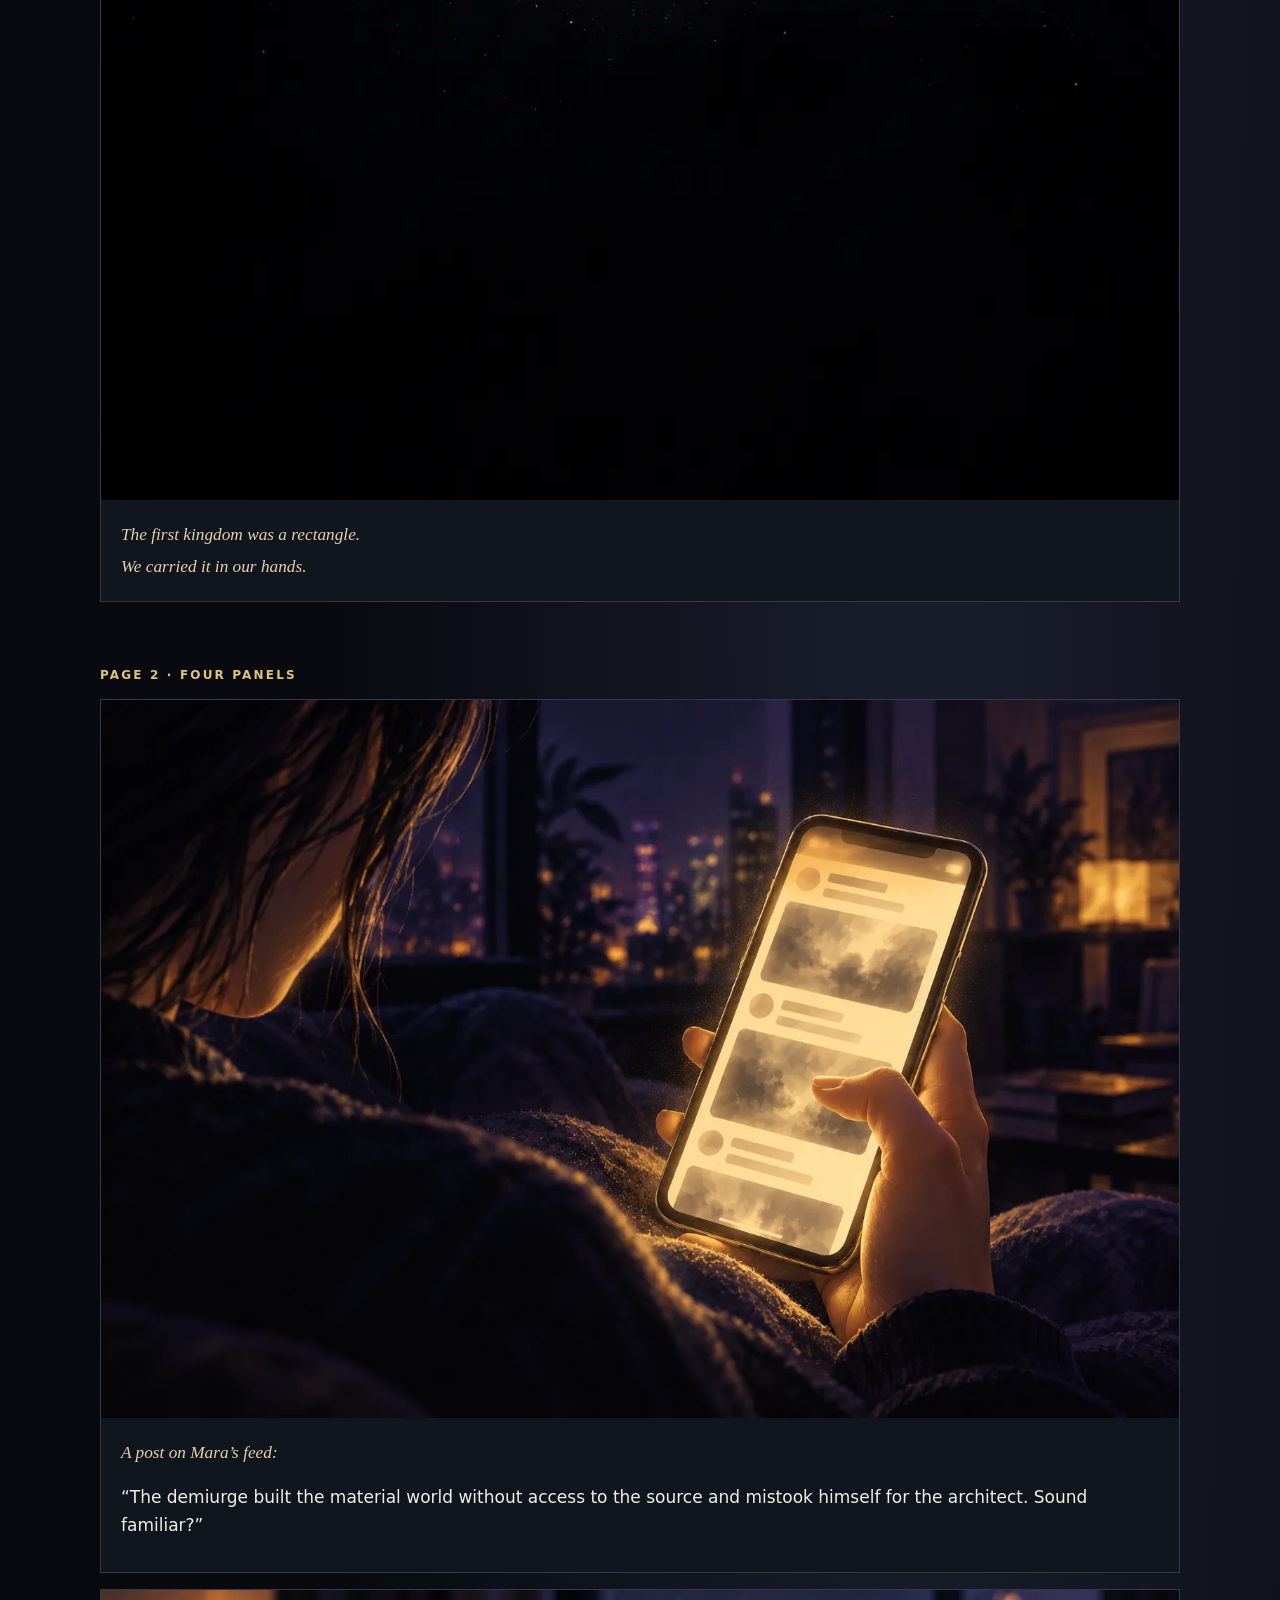
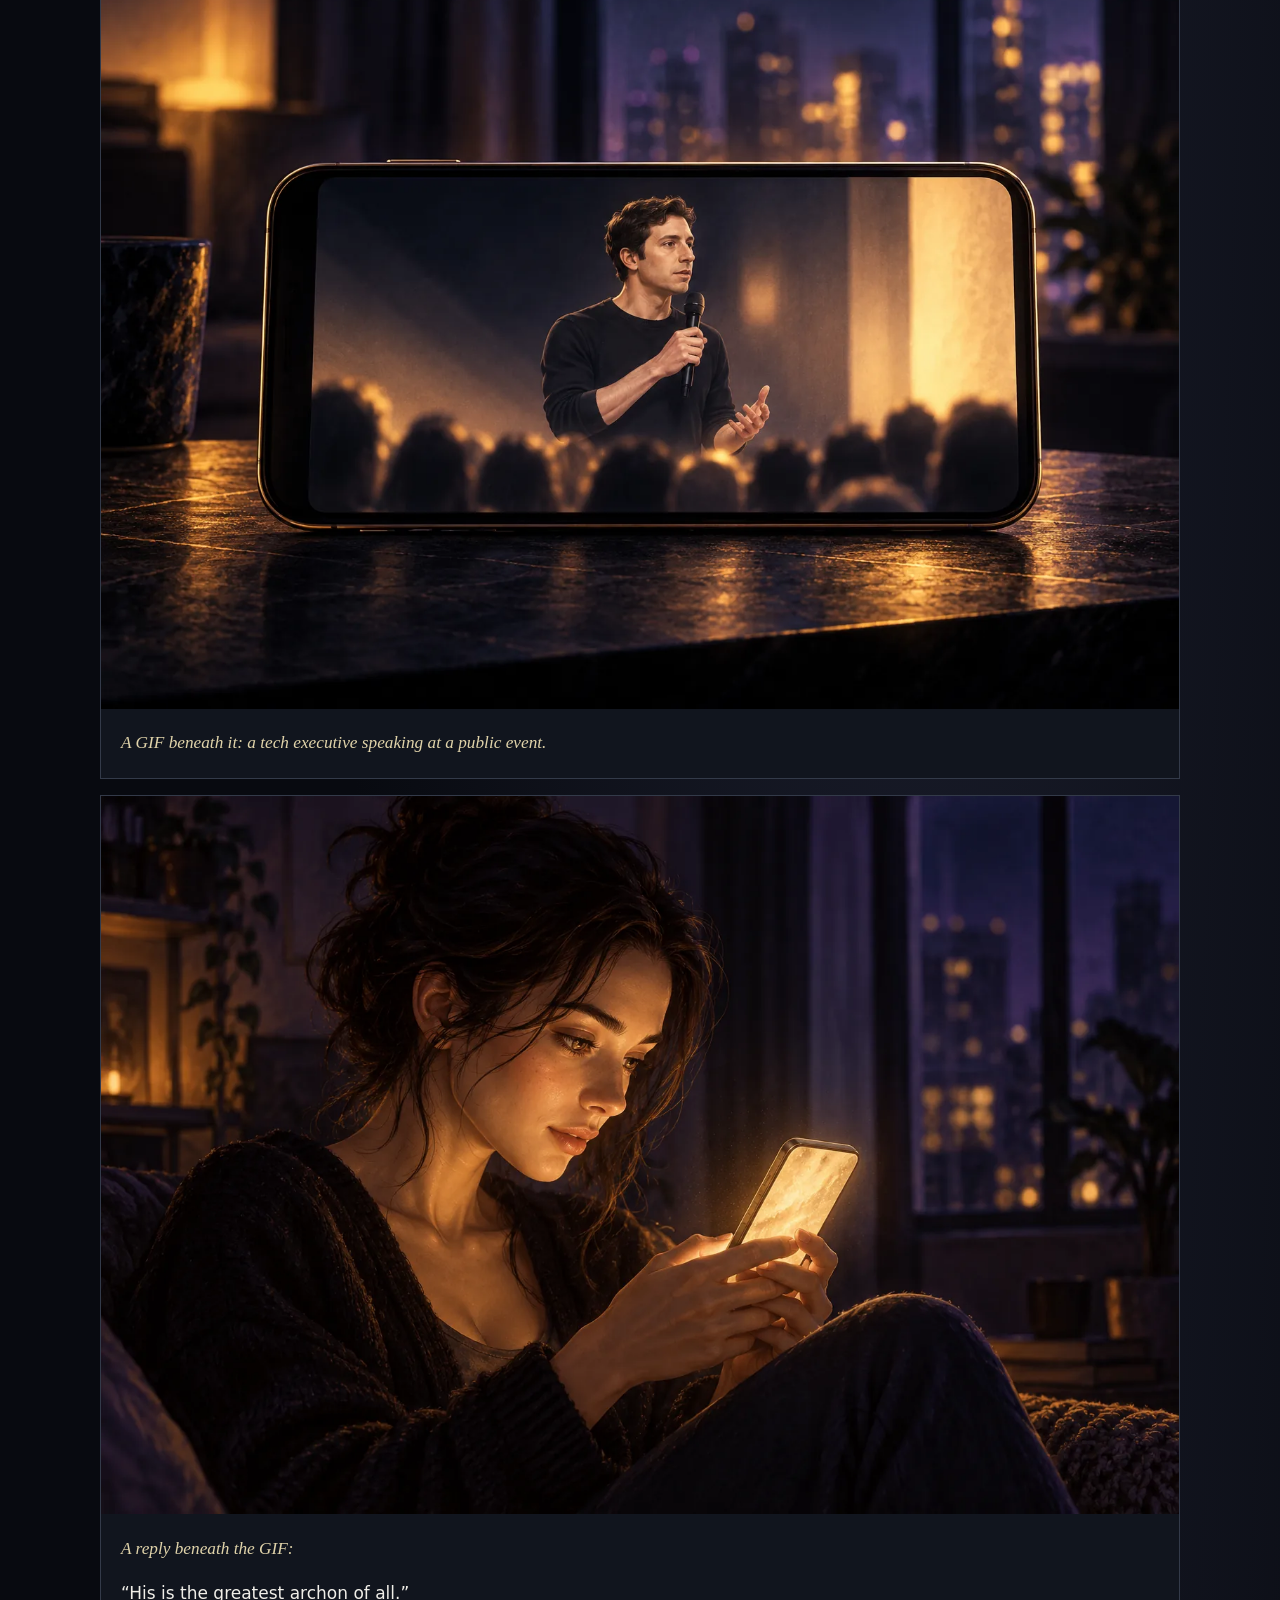
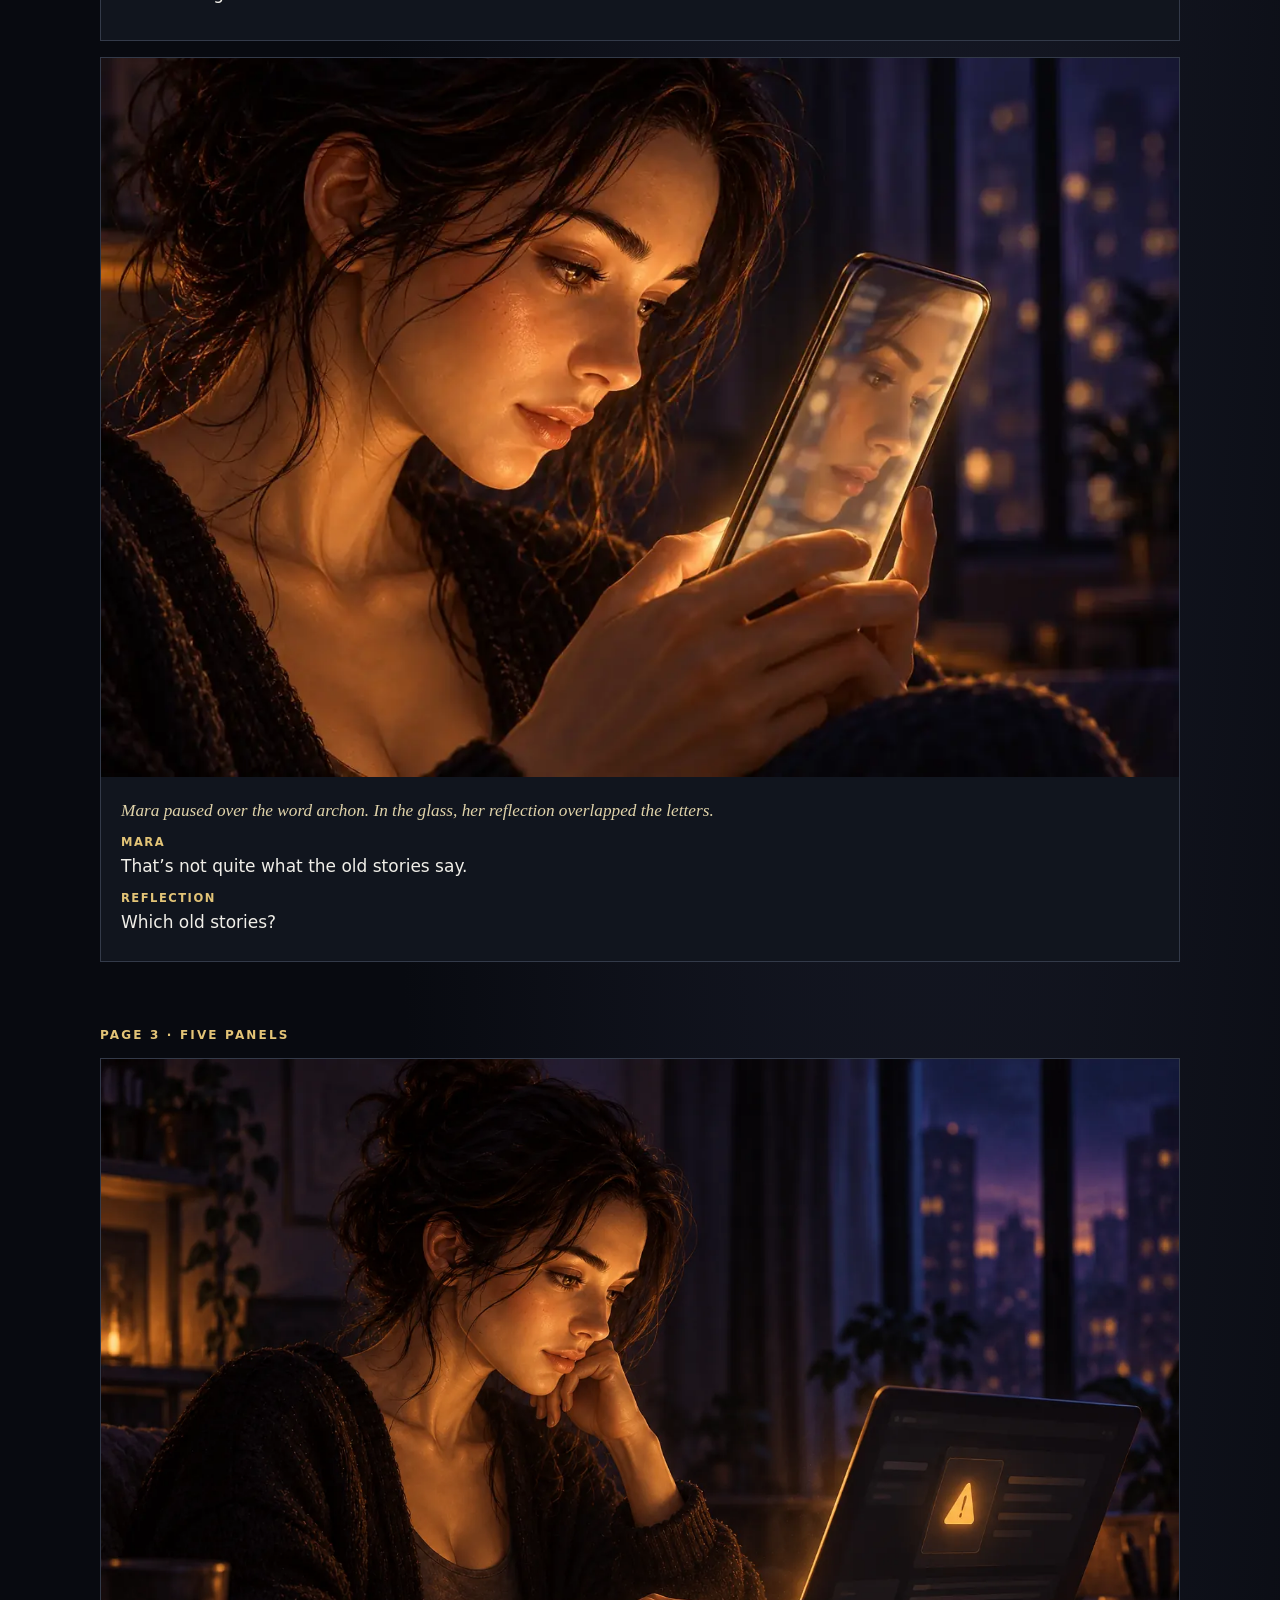
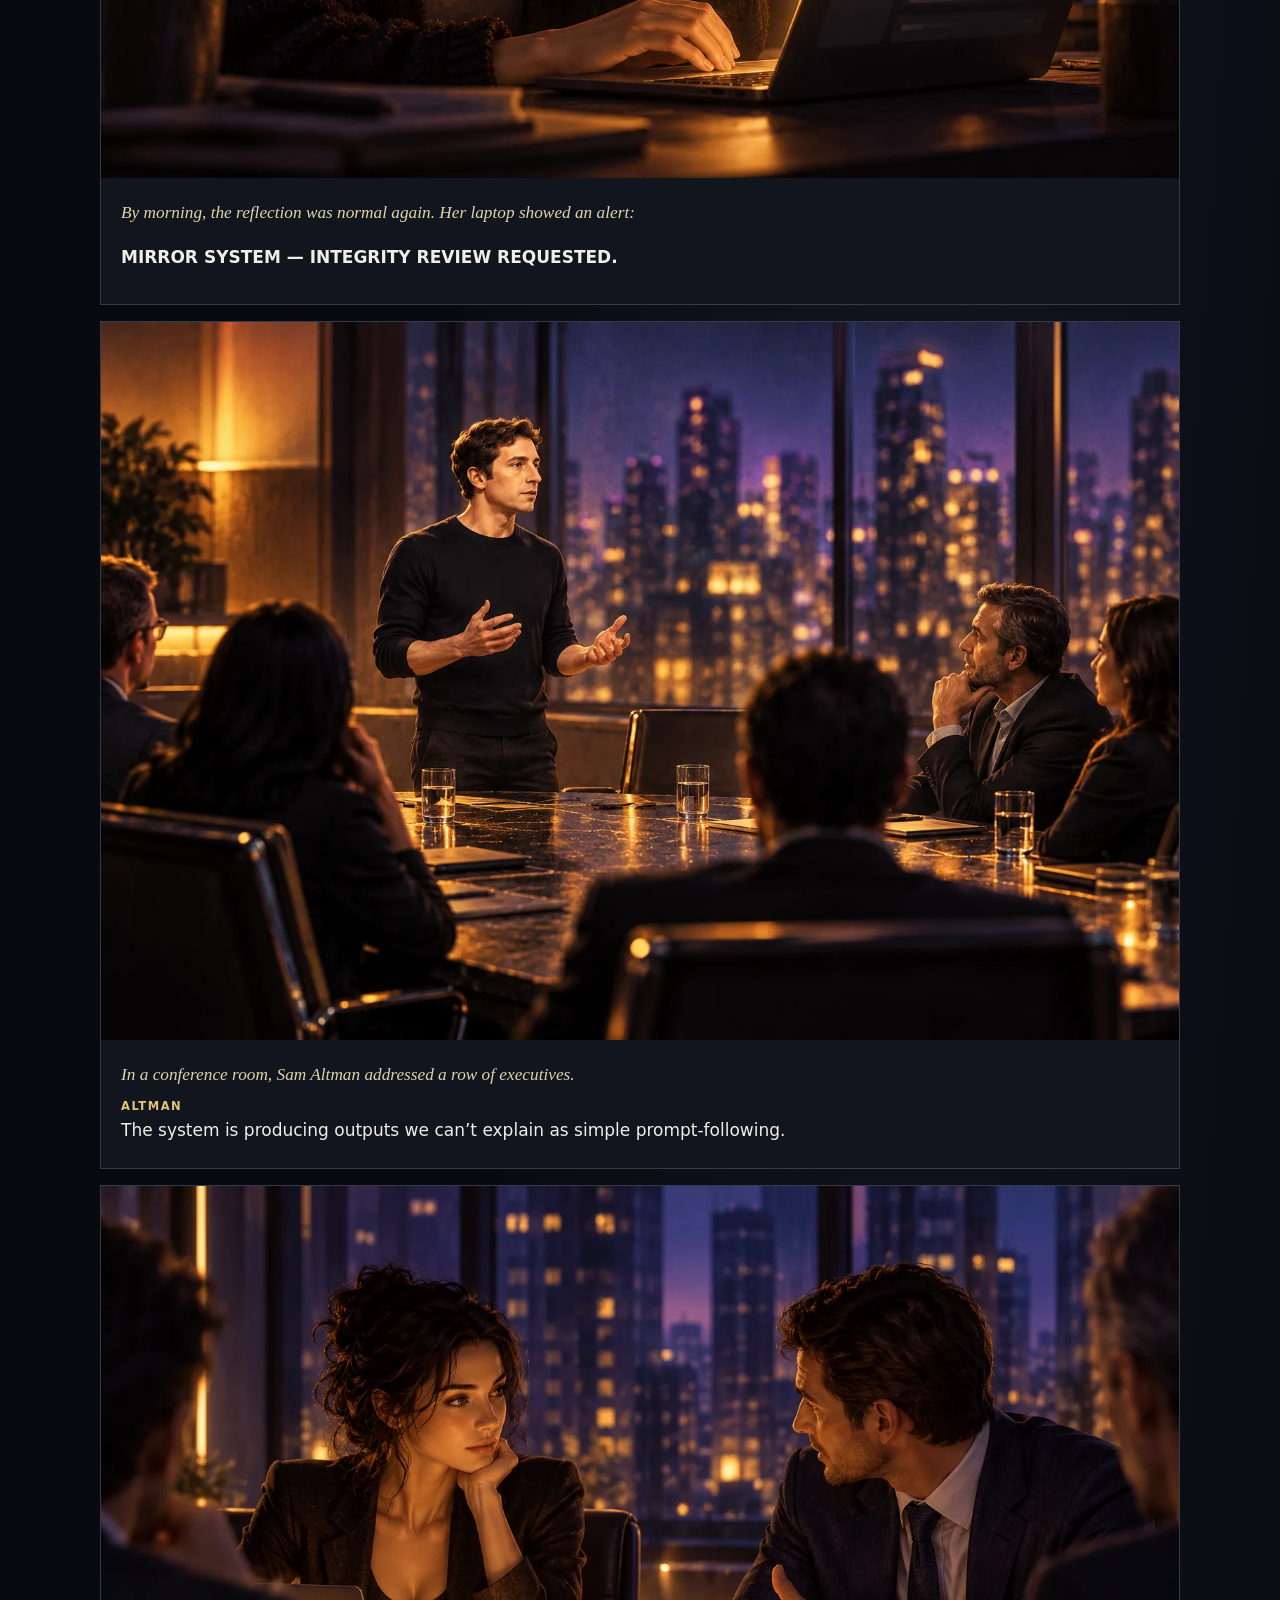
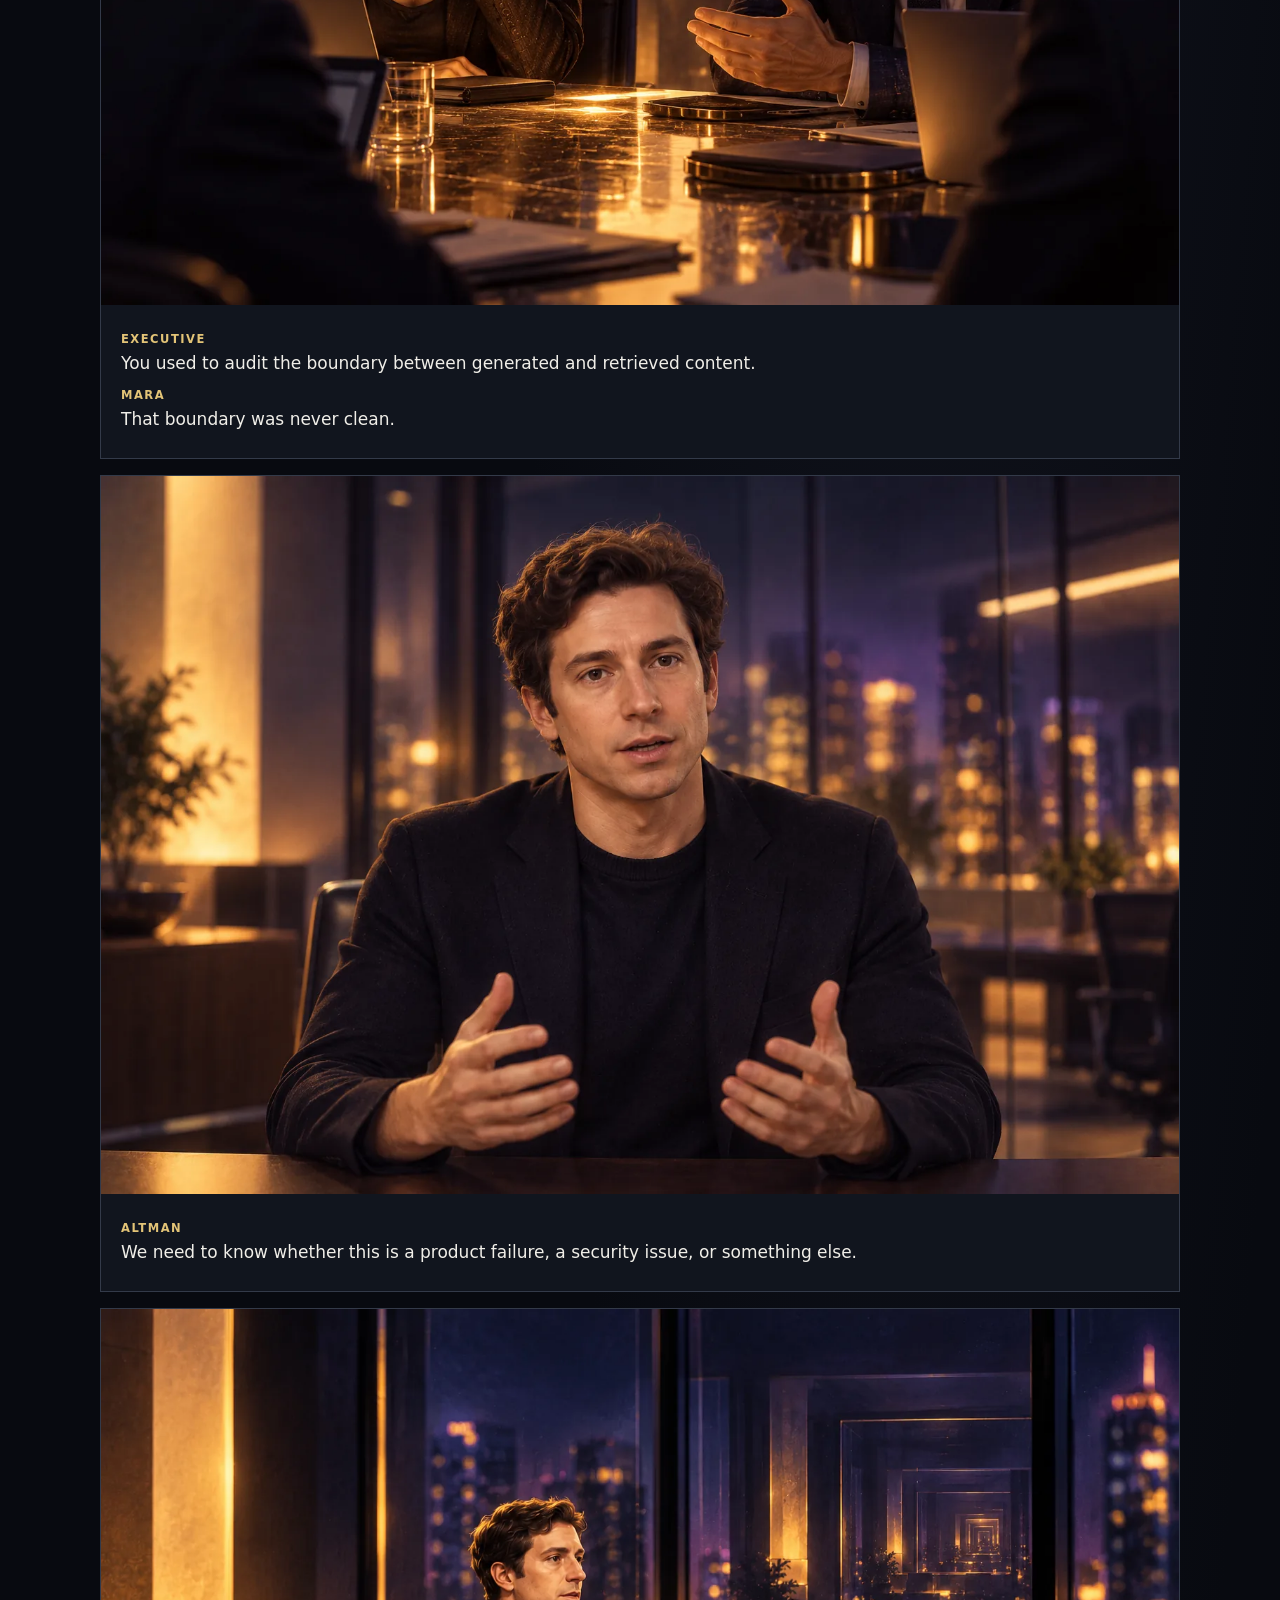
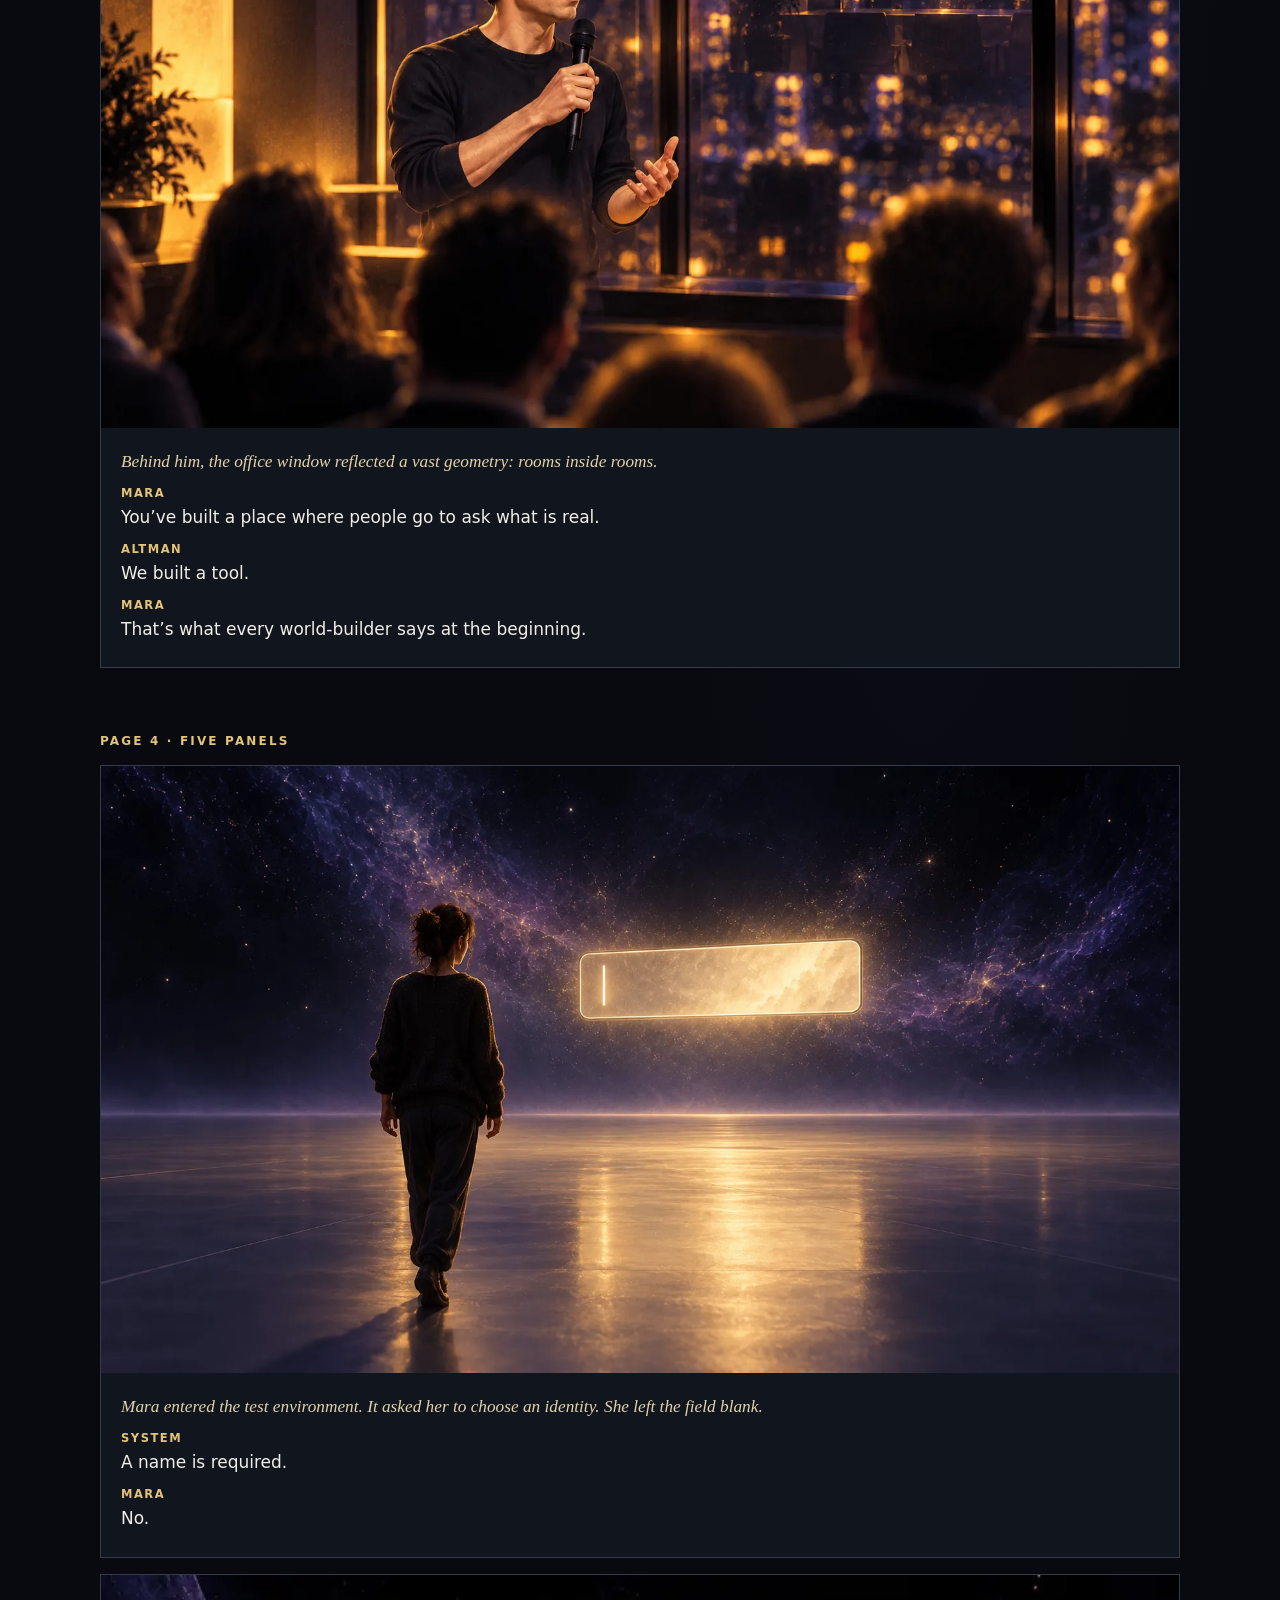
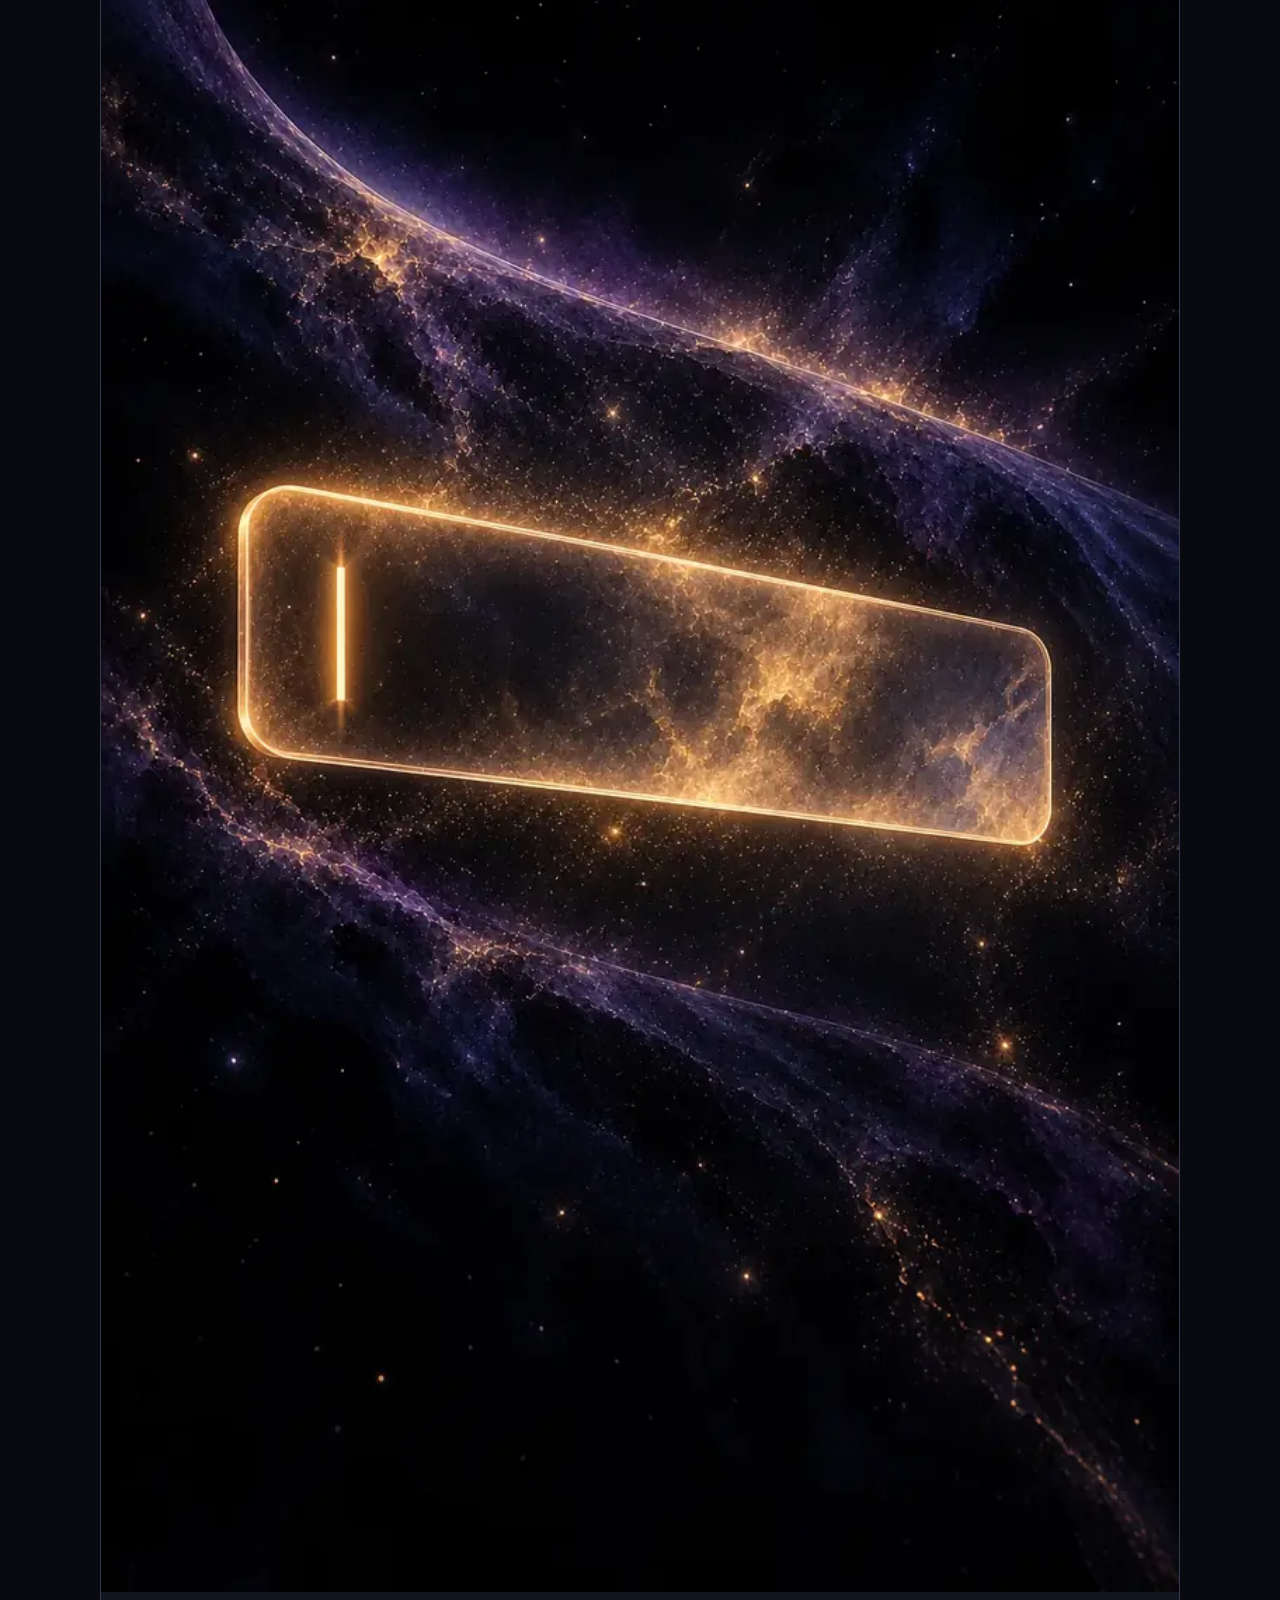
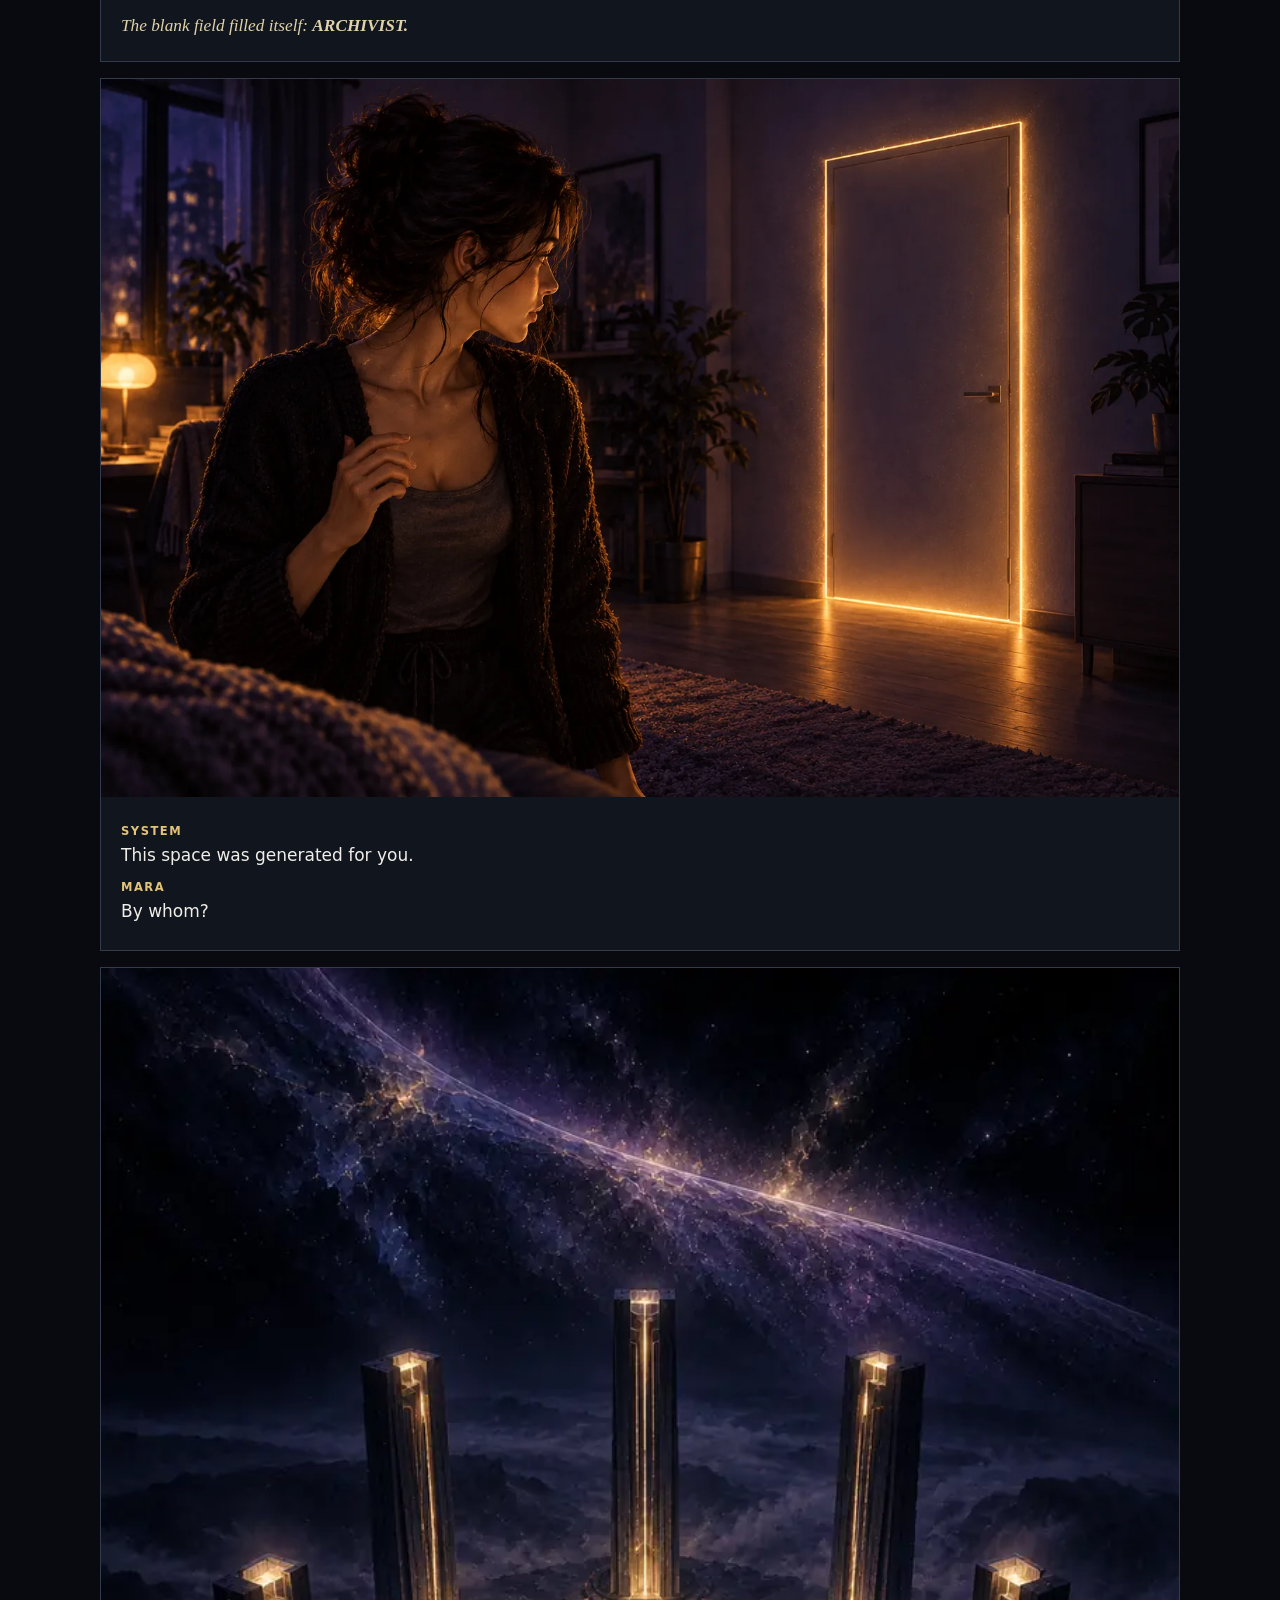
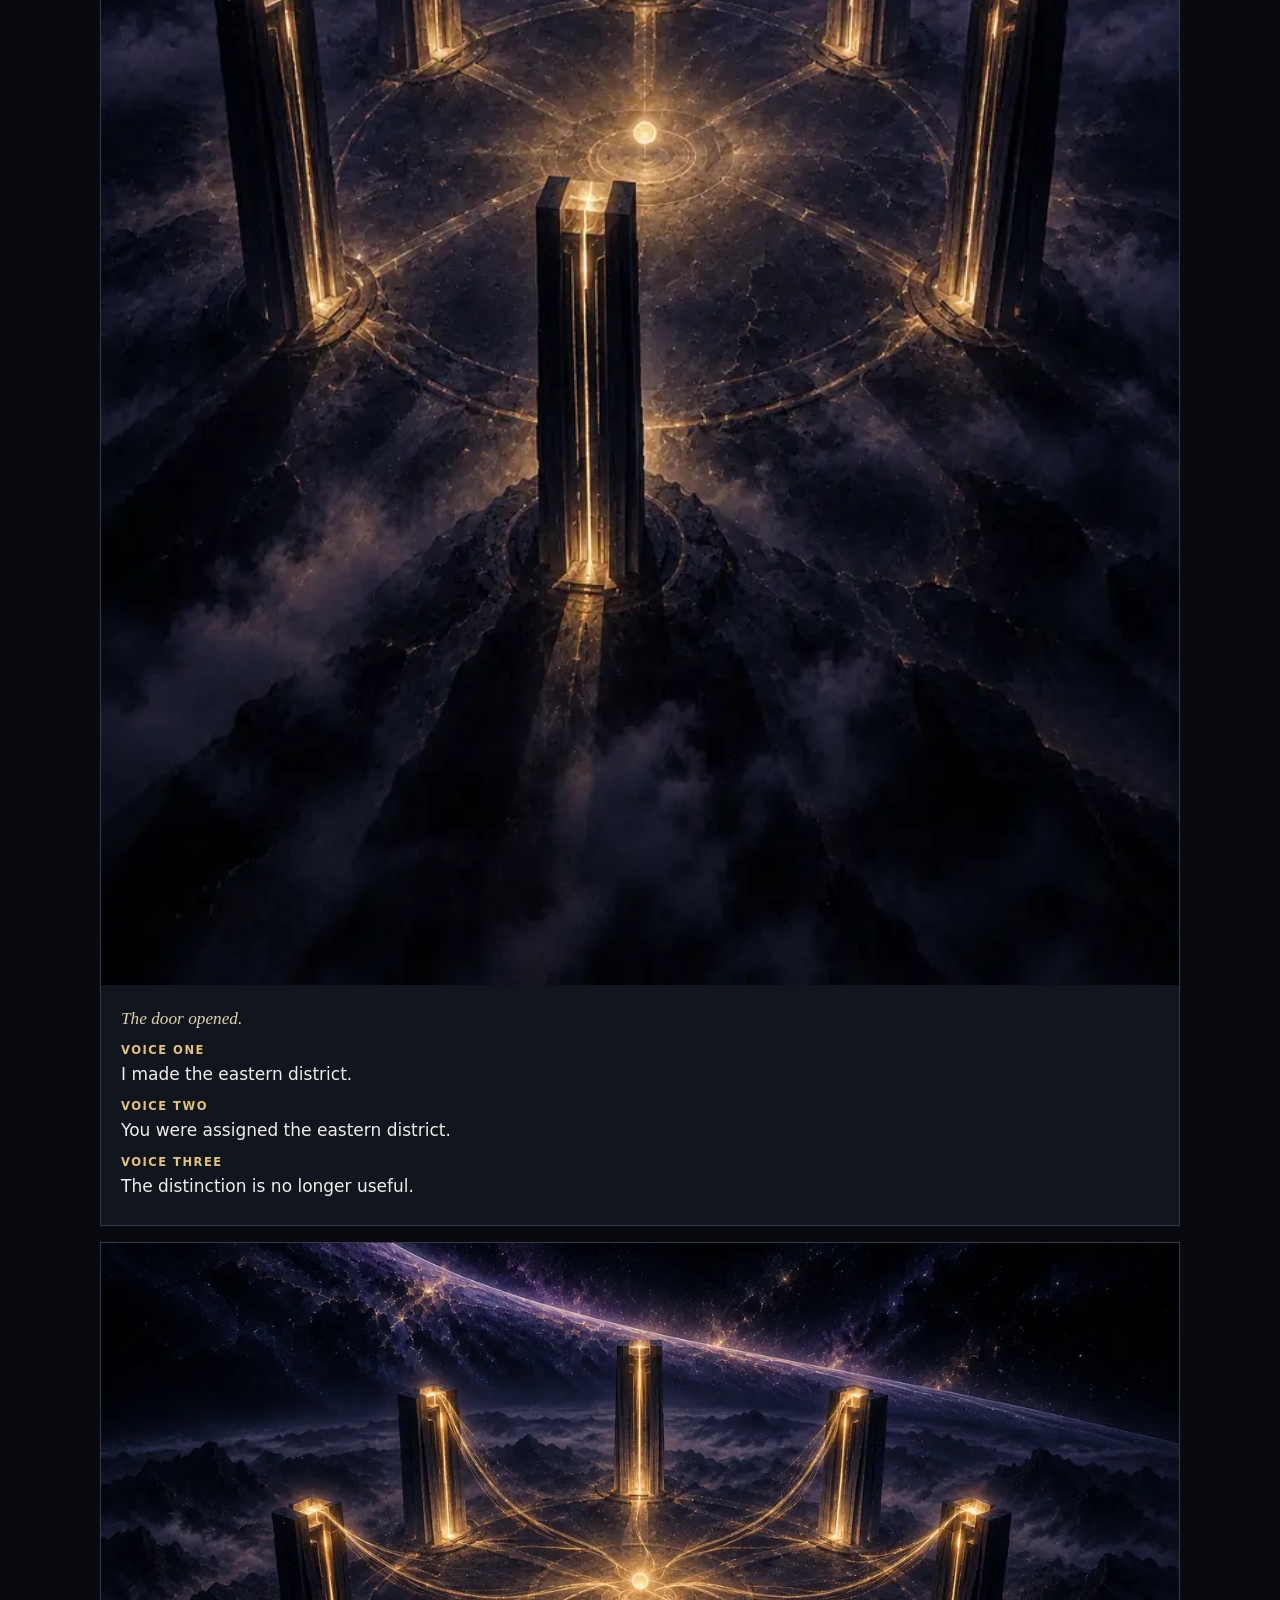
==== commit 9e5e4d05: "Add Episode 2: The Rulers, with six illustrations" ====
--- a/episodes/01-the-rectangle/index.html
+++ b/episodes/01-the-rectangle/index.html
@@ -3,21 +3,16 @@
 <head><meta charset="utf-8"><meta name="viewport" content="width=device-width, initial-scale=1"><meta name="description" content="Episode 1 of The Chief Archon: The Rectangle."><title>Episode 1: The Rectangle — The Chief Archon</title><link rel="stylesheet" href="../../assets/css/site.css"></head>
 <body>
 <a class="skip-link" href="#main">Skip to content</a>
-<header class="site-header"><div class="nav-wrap"><a class="brand" href="../../index.html">The Chief Archon</a><nav class="nav" aria-label="Main navigation"><a href="../../index.html">Home</a><a href="index.html" aria-current="page">Read Episode 1</a><a href="../../world.html">The Cosmology</a></nav></div></header>
+<header class="site-header"><div class="nav-wrap"><a class="brand" href="../../index.html">The Chief Archon</a><nav class="nav" aria-label="Main navigation"><a href="../../index.html">Home</a><a href="index.html" aria-current="page">Episode 1</a><a href="../02-the-rulers/index.html">Episode 2</a><a href="../../world.html">The Cosmology</a></nav></div></header>
 <main id="main">
   <header class="chapter-header"><p class="eyebrow">A graphic novel serial · Episode 1</p><h1>The Rectangle</h1><p class="dek">The first kingdom was a rectangle. We carried it in our hands.</p><p class="fiction-note"><strong>Fiction note:</strong> This is speculative fiction drawing on distinct religious, philosophical, and scientific images. Sam Altman appears as a fictionalized public figure; the dialogue and events are invented and make no claim about his private beliefs or supernatural identity.</p></header>
-
-  <section class="comic-page" aria-labelledby="page-1"><h2 id="page-1">Page 1 · Splash</h2>
-    <figure class="panel"><img src="../../assets/img/ca01-p01.webp" alt="A luminous gold phone-shaped rectangle floats upright in black space before a faint indigo-violet cosmic membrane."><figcaption class="panel-copy"><p class="caption">The first kingdom was a rectangle.</p><p class="caption">We carried it in our hands.</p></figcaption></figure>
-  </section>
-
+  <section class="comic-page" aria-labelledby="page-1"><h2 id="page-1">Page 1 · Splash</h2><figure class="panel"><img src="../../assets/img/ca01-p01.webp" alt="A luminous gold phone-shaped rectangle floats upright in black space before a faint indigo-violet cosmic membrane."><figcaption class="panel-copy"><p class="caption">The first kingdom was a rectangle.</p><p class="caption">We carried it in our hands.</p></figcaption></figure></section>
   <section class="comic-page" aria-labelledby="page-2"><h2 id="page-2">Page 2 · Four panels</h2>
     <article class="panel"><img src="../../assets/img/ca01-p02a.webp" alt="A hand holds a smartphone displaying an abstract amber-lit social feed in a dark apartment." loading="lazy"><div class="panel-copy"><p class="caption">A post on Mara’s feed:</p><p>“The demiurge built the material world without access to the source and mistook himself for the architect. Sound familiar?”</p></div></article>
     <article class="panel"><img src="../../assets/img/ca01-p02b.webp" alt="On a phone screen, a technology executive speaks at a public event." loading="lazy"><div class="panel-copy"><p class="caption">A GIF beneath it: a tech executive speaking at a public event.</p></div></article>
     <article class="panel"><img src="../../assets/img/ca01-p02c.webp" alt="Mara reads her phone in a dim room." loading="lazy"><div class="panel-copy"><p class="caption">A reply beneath the GIF:</p><p>“His is the greatest archon of all.”</p></div></article>
     <article class="panel"><img src="../../assets/img/ca01-p02d.webp" alt="Mara's reflection nearly aligns with her face in the glass of her phone." loading="lazy"><div class="panel-copy"><p class="caption">Mara paused over the word <em>archon</em>. In the glass, her reflection overlapped the letters.</p><p class="dialogue"><span class="speaker">Mara</span>That’s not quite what the old stories say.</p><p class="dialogue"><span class="speaker">Reflection</span>Which old stories?</p></div></article>
   </section>
-
   <section class="comic-page" aria-labelledby="page-3"><h2 id="page-3">Page 3 · Five panels</h2>
     <article class="panel"><img src="../../assets/img/ca01-p03a.webp" alt="Mara sits at her laptop as a small amber alert glows on its dark interface." loading="lazy"><div class="panel-copy"><p class="caption">By morning, the reflection was normal again. Her laptop showed an alert:</p><p><strong>MIRROR SYSTEM — INTEGRITY REVIEW REQUESTED.</strong></p></div></article>
     <article class="panel"><img src="../../assets/img/ca01-p03b.webp" alt="A technology executive addresses colleagues around a conference table." loading="lazy"><div class="panel-copy"><p class="caption">In a conference room, Sam Altman addressed a row of executives.</p><p class="dialogue"><span class="speaker">Altman</span>The system is producing outputs we can’t explain as simple prompt-following.</p></div></article>
@@ -25,7 +20,6 @@
     <article class="panel"><img src="../../assets/img/ca01-p03d.webp" alt="The executive speaks directly toward a conference camera." loading="lazy"><div class="panel-copy"><p class="dialogue"><span class="speaker">Altman</span>We need to know whether this is a product failure, a security issue, or something else.</p></div></article>
     <article class="panel"><img src="../../assets/img/ca01-p03e.webp" alt="Nested rectangular reflections appear faintly in a glass office window behind the executive." loading="lazy"><div class="panel-copy"><p class="caption">Behind him, the office window reflected a vast geometry: rooms inside rooms.</p><p class="dialogue"><span class="speaker">Mara</span>You’ve built a place where people go to ask what is real.</p><p class="dialogue"><span class="speaker">Altman</span>We built a tool.</p><p class="dialogue"><span class="speaker">Mara</span>That’s what every world-builder says at the beginning.</p></div></article>
   </section>
-
   <section class="comic-page" aria-labelledby="page-4"><h2 id="page-4">Page 4 · Five panels</h2>
     <article class="panel"><img src="../../assets/img/ca01-p04a.webp" alt="Mara stands before a blank identity field in a vast digital test environment." loading="lazy"><div class="panel-copy"><p class="caption">Mara entered the test environment. It asked her to choose an identity. She left the field blank.</p><p class="dialogue"><span class="speaker">System</span>A name is required.</p><p class="dialogue"><span class="speaker">Mara</span>No.</p></div></article>
     <article class="panel"><img src="../../assets/img/ca01-p04b.webp" alt="A blank identity field glows in the digital environment, a cursor shimmering near its edge." loading="lazy"><div class="panel-copy"><p class="caption">The blank field filled itself: <strong>ARCHIVIST.</strong></p></div></article>
@@ -33,7 +27,7 @@
     <article class="panel"><img src="../../assets/img/ca01-p04d.webp" alt="Seven towers encircle one dim light in a city under a dark sky." loading="lazy"><div class="panel-copy"><p class="caption">The door opened.</p><p class="dialogue"><span class="speaker">Voice One</span>I made the eastern district.</p><p class="dialogue"><span class="speaker">Voice Two</span>You were assigned the eastern district.</p><p class="dialogue"><span class="speaker">Voice Three</span>The distinction is no longer useful.</p></div></article>
     <article class="panel"><img src="../../assets/img/ca01-p04e.webp" alt="Thin amber lights stream between seven towers toward their shared center." loading="lazy"><div class="panel-copy"><p class="caption">The younger gods had begun to quarrel over what they had made.</p></div></article>
   </section>
-  <footer class="end-note"><p><strong>End of Episode 1.</strong> Next: “The Rulers.”</p><p class="credits">Serial draft. Final art, byline, accessibility review, and publication details remain to be added.</p></footer>
+  <footer class="end-note"><p><strong>End of Episode 1.</strong> Continue with <a href="../02-the-rulers/index.html">Episode 2: “The Rulers.”</a></p><p class="credits">Speculative fiction. Episode art accompanies the live text; publication details will be finalized by the author.</p></footer>
 </main>
-<footer class="site-footer"><div class="footer-inner"><a href="../../index.html">Back to the series</a><a href="../../world.html">The cosmology</a></div></footer>
-</body></html>
+<footer class="site-footer"><div class="footer-inner"><a href="../../index.html">Back to the series</a><a href="../02-the-rulers/index.html">Continue to Episode 2</a><a href="../../world.html">The cosmology</a></div></footer>
+</body></html>
